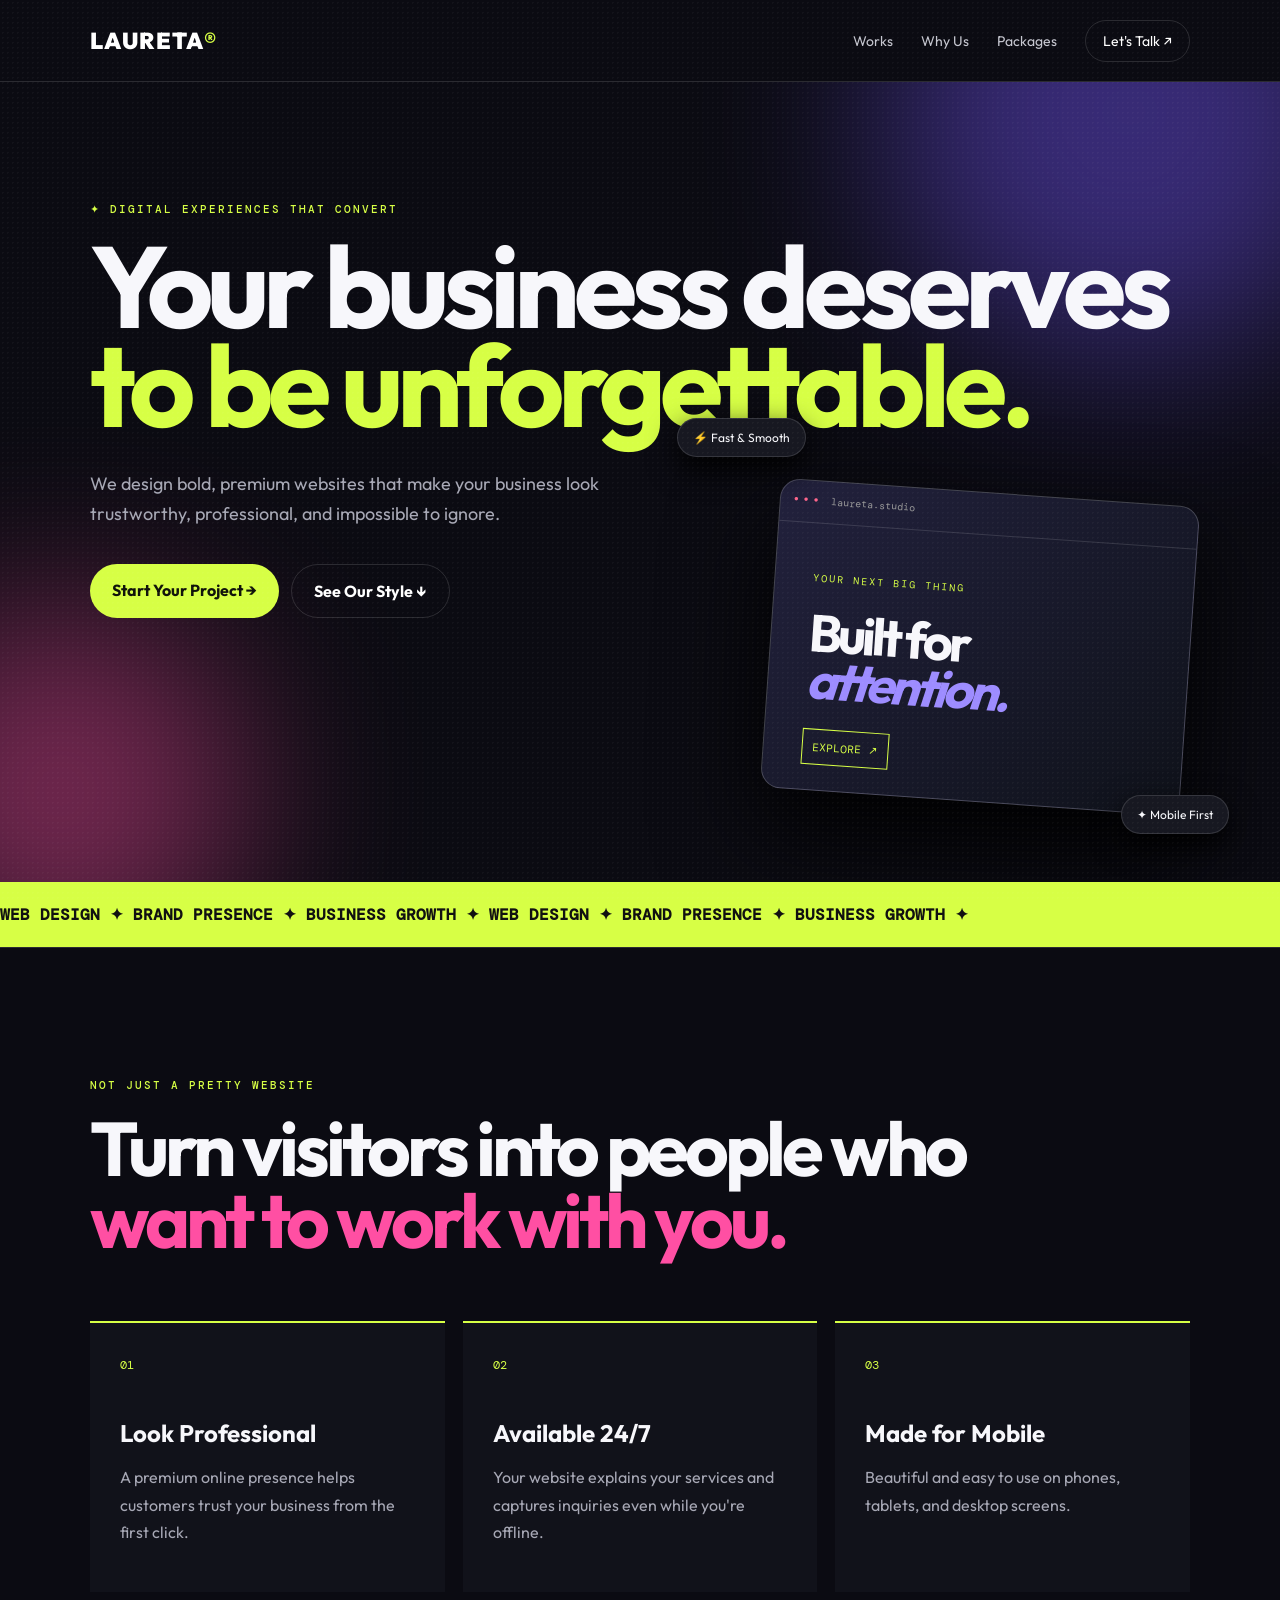
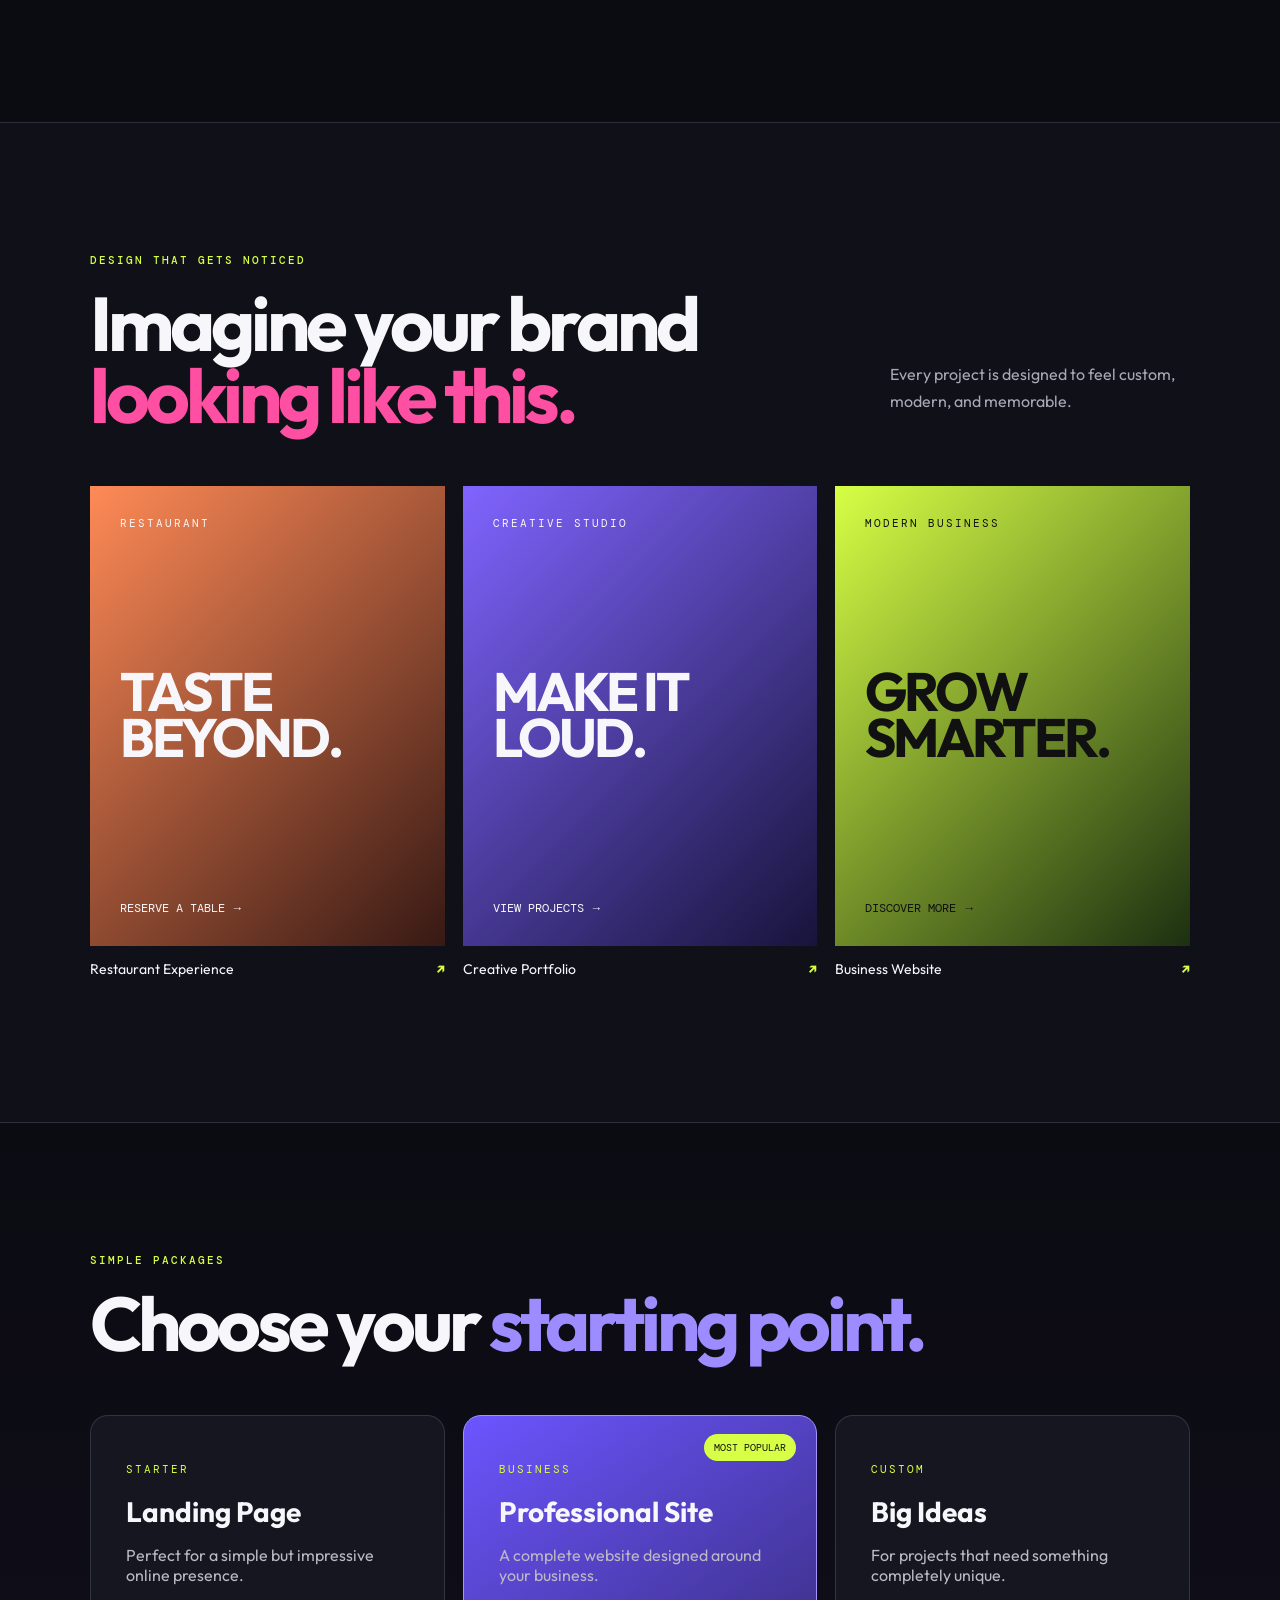
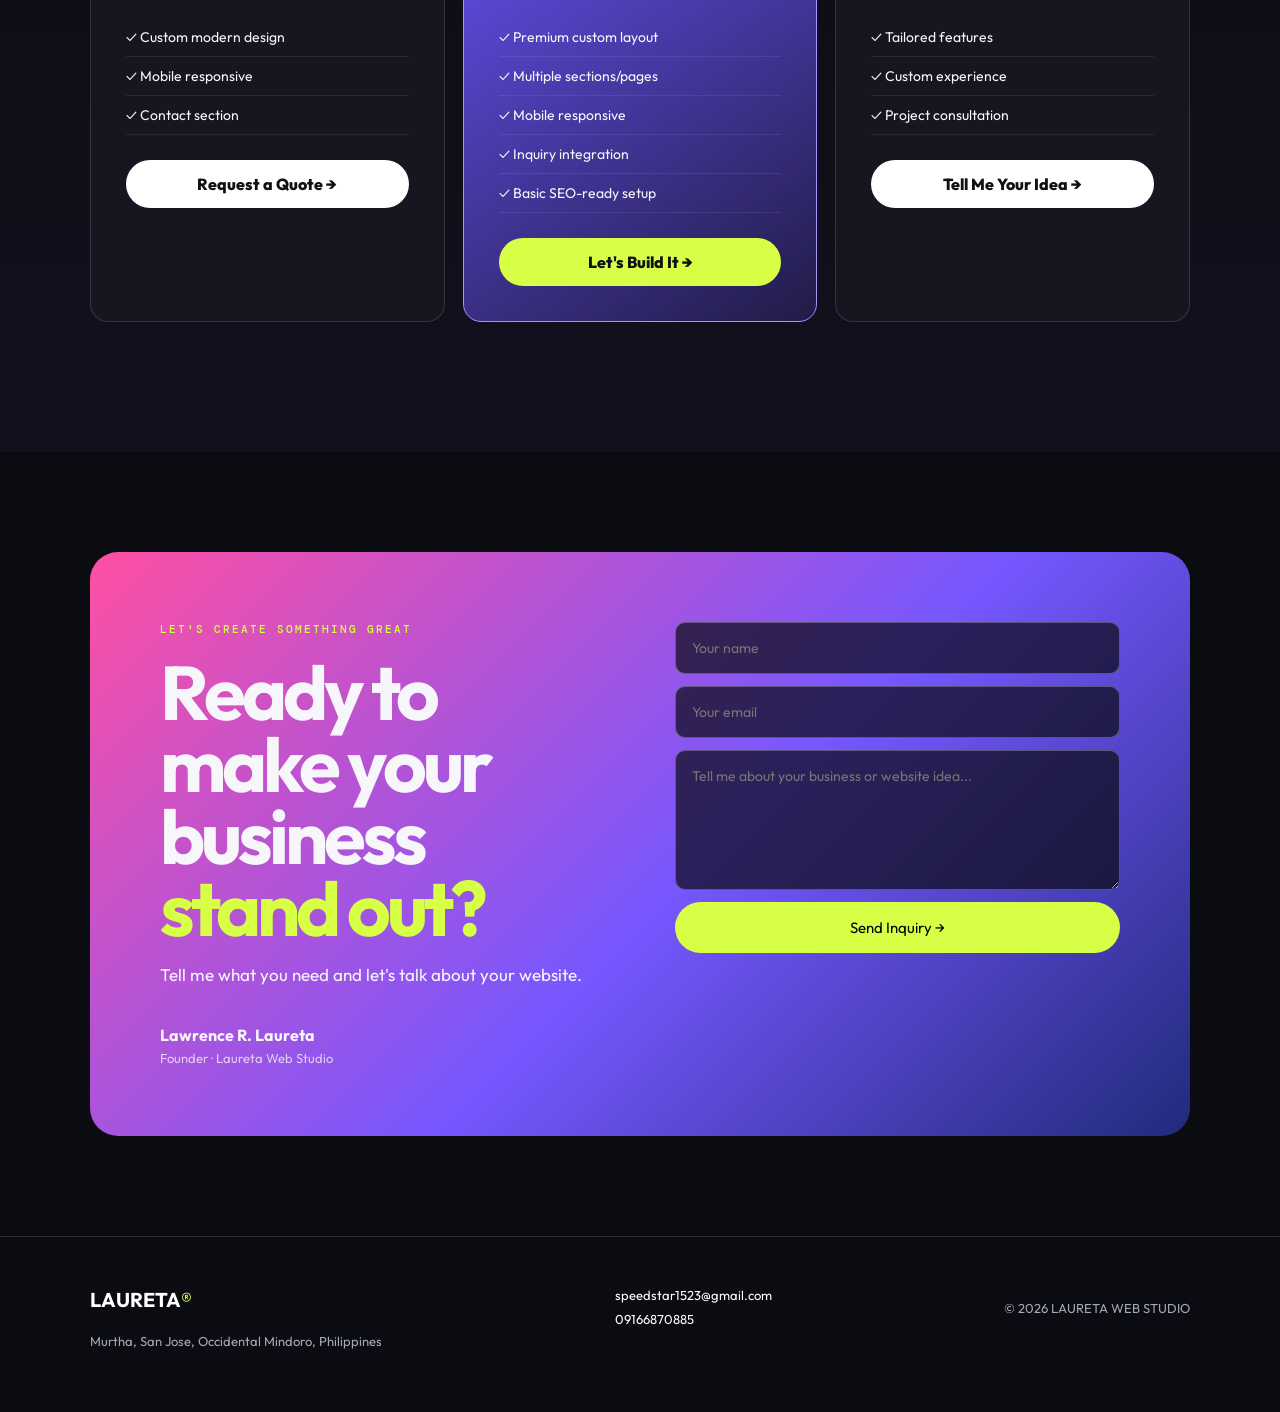
==== index.html @ 34461eb6 "Add files via upload" ====
<!DOCTYPE html>
<html lang="en">
<head>
<meta charset="UTF-8">
<meta name="viewport" content="width=device-width, initial-scale=1.0">
<title>Laureta Web Studio — Websites That Sell</title>
<meta name="description" content="Premium website design for businesses by Lawrence R. Laureta.">
<link rel="stylesheet" href="style.css">
</head>
<body>
<div class="noise"></div>
<header>
  <a class="brand" href="#">LAURETA<span>®</span></a>
  <nav>
    <a href="#work">Works</a><a href="#why">Why Us</a><a href="#pricing">Packages</a>
    <a class="navbtn" href="#contact">Let's Talk ↗</a>
  </nav>
</header>

<main>
<section class="hero">
  <div class="orb orb1"></div><div class="orb orb2"></div>
  <p class="kicker">✦ DIGITAL EXPERIENCES THAT CONVERT</p>
  <h1>Your business deserves<br><em>to be unforgettable.</em></h1>
  <p class="lead">We design bold, premium websites that make your business look trustworthy, professional, and impossible to ignore.</p>
  <div class="actions"><a href="#contact" class="button primary">Start Your Project <b>→</b></a><a href="#work" class="button ghost">See Our Style ↓</a></div>
  <div class="hero-card">
    <div class="card-top"><span>●</span><span>●</span><span>●</span><small>laureta.studio</small></div>
    <div class="card-content"><p>YOUR NEXT BIG THING</p><h2>Built for<br><i>attention.</i></h2><div class="fake-button">EXPLORE ↗</div></div>
  </div>
  <div class="floating f1">⚡ Fast & Smooth</div><div class="floating f2">✦ Mobile First</div>
</section>

<section class="marquee"><div>WEB DESIGN ✦ BRAND PRESENCE ✦ BUSINESS GROWTH ✦ WEB DESIGN ✦ BRAND PRESENCE ✦ BUSINESS GROWTH ✦</div></section>

<section id="why" class="intro">
  <p class="kicker">NOT JUST A PRETTY WEBSITE</p>
  <h2>Turn visitors into people who <span>want to work with you.</span></h2>
  <div class="benefits">
    <article><b>01</b><h3>Look Professional</h3><p>A premium online presence helps customers trust your business from the first click.</p></article>
    <article><b>02</b><h3>Available 24/7</h3><p>Your website explains your services and captures inquiries even while you're offline.</p></article>
    <article><b>03</b><h3>Made for Mobile</h3><p>Beautiful and easy to use on phones, tablets, and desktop screens.</p></article>
  </div>
</section>

<section id="work" class="showcase">
  <div class="section-head"><div><p class="kicker">DESIGN THAT GETS NOTICED</p><h2>Imagine your brand <span>looking like this.</span></h2></div><p>Every project is designed to feel custom, modern, and memorable.</p></div>
  <div class="projects">
    <article class="project p1"><div class="mock"><small>RESTAURANT</small><h3>TASTE<br>BEYOND.</h3><span>RESERVE A TABLE →</span></div><p>Restaurant Experience <b>↗</b></p></article>
    <article class="project p2"><div class="mock"><small>CREATIVE STUDIO</small><h3>MAKE IT<br>LOUD.</h3><span>VIEW PROJECTS →</span></div><p>Creative Portfolio <b>↗</b></p></article>
    <article class="project p3"><div class="mock"><small>MODERN BUSINESS</small><h3>GROW<br>SMARTER.</h3><span>DISCOVER MORE →</span></div><p>Business Website <b>↗</b></p></article>
  </div>
</section>

<section id="pricing" class="pricing">
  <p class="kicker">SIMPLE PACKAGES</p><h2>Choose your <span>starting point.</span></h2>
  <div class="price-grid">
    <article><p class="tag">STARTER</p><h3>Landing Page</h3><p class="desc">Perfect for a simple but impressive online presence.</p><ul><li>✓ Custom modern design</li><li>✓ Mobile responsive</li><li>✓ Contact section</li></ul><a href="#contact">Request a Quote →</a></article>
    <article class="popular"><div class="ribbon">MOST POPULAR</div><p class="tag">BUSINESS</p><h3>Professional Site</h3><p class="desc">A complete website designed around your business.</p><ul><li>✓ Premium custom layout</li><li>✓ Multiple sections/pages</li><li>✓ Mobile responsive</li><li>✓ Inquiry integration</li><li>✓ Basic SEO-ready setup</li></ul><a href="#contact">Let's Build It →</a></article>
    <article><p class="tag">CUSTOM</p><h3>Big Ideas</h3><p class="desc">For projects that need something completely unique.</p><ul><li>✓ Tailored features</li><li>✓ Custom experience</li><li>✓ Project consultation</li></ul><a href="#contact">Tell Me Your Idea →</a></article>
  </div>
</section>

<section id="contact" class="contact">
  <div class="contact-copy"><p class="kicker">LET'S CREATE SOMETHING GREAT</p><h2>Ready to make your business <span>stand out?</span></h2><p>Tell me what you need and let's talk about your website.</p>
  <div class="owner"><strong>Lawrence R. Laureta</strong><span>Founder · Laureta Web Studio</span></div></div>
  <form onsubmit="sendInquiry(event)">
    <input id="name" placeholder="Your name" required>
    <input id="email" type="email" placeholder="Your email" required>
    <textarea id="message" placeholder="Tell me about your business or website idea..." required></textarea>
    <button type="submit">Send Inquiry →</button>
    <small id="note"></small>
  </form>
</section>
</main>

<footer><div><b>LAURETA<span>®</span></b><p>Murtha, San Jose, Occidental Mindoro, Philippines</p></div><div><a href="mailto:speedstar1523@gmail.com">speedstar1523@gmail.com</a><a href="tel:09166870885">09166870885</a></div><p>© 2026 LAURETA WEB STUDIO</p></footer>
<script src="script.js"></script>
</body></html>
---- style.css ----
@import url('https://fonts.googleapis.com/css2?family=DM+Mono:wght@400;500&family=Outfit:wght@400;500;600;700;800;900&display=swap');
:root{--ink:#0b0b12;--white:#f7f7fb;--lime:#d7ff45;--violet:#7657ff;--pink:#ff4fa3;--muted:#a7a8b5;--line:rgba(255,255,255,.13)}
*{box-sizing:border-box;scroll-behavior:smooth}body{margin:0;background:var(--ink);color:var(--white);font-family:Outfit,sans-serif;overflow-x:hidden}.noise{position:fixed;inset:0;opacity:.035;pointer-events:none;background-image:radial-gradient(#fff 1px,transparent 1px);background-size:5px 5px;z-index:20}
header{height:82px;display:flex;align-items:center;justify-content:space-between;padding:0 7%;position:relative;z-index:10;border-bottom:1px solid var(--line)}.brand{color:white;text-decoration:none;font-size:23px;font-weight:900;letter-spacing:1px}.brand span,footer span{color:var(--lime)}nav{display:flex;gap:28px;align-items:center}nav a{color:#c6c7d0;text-decoration:none;font-size:14px}.navbtn{border:1px solid var(--line);padding:11px 17px;border-radius:99px;color:white}
.hero{min-height:800px;padding:120px 7% 90px;position:relative;overflow:hidden}.orb{position:absolute;border-radius:50%;filter:blur(90px);opacity:.42}.orb1{width:500px;height:500px;background:var(--violet);top:-220px;right:-100px}.orb2{width:380px;height:380px;background:var(--pink);bottom:-100px;left:-130px}.kicker{font:500 11px 'DM Mono';letter-spacing:2px;color:var(--lime);margin:0 0 20px}.hero h1{position:relative;z-index:2;font-size:clamp(60px,9vw,130px);line-height:.86;letter-spacing:-6px;margin:0;max-width:1100px}.hero h1 em{font-style:normal;color:var(--lime)}.lead{position:relative;z-index:2;color:var(--muted);max-width:580px;font-size:18px;line-height:1.65;margin:35px 0}.actions{display:flex;gap:12px;position:relative;z-index:2}.button{padding:16px 22px;border-radius:100px;text-decoration:none;font-weight:700}.primary{background:var(--lime);color:#10130a}.ghost{border:1px solid var(--line);color:white}.hero-card{position:absolute;right:7%;bottom:80px;width:min(420px,38vw);height:310px;border:1px solid rgba(255,255,255,.2);border-radius:20px;background:linear-gradient(135deg,#22213d,#0f121a);transform:rotate(4deg);box-shadow:0 40px 100px #000;overflow:hidden}.card-top{height:42px;border-bottom:1px solid var(--line);padding:13px;display:flex;gap:5px}.card-top span{font-size:8px;color:#ff668c}.card-top small{margin-left:8px;color:#999;font:10px 'DM Mono'}.card-content{padding:38px}.card-content p{font:10px 'DM Mono';color:var(--lime);letter-spacing:2px}.card-content h2{font-size:52px;line-height:.9;margin:25px 0}.card-content i{color:#9d8cff}.fake-button{font:11px 'DM Mono';border:1px solid var(--lime);display:inline-block;padding:10px;color:var(--lime)}.floating{position:absolute;z-index:3;background:#171821;border:1px solid var(--line);padding:11px 15px;border-radius:99px;font-size:12px;box-shadow:0 12px 30px #000}.f1{right:37%;top:42%}.f2{right:4%;bottom:6%}
.marquee{overflow:hidden;padding:22px 0;background:var(--lime);color:#111;font:800 16px 'DM Mono';white-space:nowrap}.marquee div{animation:move 18s linear infinite}@keyframes move{to{transform:translateX(-45%)}}
.intro,.showcase,.pricing{padding:130px 7%;border-top:1px solid var(--line)}h2{font-size:clamp(42px,6vw,76px);line-height:.95;letter-spacing:-4px;margin:0;max-width:1000px}h2 span{color:var(--pink)}.benefits{display:grid;grid-template-columns:repeat(3,1fr);gap:18px;margin-top:65px}.benefits article{padding:30px;border-top:2px solid var(--lime);background:#11121a}.benefits b{font:12px 'DM Mono';color:var(--lime)}.benefits h3{font-size:24px;margin:45px 0 10px}.benefits p,.section-head>p{color:var(--muted);line-height:1.7}.showcase{background:#0f1018}.section-head{display:flex;justify-content:space-between;gap:50px;align-items:end}.section-head>p{max-width:300px}.projects{display:grid;grid-template-columns:repeat(3,1fr);gap:18px;margin-top:55px}.project .mock{height:460px;padding:30px;display:flex;flex-direction:column;justify-content:space-between;transition:.3s}.project:hover .mock{transform:translateY(-10px)}.p1 .mock{background:linear-gradient(135deg,#ff8a56,#371914)}.p2 .mock{background:linear-gradient(135deg,#8064ff,#17143b)}.p3 .mock{background:linear-gradient(135deg,#d7ff45,#1c3011);color:#111}.mock small{font:11px 'DM Mono';letter-spacing:2px}.mock h3{font-size:54px;line-height:.85;letter-spacing:-3px;margin:0}.mock span{font:12px 'DM Mono'}.project>p{display:flex;justify-content:space-between;font-size:14px}.project>p b{color:var(--lime)}
.pricing{background:linear-gradient(180deg,#0b0b12,#12101d)}.pricing h2 span{color:#9d8cff}.price-grid{display:grid;grid-template-columns:repeat(3,1fr);gap:18px;margin-top:55px}.price-grid article{position:relative;padding:35px;background:#151620;border:1px solid var(--line);border-radius:18px}.price-grid .popular{background:linear-gradient(145deg,#6c55ff,#211c47);border-color:#a393ff}.ribbon{position:absolute;right:20px;top:18px;background:var(--lime);color:#111;padding:7px 10px;border-radius:99px;font:10px 'DM Mono'}.tag{color:var(--lime);font:11px 'DM Mono';letter-spacing:2px}.price-grid h3{font-size:28px;margin:18px 0 8px}.desc{color:#b9b9c5;min-height:48px}.price-grid ul{list-style:none;padding:0;margin:25px 0}.price-grid li{padding:10px 0;border-bottom:1px solid rgba(255,255,255,.08);font-size:14px}.price-grid a{display:block;text-align:center;padding:14px;border-radius:99px;background:white;color:#111;text-decoration:none;font-weight:800}.popular a{background:var(--lime)}
.contact{margin:100px 7%;padding:70px;display:grid;grid-template-columns:1fr 1fr;gap:70px;border-radius:28px;background:linear-gradient(135deg,#ff4fa3,#7657ff 55%,#202b7b)}.contact h2 span{color:var(--lime)}.contact-copy>p:not(.kicker){font-size:17px;line-height:1.7}.owner{margin-top:35px;display:flex;flex-direction:column;gap:5px}.owner span{font-size:13px;opacity:.75}form{display:flex;flex-direction:column;gap:12px}input,textarea{background:rgba(10,10,20,.7);border:1px solid rgba(255,255,255,.25);color:white;padding:16px;border-radius:10px;font:14px Outfit;outline:none}textarea{min-height:140px}button{background:var(--lime);border:0;padding:16px;border-radius:99px;font-weight:800;font:15px Outfit;cursor:pointer}#note{color:white}
footer{padding:50px 7%;border-top:1px solid var(--line);display:flex;justify-content:space-between;gap:30px;color:var(--muted);font-size:13px}footer b{color:white;font-size:20px}footer div{display:flex;flex-direction:column;gap:8px}footer a{color:white;text-decoration:none}
@media(max-width:850px){nav a:not(.navbtn){display:none}.hero{min-height:700px}.hero-card{position:relative;right:auto;bottom:auto;width:90%;margin:80px auto 0}.f1{display:none}.f2{bottom:3%}.benefits,.projects,.price-grid{grid-template-columns:1fr}.section-head,.contact{grid-template-columns:1fr;display:grid}.contact{margin:60px 5%;padding:35px}.intro,.showcase,.pricing,.hero{padding-left:5%;padding-right:5%}.mock{height:330px!important}.hero h1{letter-spacing:-4px}footer{padding:35px 5%;flex-direction:column}}
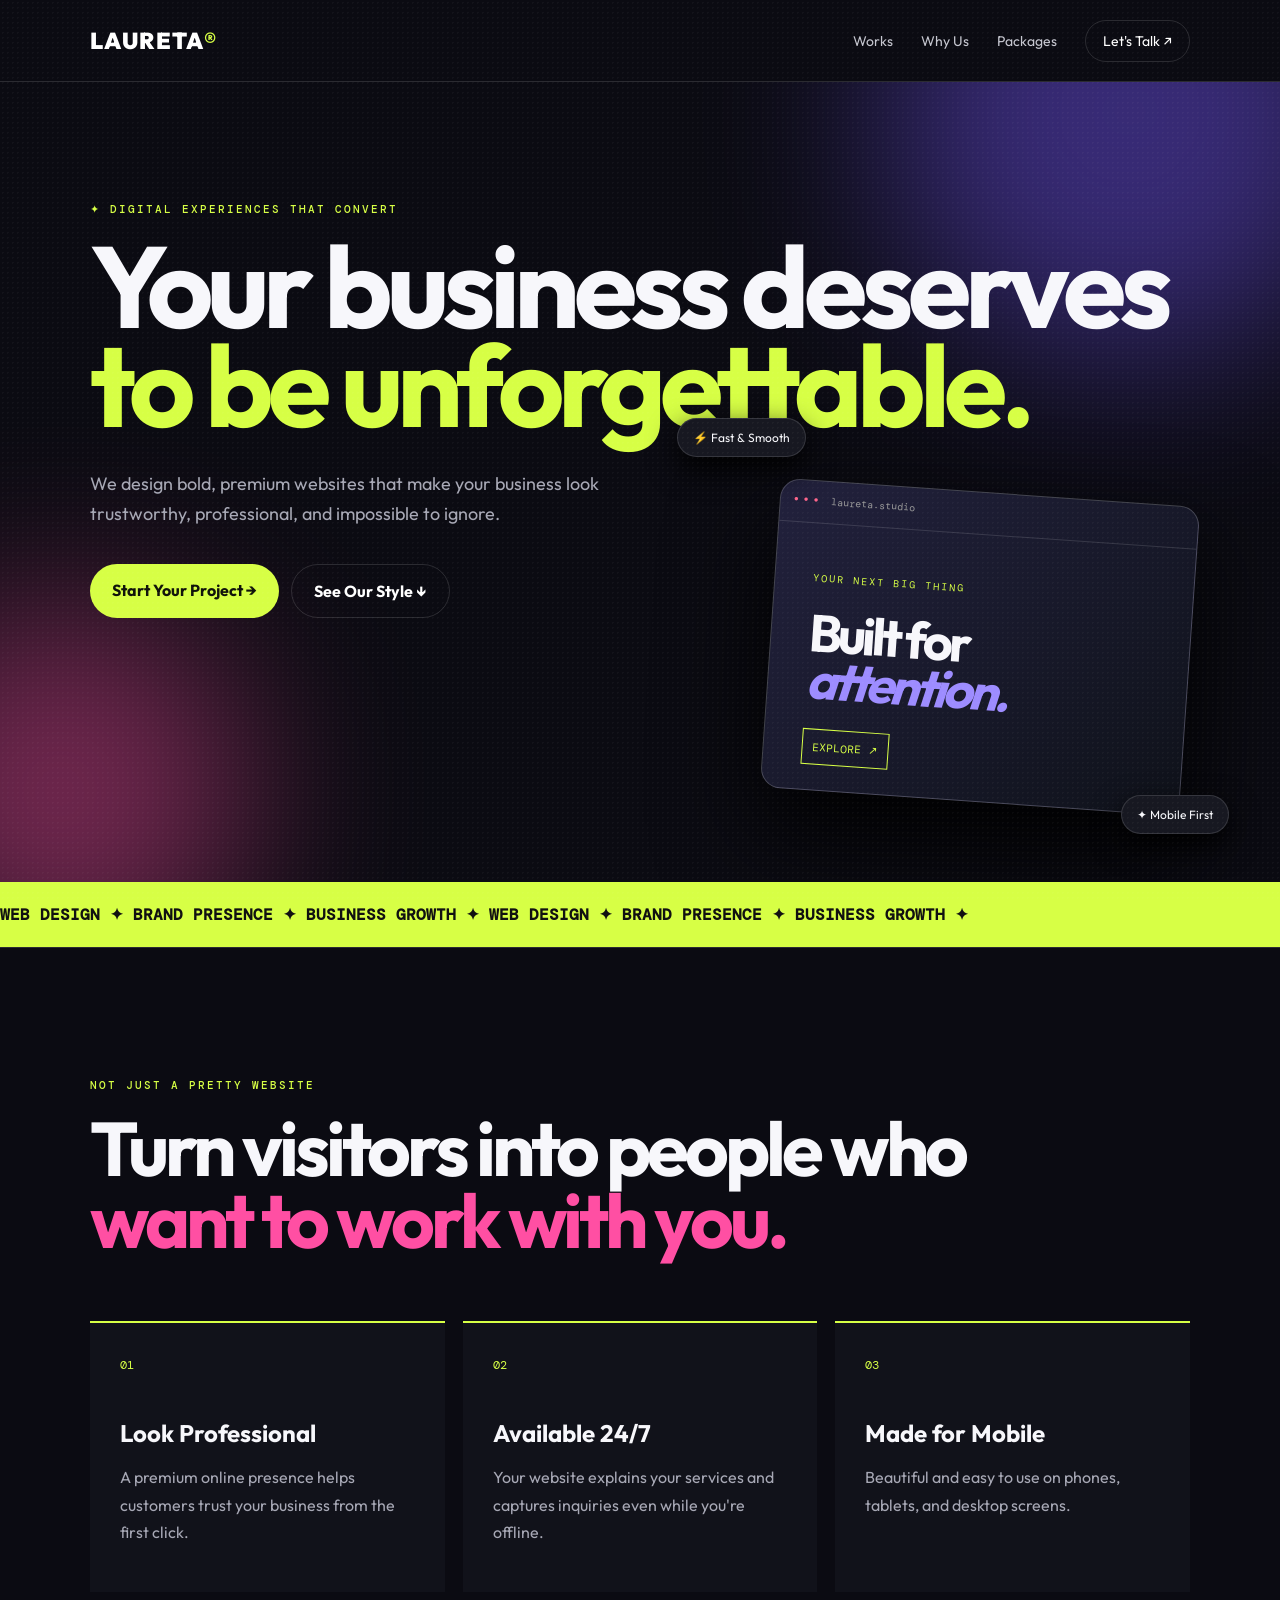
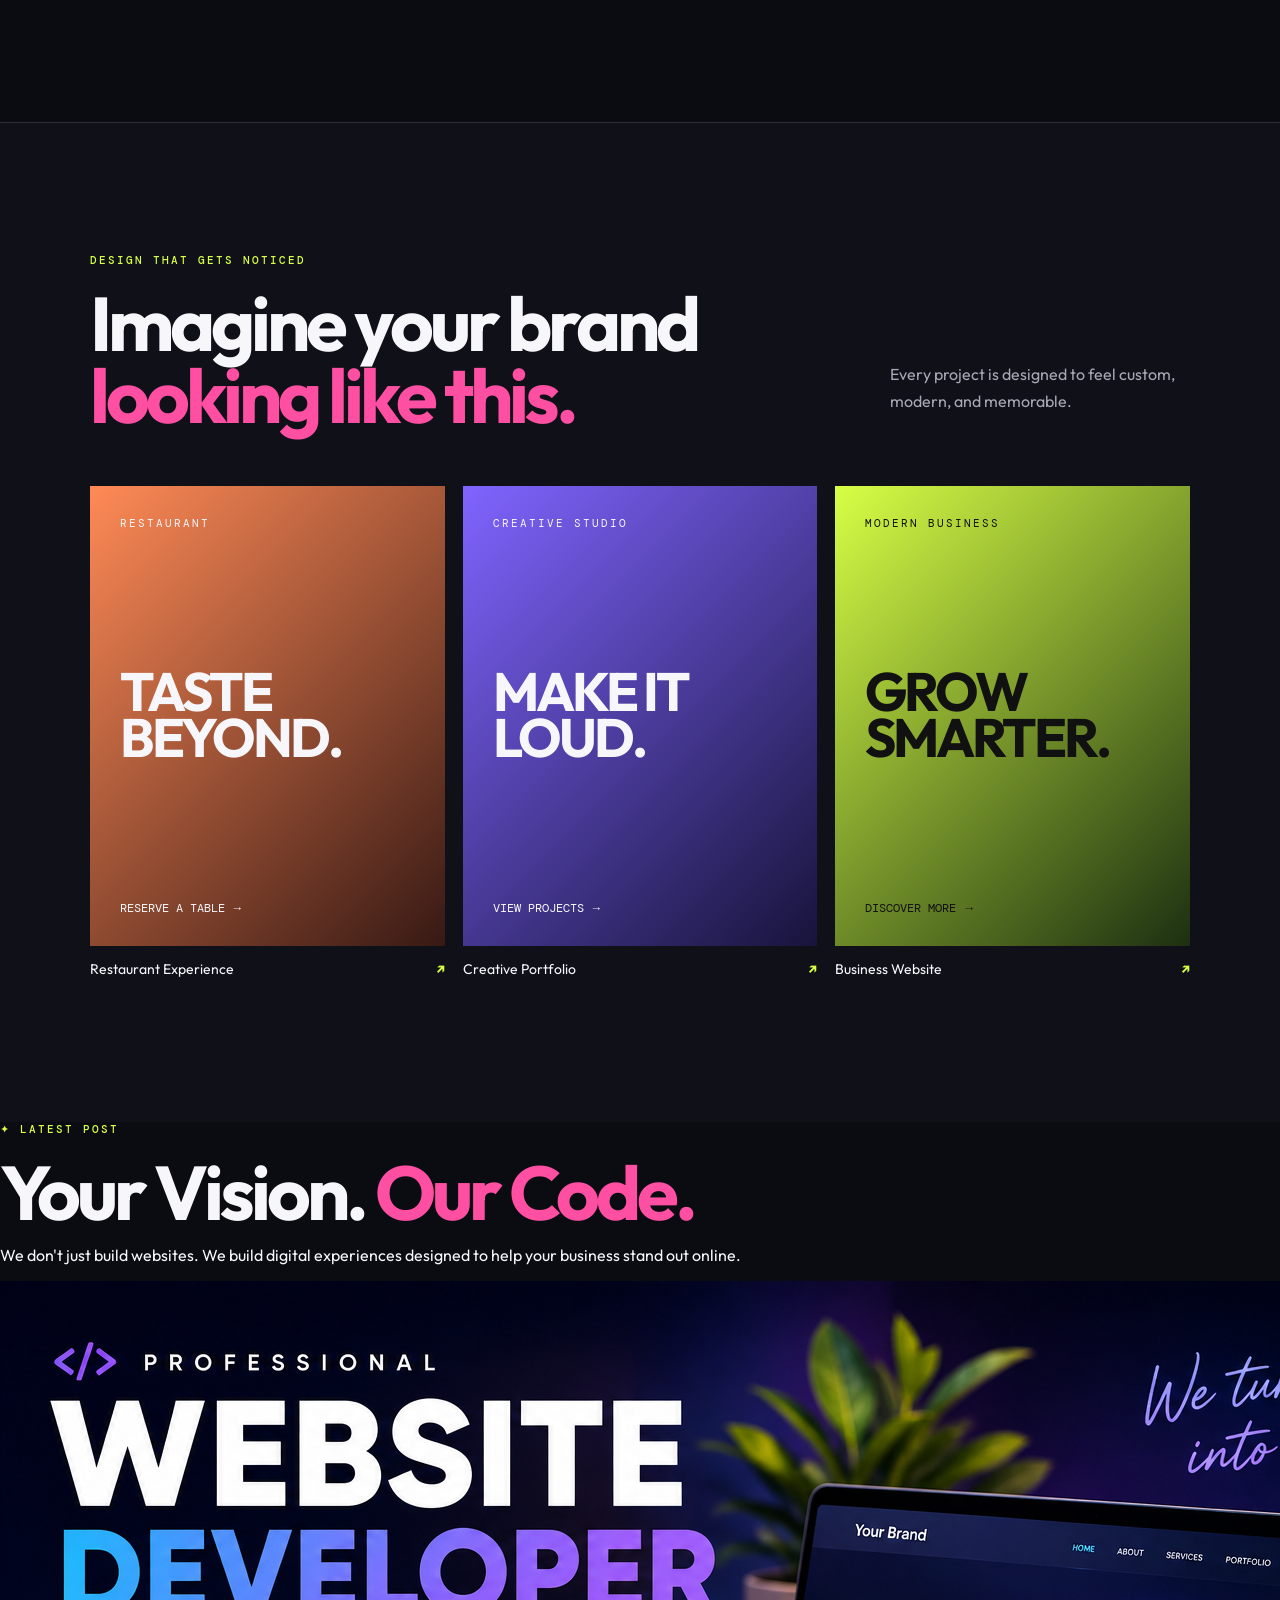
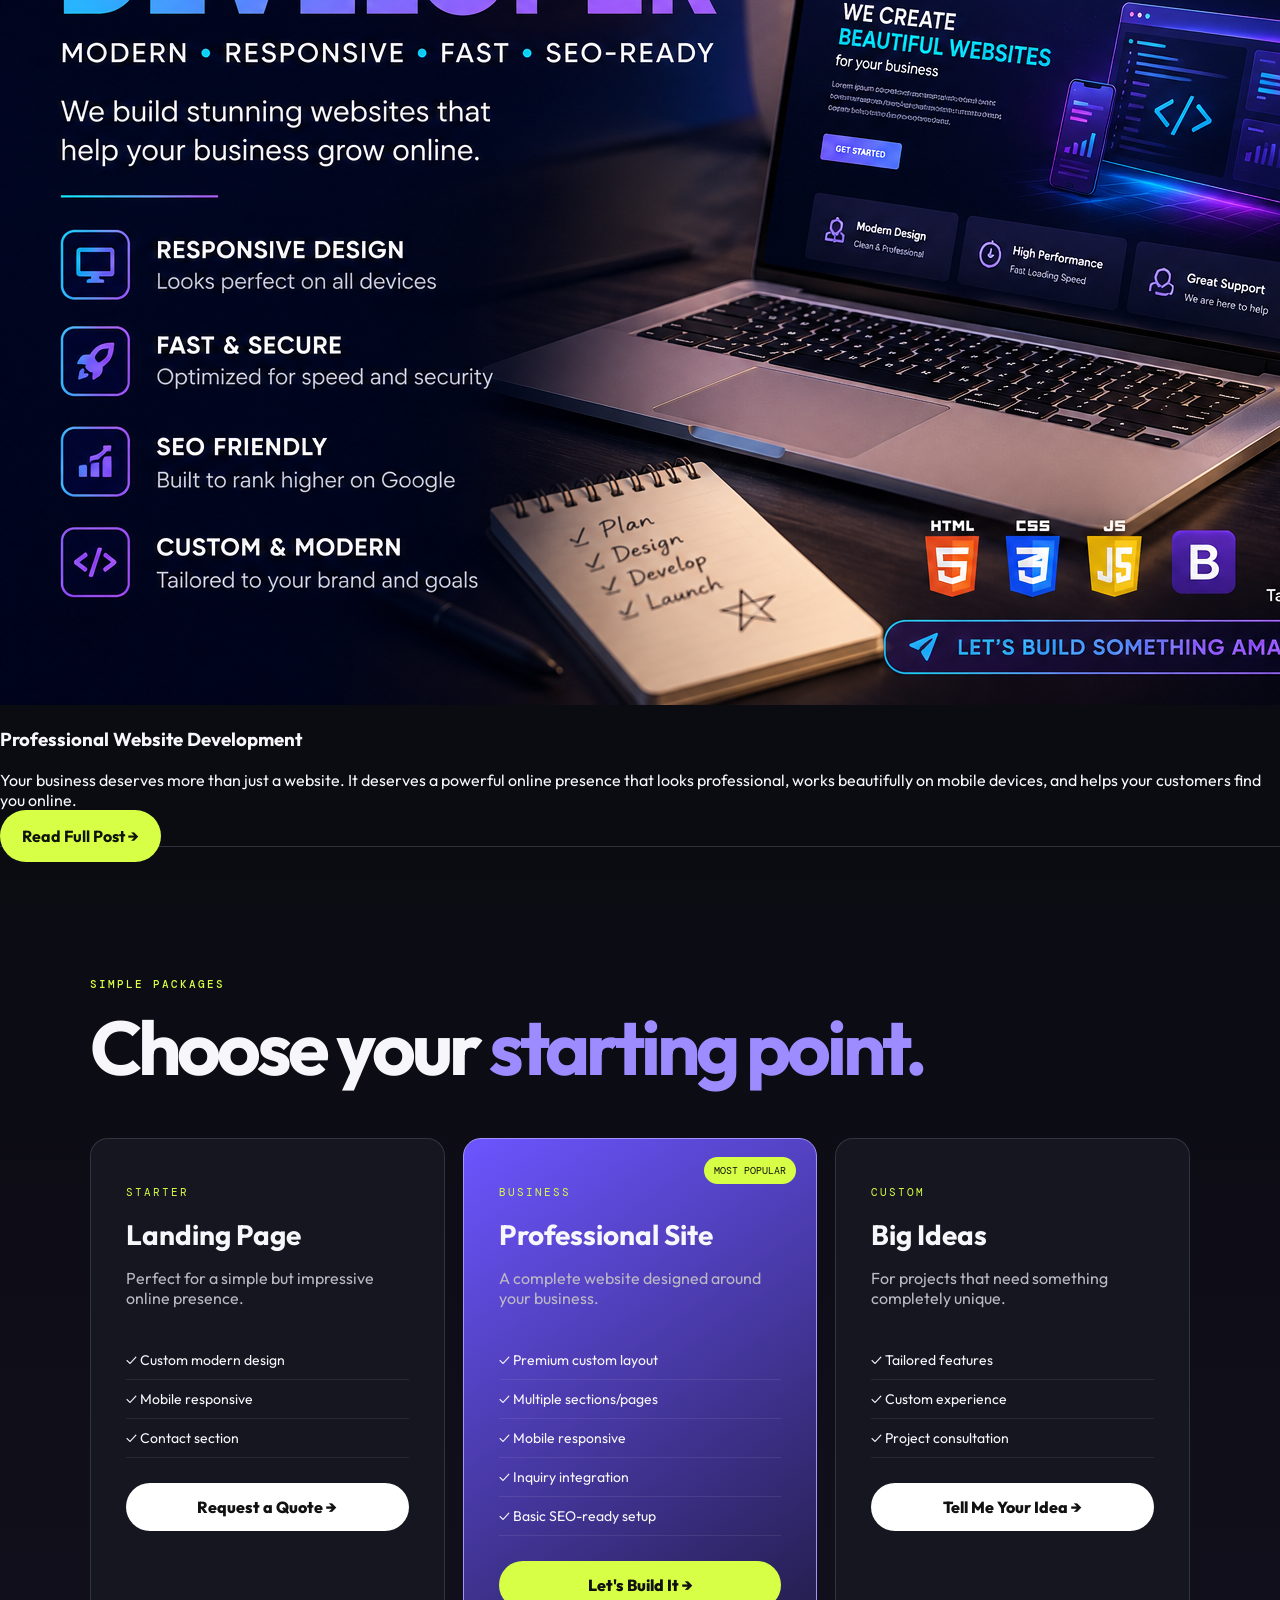
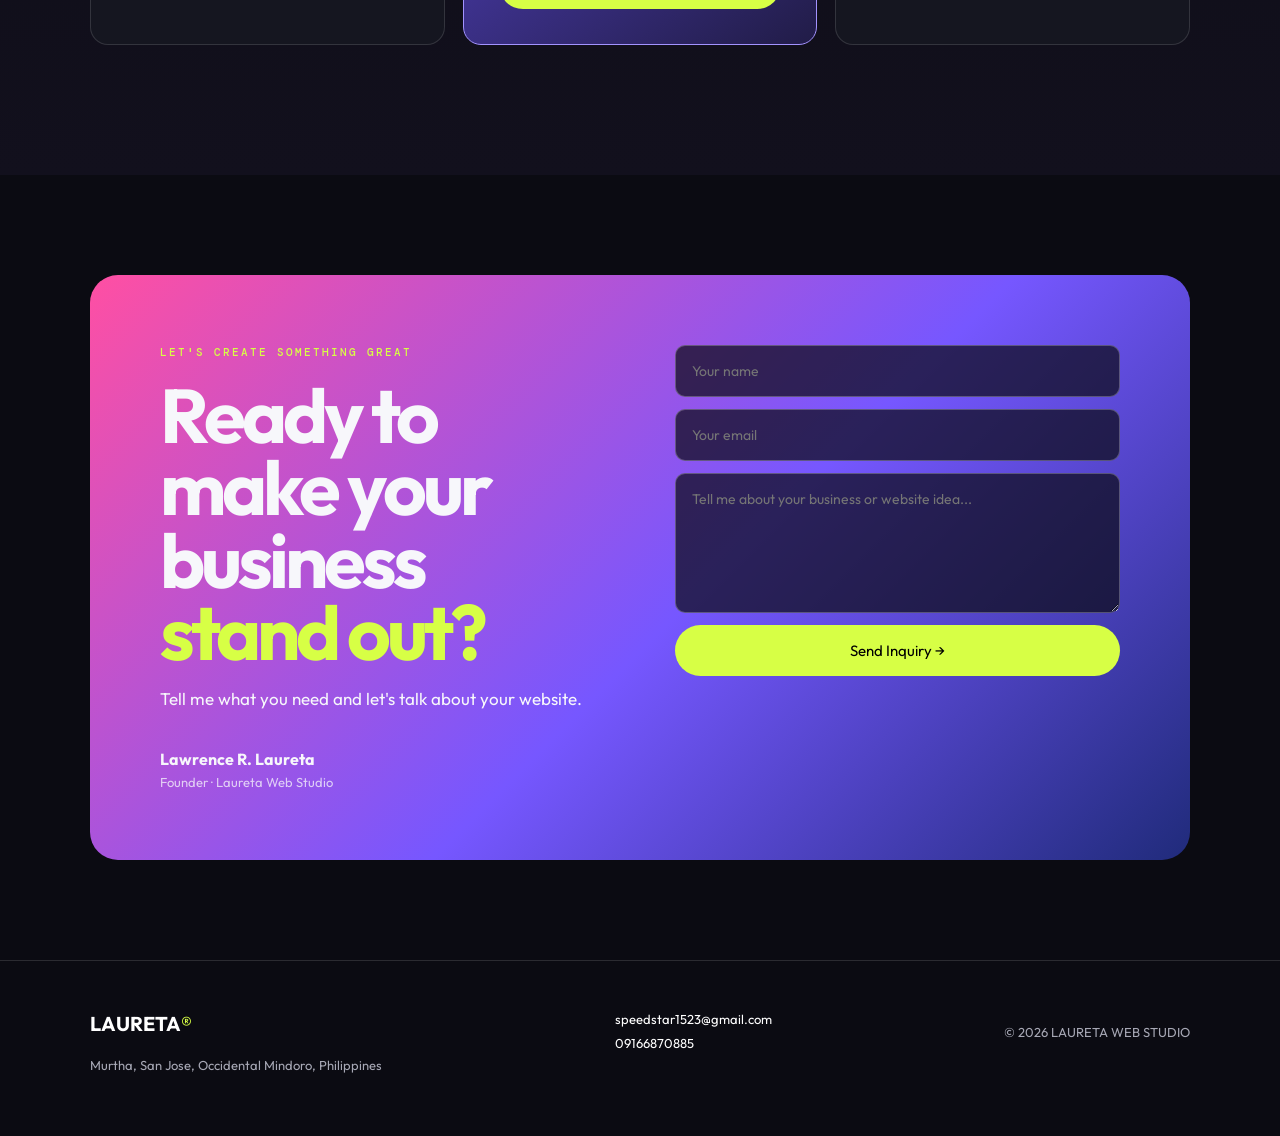
==== commit 04a58b2f: "Refactor index.html for better code organization Refactor HTML structure for improved readability an" ====
--- a/index.html
+++ b/index.html
@@ -3,77 +3,549 @@
 <head>
 <meta charset="UTF-8">
 <meta name="viewport" content="width=device-width, initial-scale=1.0">
+
 <title>Laureta Web Studio — Websites That Sell</title>
+
 <meta name="description" content="Premium website design for businesses by Lawrence R. Laureta.">
+
 <link rel="stylesheet" href="style.css">
 </head>
+
 <body>
+
 <div class="noise"></div>
+
 <header>
   <a class="brand" href="#">LAURETA<span>®</span></a>
+
   <nav>
-    <a href="#work">Works</a><a href="#why">Why Us</a><a href="#pricing">Packages</a>
+    <a href="#work">Works</a>
+    <a href="#why">Why Us</a>
+    <a href="#pricing">Packages</a>
     <a class="navbtn" href="#contact">Let's Talk ↗</a>
   </nav>
 </header>
 
 <main>
+
 <section class="hero">
-  <div class="orb orb1"></div><div class="orb orb2"></div>
+
+  <div class="orb orb1"></div>
+  <div class="orb orb2"></div>
+
   <p class="kicker">✦ DIGITAL EXPERIENCES THAT CONVERT</p>
-  <h1>Your business deserves<br><em>to be unforgettable.</em></h1>
-  <p class="lead">We design bold, premium websites that make your business look trustworthy, professional, and impossible to ignore.</p>
-  <div class="actions"><a href="#contact" class="button primary">Start Your Project <b>→</b></a><a href="#work" class="button ghost">See Our Style ↓</a></div>
+
+  <h1>
+    Your business deserves<br>
+    <em>to be unforgettable.</em>
+  </h1>
+
+  <p class="lead">
+    We design bold, premium websites that make your business look trustworthy,
+    professional, and impossible to ignore.
+  </p>
+
+  <div class="actions">
+    <a href="#contact" class="button primary">
+      Start Your Project <b>→</b>
+    </a>
+
+    <a href="#work" class="button ghost">
+      See Our Style ↓
+    </a>
+  </div>
+
   <div class="hero-card">
-    <div class="card-top"><span>●</span><span>●</span><span>●</span><small>laureta.studio</small></div>
-    <div class="card-content"><p>YOUR NEXT BIG THING</p><h2>Built for<br><i>attention.</i></h2><div class="fake-button">EXPLORE ↗</div></div>
-  </div>
-  <div class="floating f1">⚡ Fast & Smooth</div><div class="floating f2">✦ Mobile First</div>
-</section>
-
-<section class="marquee"><div>WEB DESIGN ✦ BRAND PRESENCE ✦ BUSINESS GROWTH ✦ WEB DESIGN ✦ BRAND PRESENCE ✦ BUSINESS GROWTH ✦</div></section>
+
+    <div class="card-top">
+      <span>●</span>
+      <span>●</span>
+      <span>●</span>
+      <small>laureta.studio</small>
+    </div>
+
+    <div class="card-content">
+      <p>YOUR NEXT BIG THING</p>
+
+      <h2>
+        Built for<br>
+        <i>attention.</i>
+      </h2>
+
+      <div class="fake-button">
+        EXPLORE ↗
+      </div>
+    </div>
+
+  </div>
+
+  <div class="floating f1">
+    ⚡ Fast & Smooth
+  </div>
+
+  <div class="floating f2">
+    ✦ Mobile First
+  </div>
+
+</section>
+
+
+<section class="marquee">
+
+  <div>
+    WEB DESIGN ✦ BRAND PRESENCE ✦ BUSINESS GROWTH ✦
+    WEB DESIGN ✦ BRAND PRESENCE ✦ BUSINESS GROWTH ✦
+  </div>
+
+</section>
+
 
 <section id="why" class="intro">
-  <p class="kicker">NOT JUST A PRETTY WEBSITE</p>
-  <h2>Turn visitors into people who <span>want to work with you.</span></h2>
+
+  <p class="kicker">
+    NOT JUST A PRETTY WEBSITE
+  </p>
+
+  <h2>
+    Turn visitors into people who
+    <span>want to work with you.</span>
+  </h2>
+
   <div class="benefits">
-    <article><b>01</b><h3>Look Professional</h3><p>A premium online presence helps customers trust your business from the first click.</p></article>
-    <article><b>02</b><h3>Available 24/7</h3><p>Your website explains your services and captures inquiries even while you're offline.</p></article>
-    <article><b>03</b><h3>Made for Mobile</h3><p>Beautiful and easy to use on phones, tablets, and desktop screens.</p></article>
-  </div>
-</section>
+
+    <article>
+      <b>01</b>
+      <h3>Look Professional</h3>
+      <p>
+        A premium online presence helps customers trust your business
+        from the first click.
+      </p>
+    </article>
+
+    <article>
+      <b>02</b>
+      <h3>Available 24/7</h3>
+      <p>
+        Your website explains your services and captures inquiries
+        even while you're offline.
+      </p>
+    </article>
+
+    <article>
+      <b>03</b>
+      <h3>Made for Mobile</h3>
+      <p>
+        Beautiful and easy to use on phones, tablets, and desktop screens.
+      </p>
+    </article>
+
+  </div>
+
+</section>
+
 
 <section id="work" class="showcase">
-  <div class="section-head"><div><p class="kicker">DESIGN THAT GETS NOTICED</p><h2>Imagine your brand <span>looking like this.</span></h2></div><p>Every project is designed to feel custom, modern, and memorable.</p></div>
+
+  <div class="section-head">
+
+    <div>
+
+      <p class="kicker">
+        DESIGN THAT GETS NOTICED
+      </p>
+
+      <h2>
+        Imagine your brand
+        <span>looking like this.</span>
+      </h2>
+
+    </div>
+
+    <p>
+      Every project is designed to feel custom, modern, and memorable.
+    </p>
+
+  </div>
+
+
   <div class="projects">
-    <article class="project p1"><div class="mock"><small>RESTAURANT</small><h3>TASTE<br>BEYOND.</h3><span>RESERVE A TABLE →</span></div><p>Restaurant Experience <b>↗</b></p></article>
-    <article class="project p2"><div class="mock"><small>CREATIVE STUDIO</small><h3>MAKE IT<br>LOUD.</h3><span>VIEW PROJECTS →</span></div><p>Creative Portfolio <b>↗</b></p></article>
-    <article class="project p3"><div class="mock"><small>MODERN BUSINESS</small><h3>GROW<br>SMARTER.</h3><span>DISCOVER MORE →</span></div><p>Business Website <b>↗</b></p></article>
-  </div>
-</section>
+
+    <article class="project p1">
+
+      <div class="mock">
+
+        <small>RESTAURANT</small>
+
+        <h3>
+          TASTE<br>
+          BEYOND.
+        </h3>
+
+        <span>
+          RESERVE A TABLE →
+        </span>
+
+      </div>
+
+      <p>
+        Restaurant Experience <b>↗</b>
+      </p>
+
+    </article>
+
+
+    <article class="project p2">
+
+      <div class="mock">
+
+        <small>CREATIVE STUDIO</small>
+
+        <h3>
+          MAKE IT<br>
+          LOUD.
+        </h3>
+
+        <span>
+          VIEW PROJECTS →
+        </span>
+
+      </div>
+
+      <p>
+        Creative Portfolio <b>↗</b>
+      </p>
+
+    </article>
+
+
+    <article class="project p3">
+
+      <div class="mock">
+
+        <small>MODERN BUSINESS</small>
+
+        <h3>
+          GROW<br>
+          SMARTER.
+        </h3>
+
+        <span>
+          DISCOVER MORE →
+        </span>
+
+      </div>
+
+      <p>
+        Business Website <b>↗</b>
+      </p>
+
+    </article>
+
+  </div>
+
+</section>
+
+
+<!-- ========================= -->
+<!-- LATEST POST -->
+<!-- ========================= -->
+
+<section class="latest-post">
+
+  <div class="latest-post-inner">
+
+    <p class="kicker">
+      ✦ LATEST POST
+    </p>
+
+    <h2>
+      Your Vision.
+      <span>Our Code.</span>
+    </h2>
+
+    <p class="latest-post-text">
+      We don't just build websites. We build digital experiences
+      designed to help your business stand out online.
+    </p>
+
+    <img
+      src="file_00000000db548211a028af23b4ad4328.png"
+      alt="Professional Website Developer"
+      class="latest-post-image"
+    >
+
+    <div class="latest-post-content">
+
+      <h3>
+        Professional Website Development
+      </h3>
+
+      <p>
+        Your business deserves more than just a website.
+        It deserves a powerful online presence that looks professional,
+        works beautifully on mobile devices, and helps your customers
+        find you online.
+      </p>
+
+      <a
+        href="posts/website-developer.html"
+        class="button primary"
+      >
+        Read Full Post →
+      </a>
+
+    </div>
+
+  </div>
+
+</section>
+
 
 <section id="pricing" class="pricing">
-  <p class="kicker">SIMPLE PACKAGES</p><h2>Choose your <span>starting point.</span></h2>
+
+  <p class="kicker">
+    SIMPLE PACKAGES
+  </p>
+
+  <h2>
+    Choose your
+    <span>starting point.</span>
+  </h2>
+
+
   <div class="price-grid">
-    <article><p class="tag">STARTER</p><h3>Landing Page</h3><p class="desc">Perfect for a simple but impressive online presence.</p><ul><li>✓ Custom modern design</li><li>✓ Mobile responsive</li><li>✓ Contact section</li></ul><a href="#contact">Request a Quote →</a></article>
-    <article class="popular"><div class="ribbon">MOST POPULAR</div><p class="tag">BUSINESS</p><h3>Professional Site</h3><p class="desc">A complete website designed around your business.</p><ul><li>✓ Premium custom layout</li><li>✓ Multiple sections/pages</li><li>✓ Mobile responsive</li><li>✓ Inquiry integration</li><li>✓ Basic SEO-ready setup</li></ul><a href="#contact">Let's Build It →</a></article>
-    <article><p class="tag">CUSTOM</p><h3>Big Ideas</h3><p class="desc">For projects that need something completely unique.</p><ul><li>✓ Tailored features</li><li>✓ Custom experience</li><li>✓ Project consultation</li></ul><a href="#contact">Tell Me Your Idea →</a></article>
-  </div>
-</section>
+
+
+    <article>
+
+      <p class="tag">
+        STARTER
+      </p>
+
+      <h3>
+        Landing Page
+      </h3>
+
+      <p class="desc">
+        Perfect for a simple but impressive online presence.
+      </p>
+
+      <ul>
+
+        <li>
+          ✓ Custom modern design
+        </li>
+
+        <li>
+          ✓ Mobile responsive
+        </li>
+
+        <li>
+          ✓ Contact section
+        </li>
+
+      </ul>
+
+      <a href="#contact">
+        Request a Quote →
+      </a>
+
+    </article>
+
+
+    <article class="popular">
+
+      <div class="ribbon">
+        MOST POPULAR
+      </div>
+
+      <p class="tag">
+        BUSINESS
+      </p>
+
+      <h3>
+        Professional Site
+      </h3>
+
+      <p class="desc">
+        A complete website designed around your business.
+      </p>
+
+      <ul>
+
+        <li>
+          ✓ Premium custom layout
+        </li>
+
+        <li>
+          ✓ Multiple sections/pages
+        </li>
+
+        <li>
+          ✓ Mobile responsive
+        </li>
+
+        <li>
+          ✓ Inquiry integration
+        </li>
+
+        <li>
+          ✓ Basic SEO-ready setup
+        </li>
+
+      </ul>
+
+      <a href="#contact">
+        Let's Build It →
+      </a>
+
+    </article>
+
+
+    <article>
+
+      <p class="tag">
+        CUSTOM
+      </p>
+
+      <h3>
+        Big Ideas
+      </h3>
+
+      <p class="desc">
+        For projects that need something completely unique.
+      </p>
+
+      <ul>
+
+        <li>
+          ✓ Tailored features
+        </li>
+
+        <li>
+          ✓ Custom experience
+        </li>
+
+        <li>
+          ✓ Project consultation
+        </li>
+
+      </ul>
+
+      <a href="#contact">
+        Tell Me Your Idea →
+      </a>
+
+    </article>
+
+  </div>
+
+</section>
+
 
 <section id="contact" class="contact">
-  <div class="contact-copy"><p class="kicker">LET'S CREATE SOMETHING GREAT</p><h2>Ready to make your business <span>stand out?</span></h2><p>Tell me what you need and let's talk about your website.</p>
-  <div class="owner"><strong>Lawrence R. Laureta</strong><span>Founder · Laureta Web Studio</span></div></div>
+
+  <div class="contact-copy">
+
+    <p class="kicker">
+      LET'S CREATE SOMETHING GREAT
+    </p>
+
+    <h2>
+      Ready to make your business
+      <span>stand out?</span>
+    </h2>
+
+    <p>
+      Tell me what you need and let's talk about your website.
+    </p>
+
+
+    <div class="owner">
+
+      <strong>
+        Lawrence R. Laureta
+      </strong>
+
+      <span>
+        Founder · Laureta Web Studio
+      </span>
+
+    </div>
+
+  </div>
+
+
   <form onsubmit="sendInquiry(event)">
-    <input id="name" placeholder="Your name" required>
-    <input id="email" type="email" placeholder="Your email" required>
-    <textarea id="message" placeholder="Tell me about your business or website idea..." required></textarea>
-    <button type="submit">Send Inquiry →</button>
+
+    <input
+      id="name"
+      placeholder="Your name"
+      required
+    >
+
+    <input
+      id="email"
+      type="email"
+      placeholder="Your email"
+      required
+    >
+
+    <textarea
+      id="message"
+      placeholder="Tell me about your business or website idea..."
+      required
+    ></textarea>
+
+    <button type="submit">
+      Send Inquiry →
+    </button>
+
     <small id="note"></small>
+
   </form>
-</section>
+
+</section>
+
 </main>
 
-<footer><div><b>LAURETA<span>®</span></b><p>Murtha, San Jose, Occidental Mindoro, Philippines</p></div><div><a href="mailto:speedstar1523@gmail.com">speedstar1523@gmail.com</a><a href="tel:09166870885">09166870885</a></div><p>© 2026 LAURETA WEB STUDIO</p></footer>
+
+<footer>
+
+  <div>
+
+    <b>
+      LAURETA<span>®</span>
+    </b>
+
+    <p>
+      Murtha, San Jose, Occidental Mindoro, Philippines
+    </p>
+
+  </div>
+
+
+  <div>
+
+    <a href="mailto:speedstar1523@gmail.com">
+      speedstar1523@gmail.com
+    </a>
+
+    <a href="tel:09166870885">
+      09166870885
+    </a>
+
+  </div>
+
+
+  <p>
+    © 2026 LAURETA WEB STUDIO
+  </p>
+
+</footer>
+
+
 <script src="script.js"></script>
-</body></html>+
+</body>
+</html>
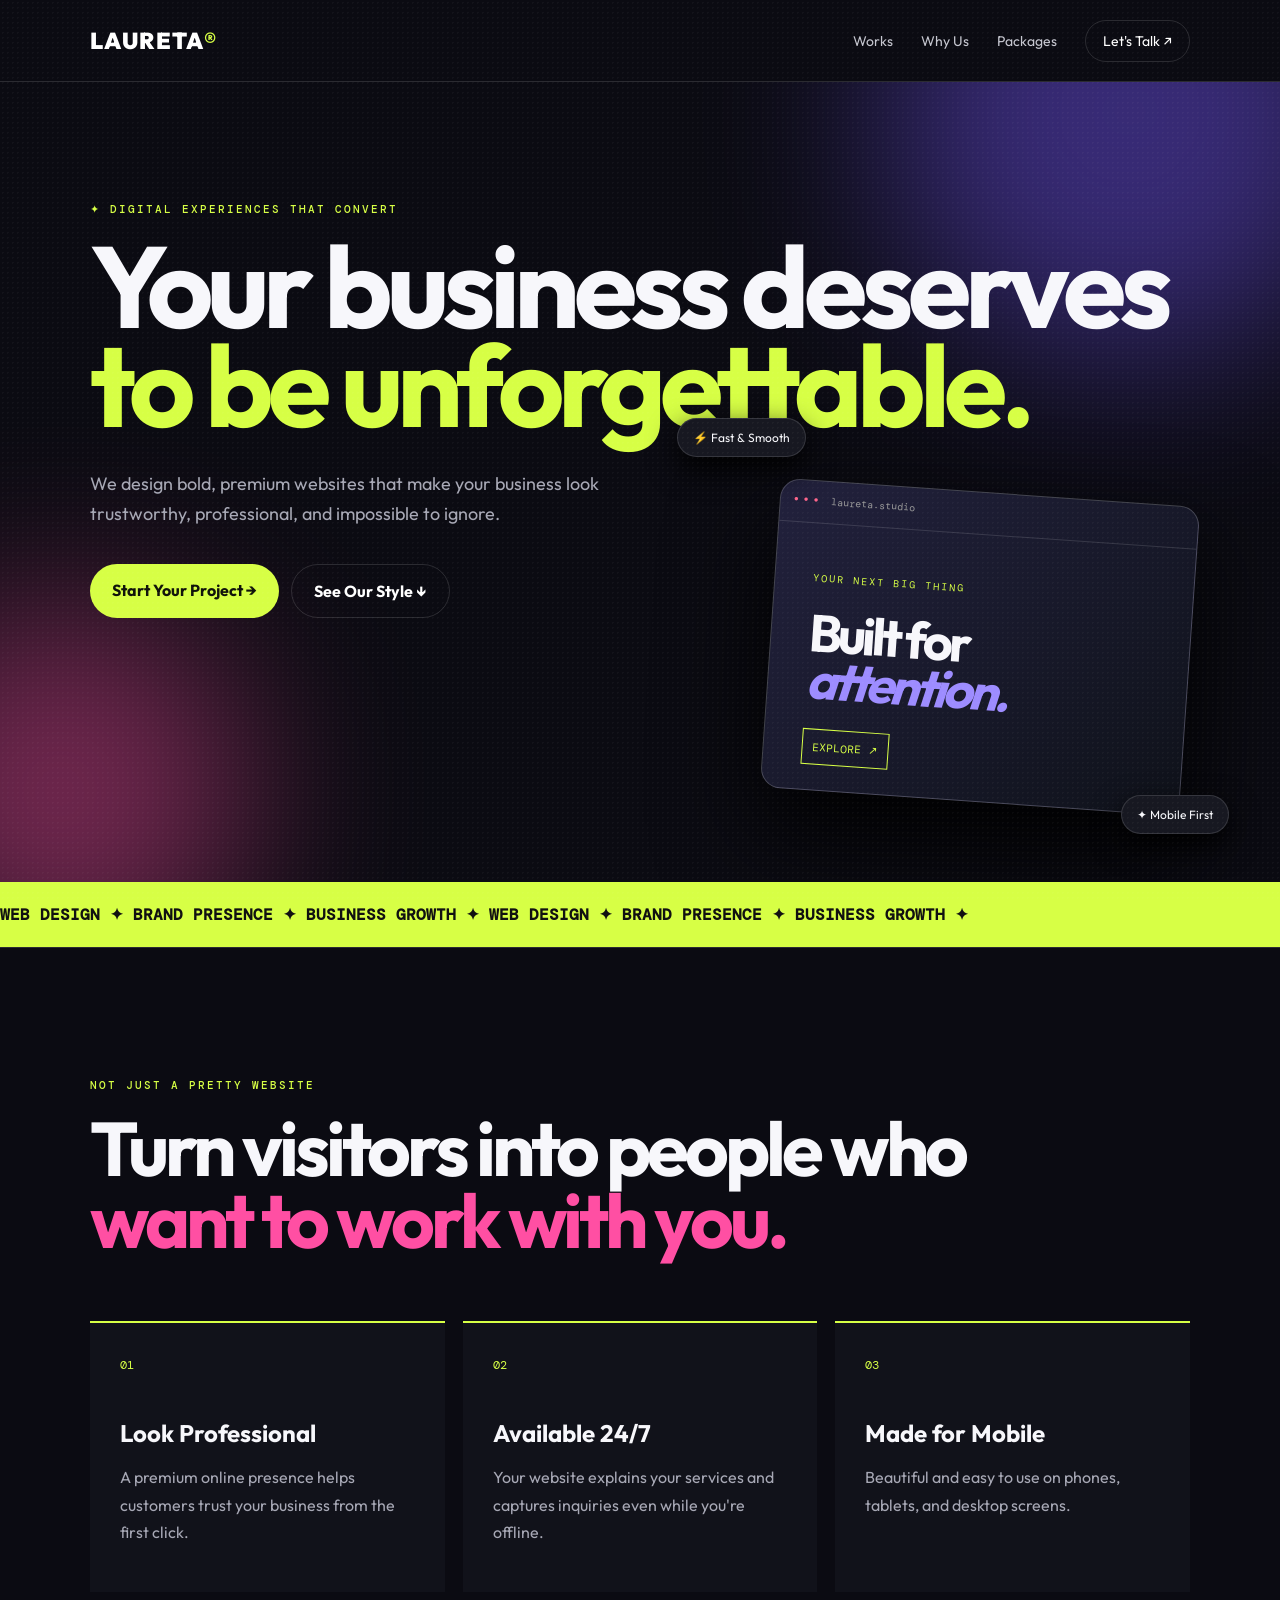
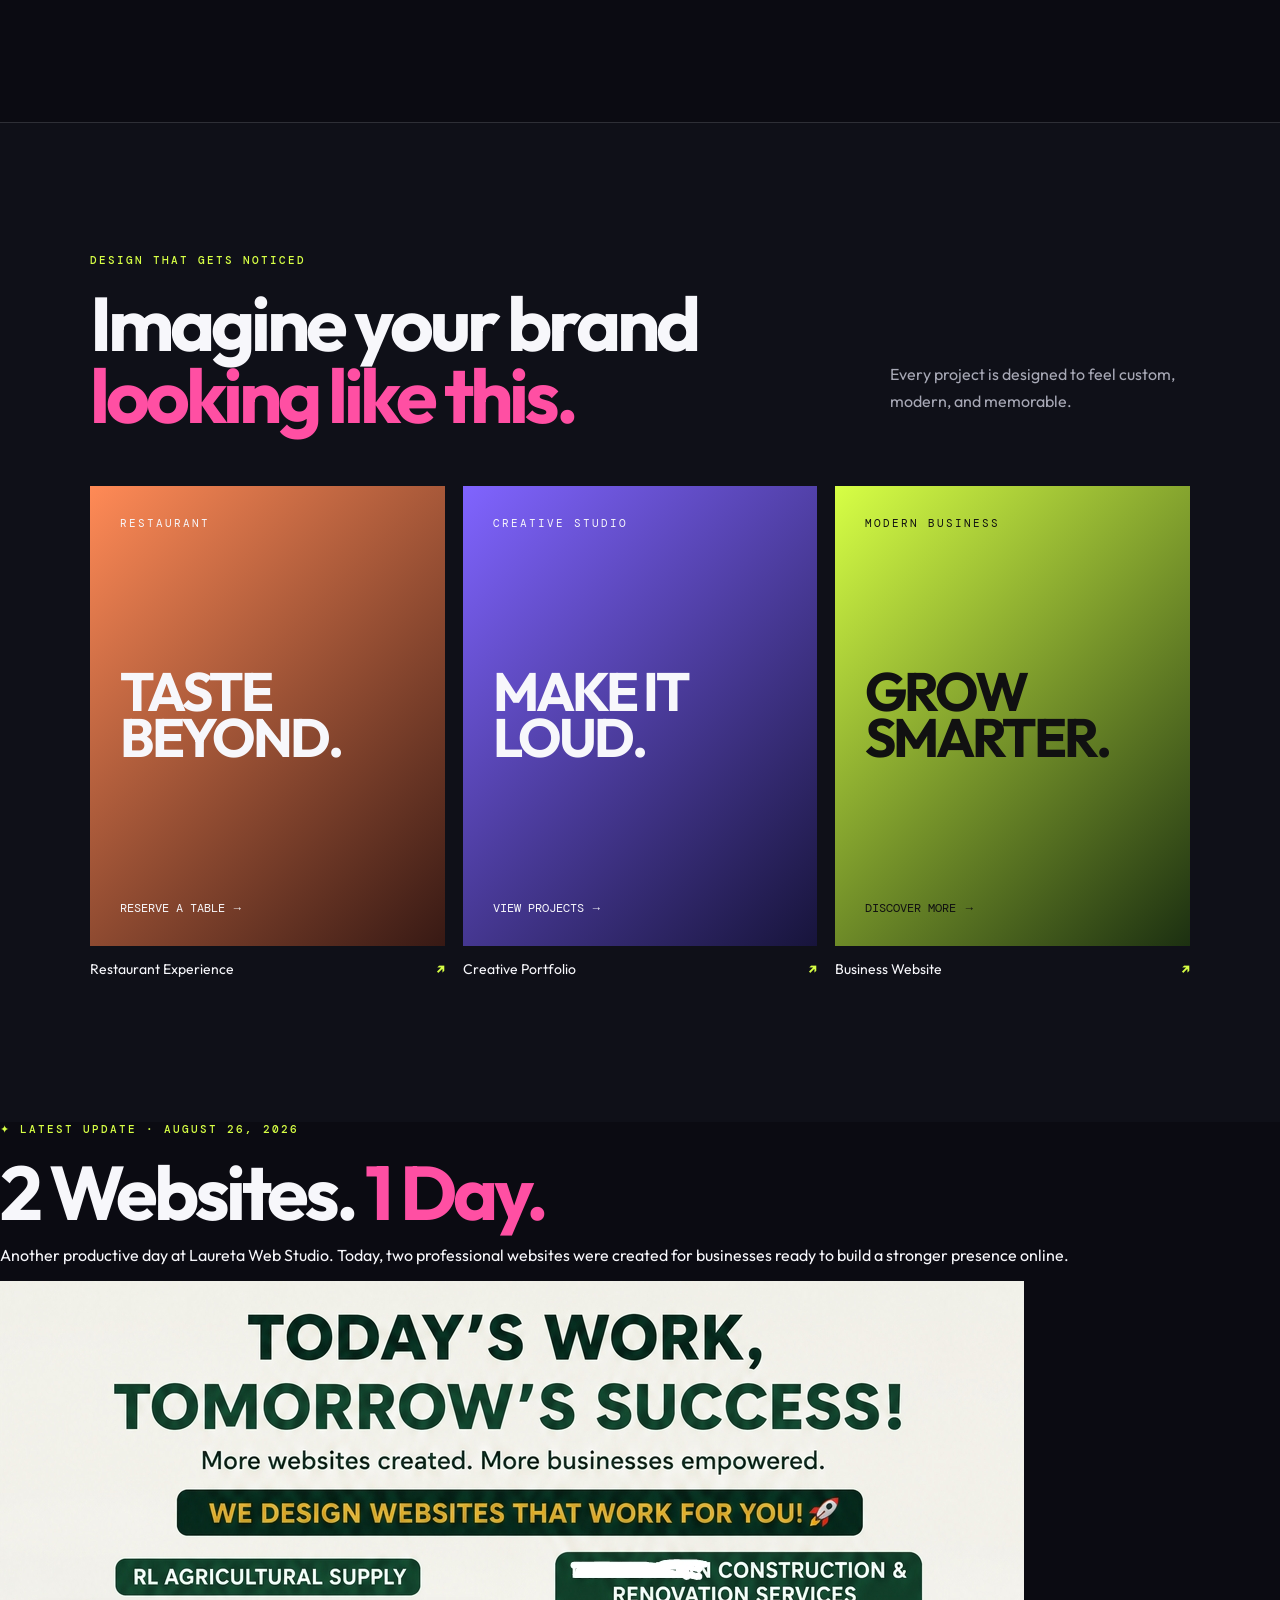
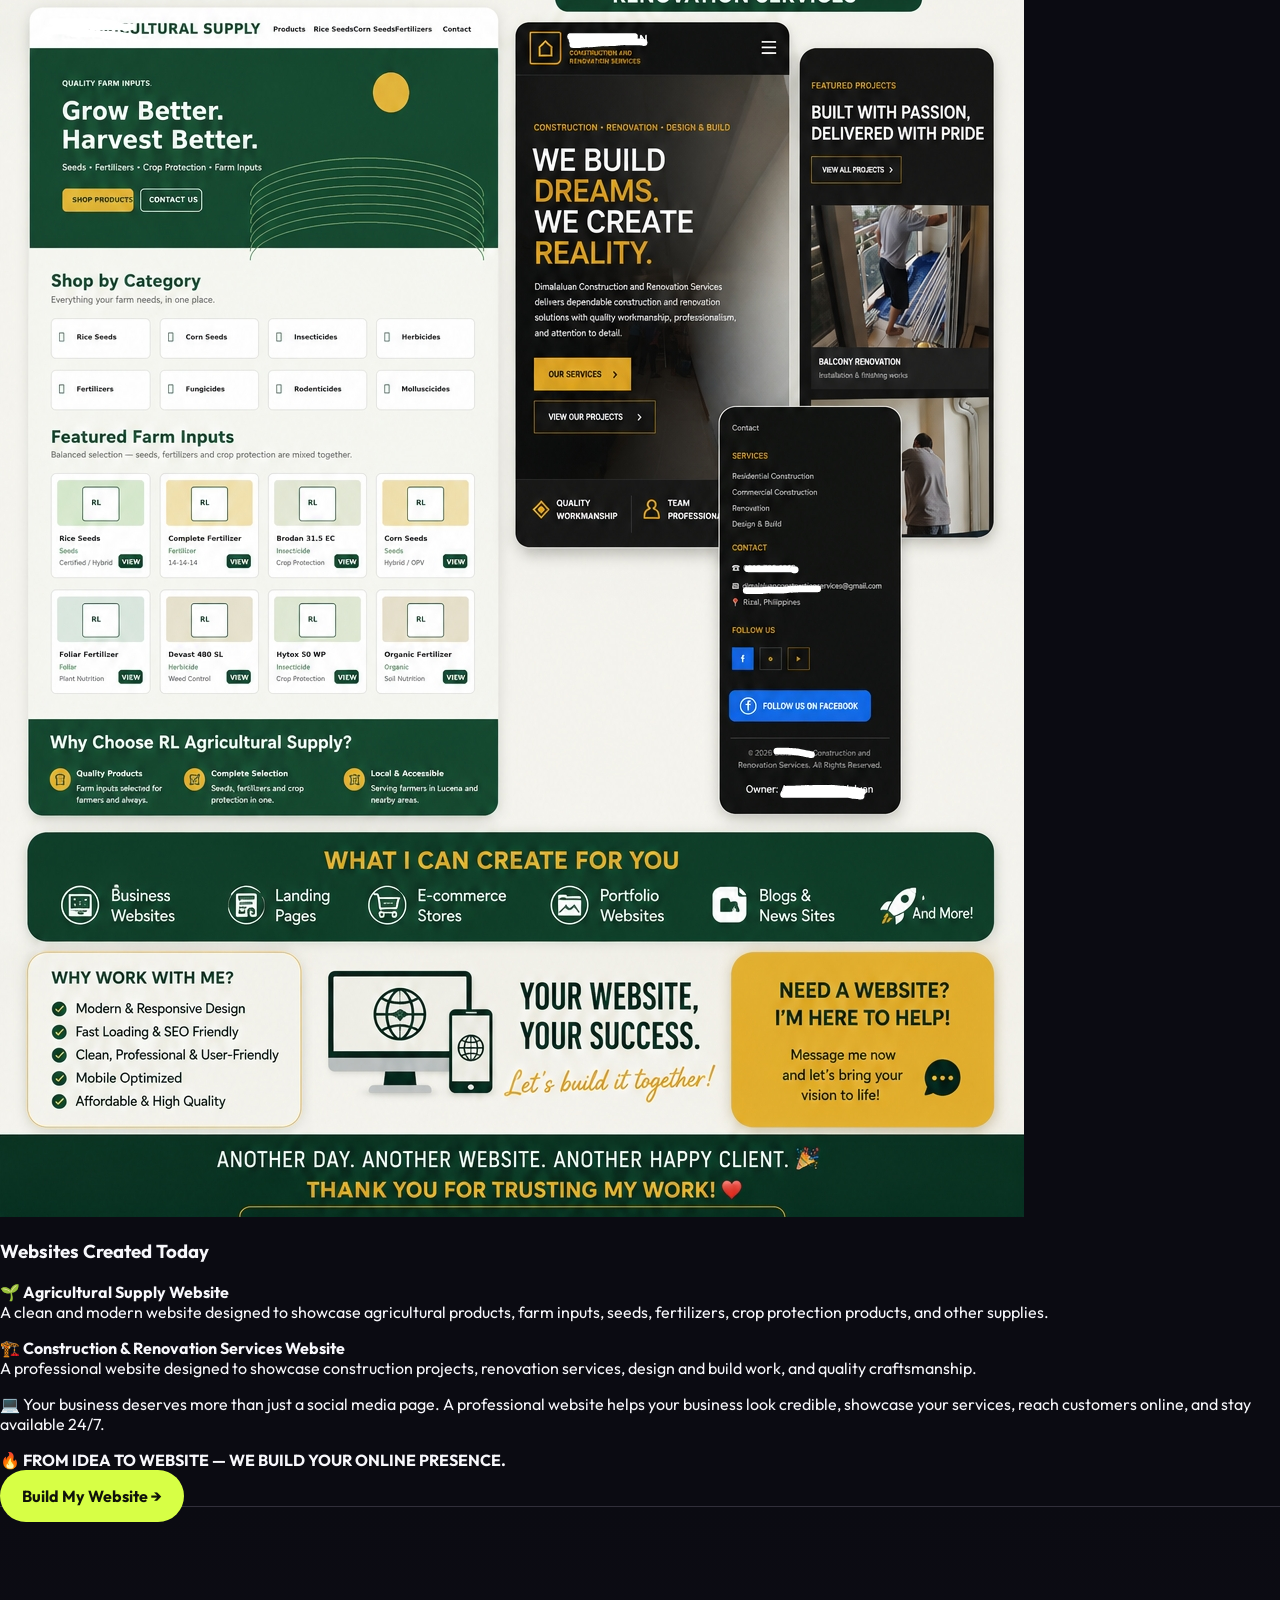
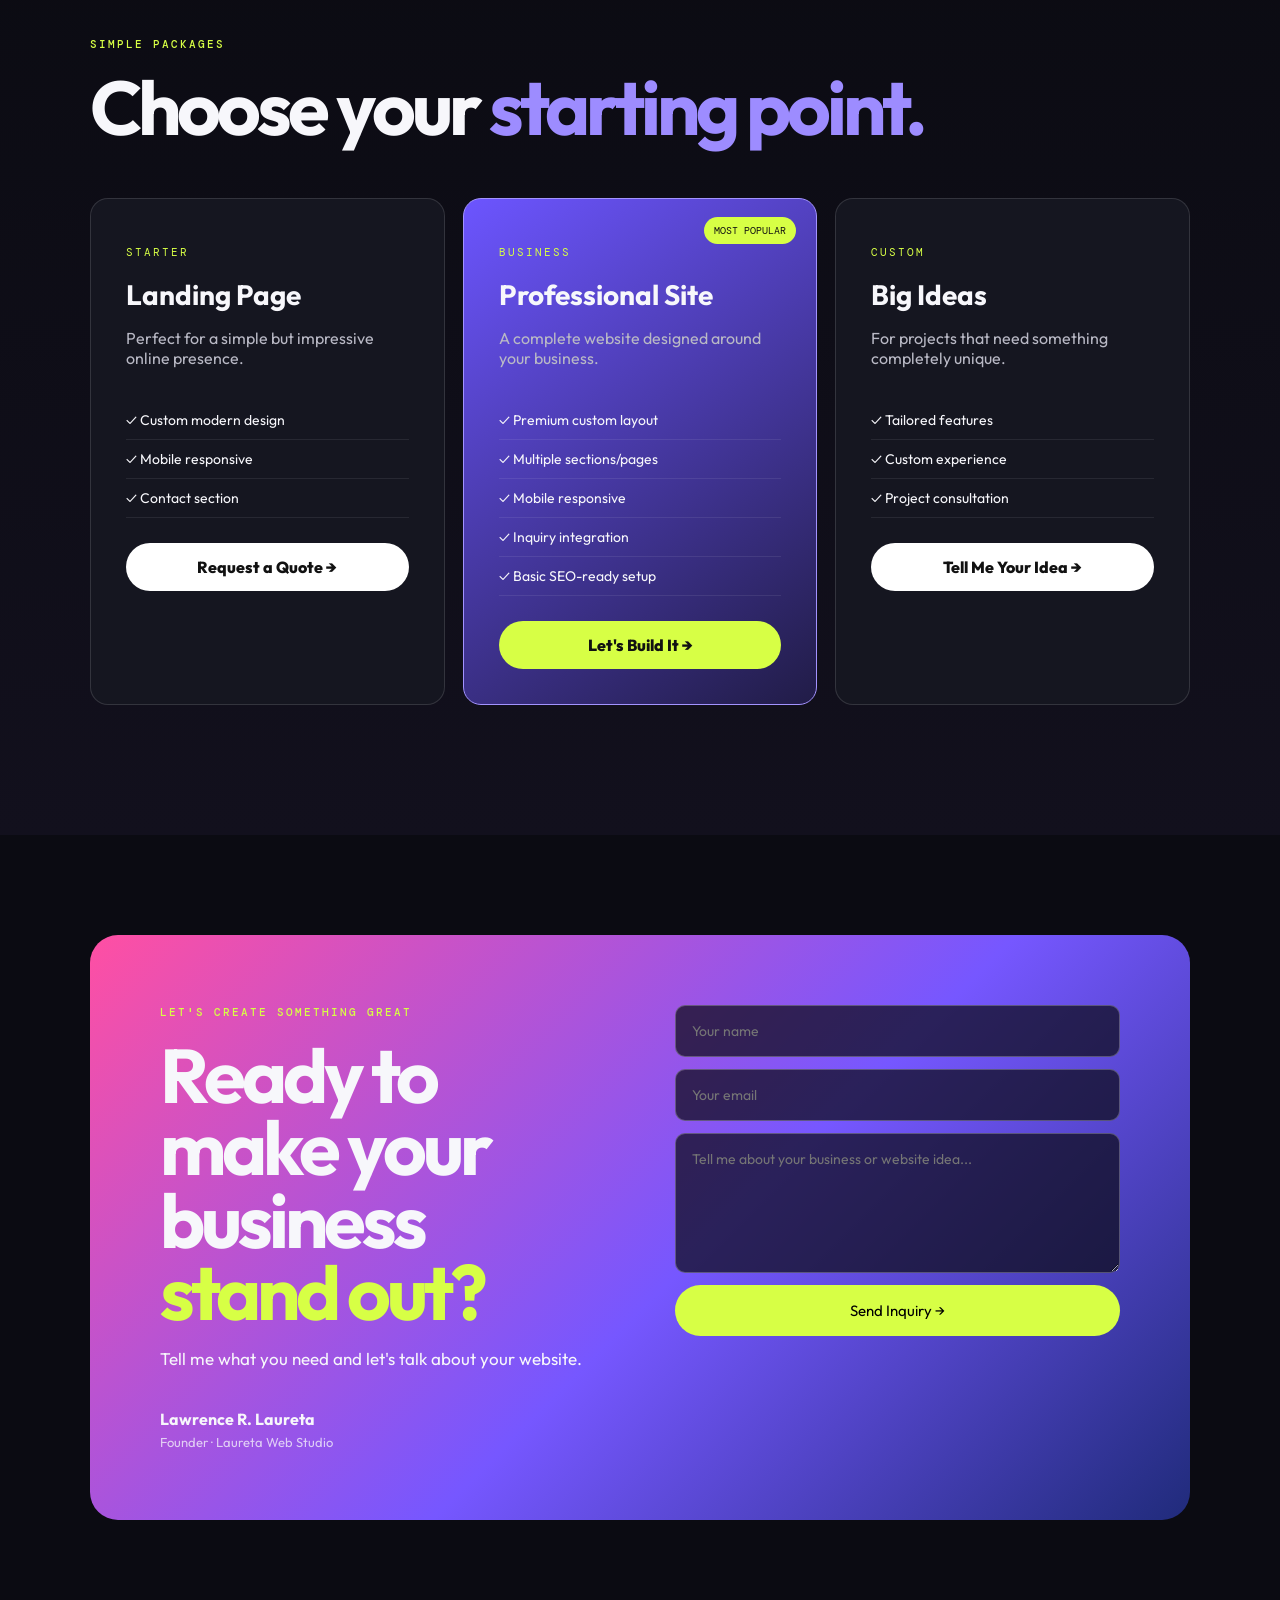
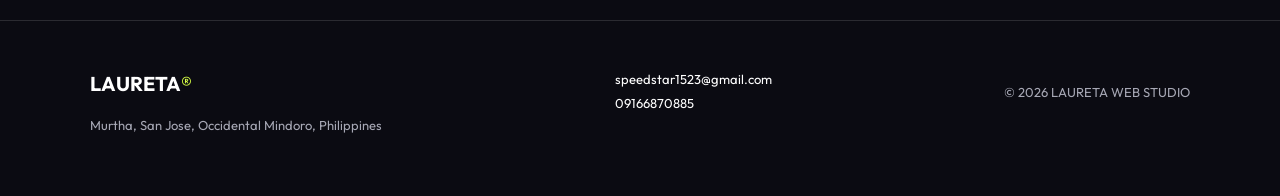
==== commit 95d20152: "Update latest post section in index.html" ====
--- a/index.html
+++ b/index.html
@@ -255,43 +255,62 @@
   <div class="latest-post-inner">
 
     <p class="kicker">
-      ✦ LATEST POST
+      ✦ LATEST UPDATE · AUGUST 26, 2026
     </p>
 
     <h2>
-      Your Vision.
-      <span>Our Code.</span>
+      2 Websites.
+      <span>1 Day.</span>
     </h2>
 
     <p class="latest-post-text">
-      We don't just build websites. We build digital experiences
-      designed to help your business stand out online.
+      Another productive day at Laureta Web Studio.
+      Today, two professional websites were created for businesses
+      ready to build a stronger presence online.
     </p>
 
     <img
-      src="file_00000000db548211a028af23b4ad4328.png"
-      alt="Professional Website Developer"
+      src="Picsart_26-08-26_17-29-17-947.jpg"
+      alt="Two professional websites created on August 26, 2026"
       class="latest-post-image"
     >
 
     <div class="latest-post-content">
 
       <h3>
-        Professional Website Development
+        Websites Created Today
       </h3>
 
       <p>
-        Your business deserves more than just a website.
-        It deserves a powerful online presence that looks professional,
-        works beautifully on mobile devices, and helps your customers
-        find you online.
+        🌱 <strong>Agricultural Supply Website</strong><br>
+        A clean and modern website designed to showcase
+        agricultural products, farm inputs, seeds, fertilizers,
+        crop protection products, and other supplies.
+      </p>
+
+      <p>
+        🏗️ <strong>Construction & Renovation Services Website</strong><br>
+        A professional website designed to showcase construction
+        projects, renovation services, design and build work,
+        and quality craftsmanship.
+      </p>
+
+      <p>
+        💻 Your business deserves more than just a social media page.
+        A professional website helps your business look credible,
+        showcase your services, reach customers online, and stay
+        available 24/7.
+      </p>
+
+      <p>
+        🔥 <strong>FROM IDEA TO WEBSITE — WE BUILD YOUR ONLINE PRESENCE.</strong>
       </p>
 
       <a
-        href="posts/website-developer.html"
+        href="#contact"
         class="button primary"
       >
-        Read Full Post →
+        Build My Website →
       </a>
 
     </div>
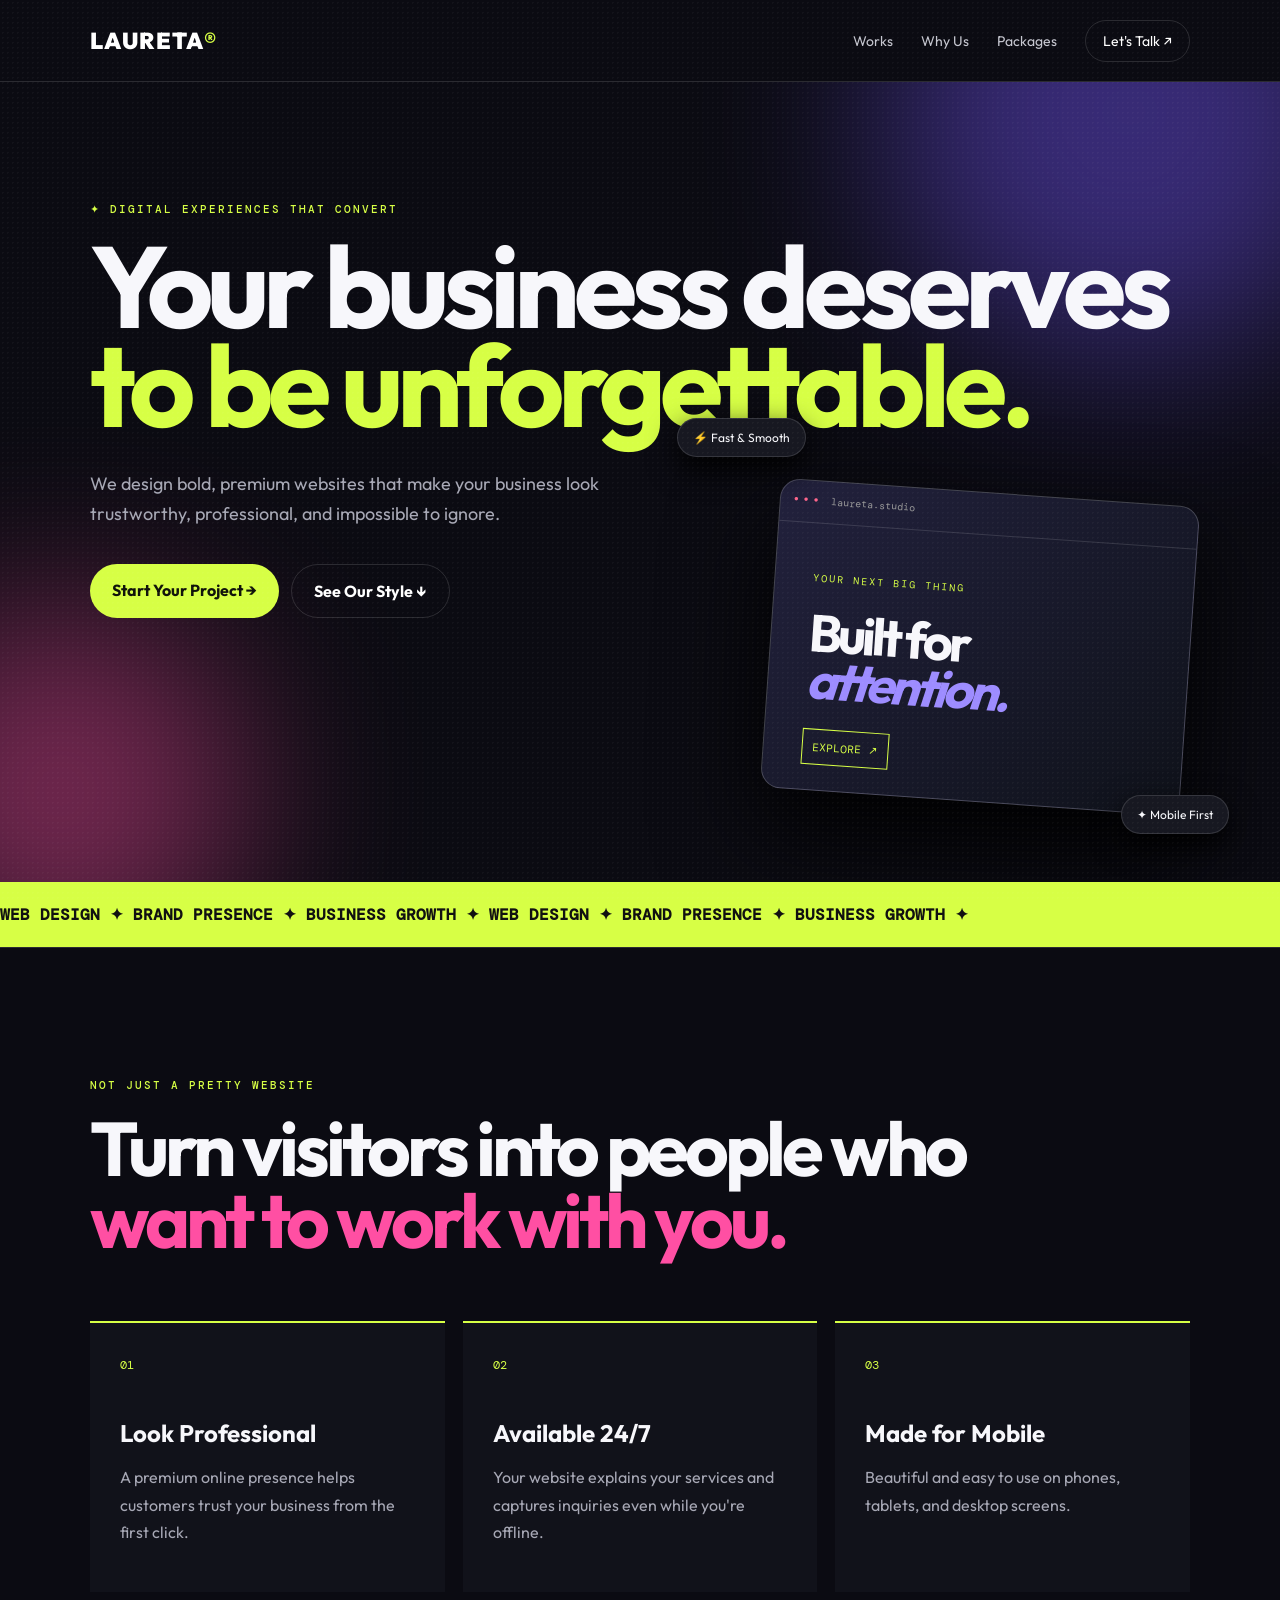
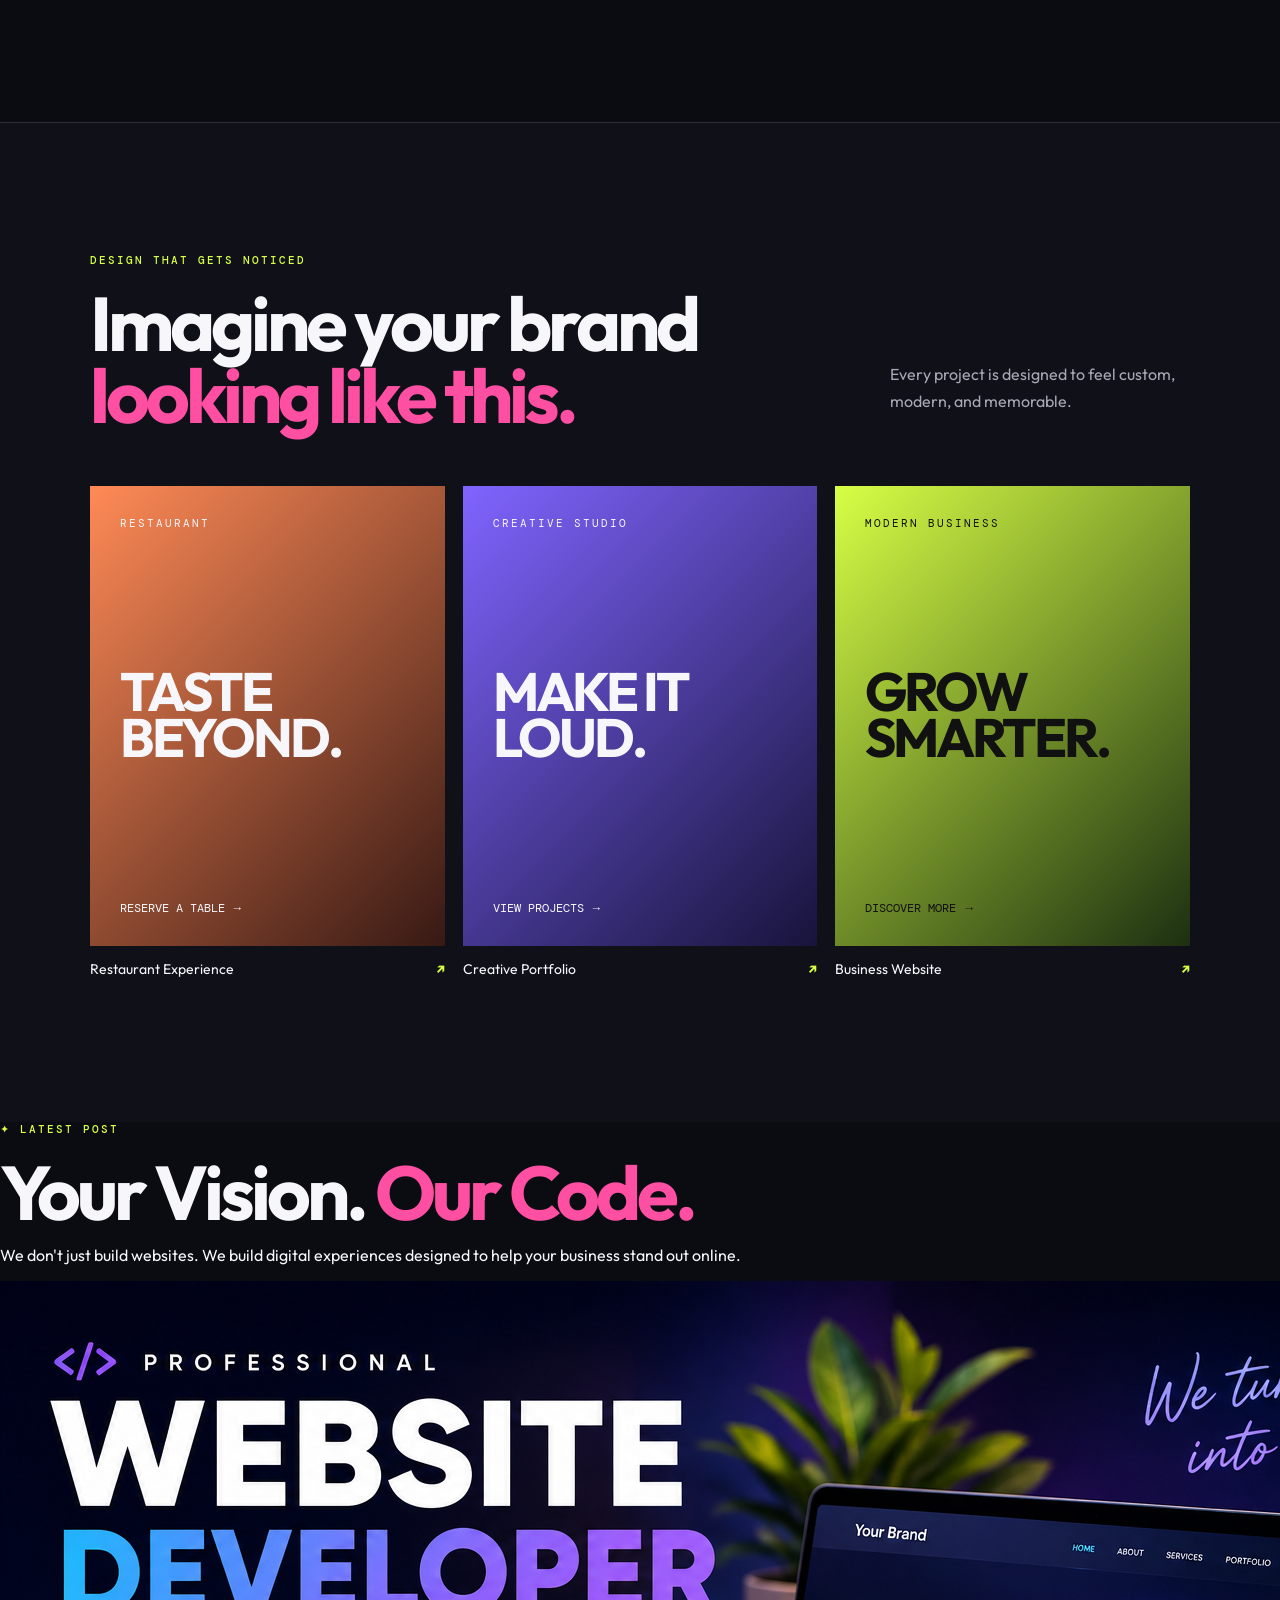
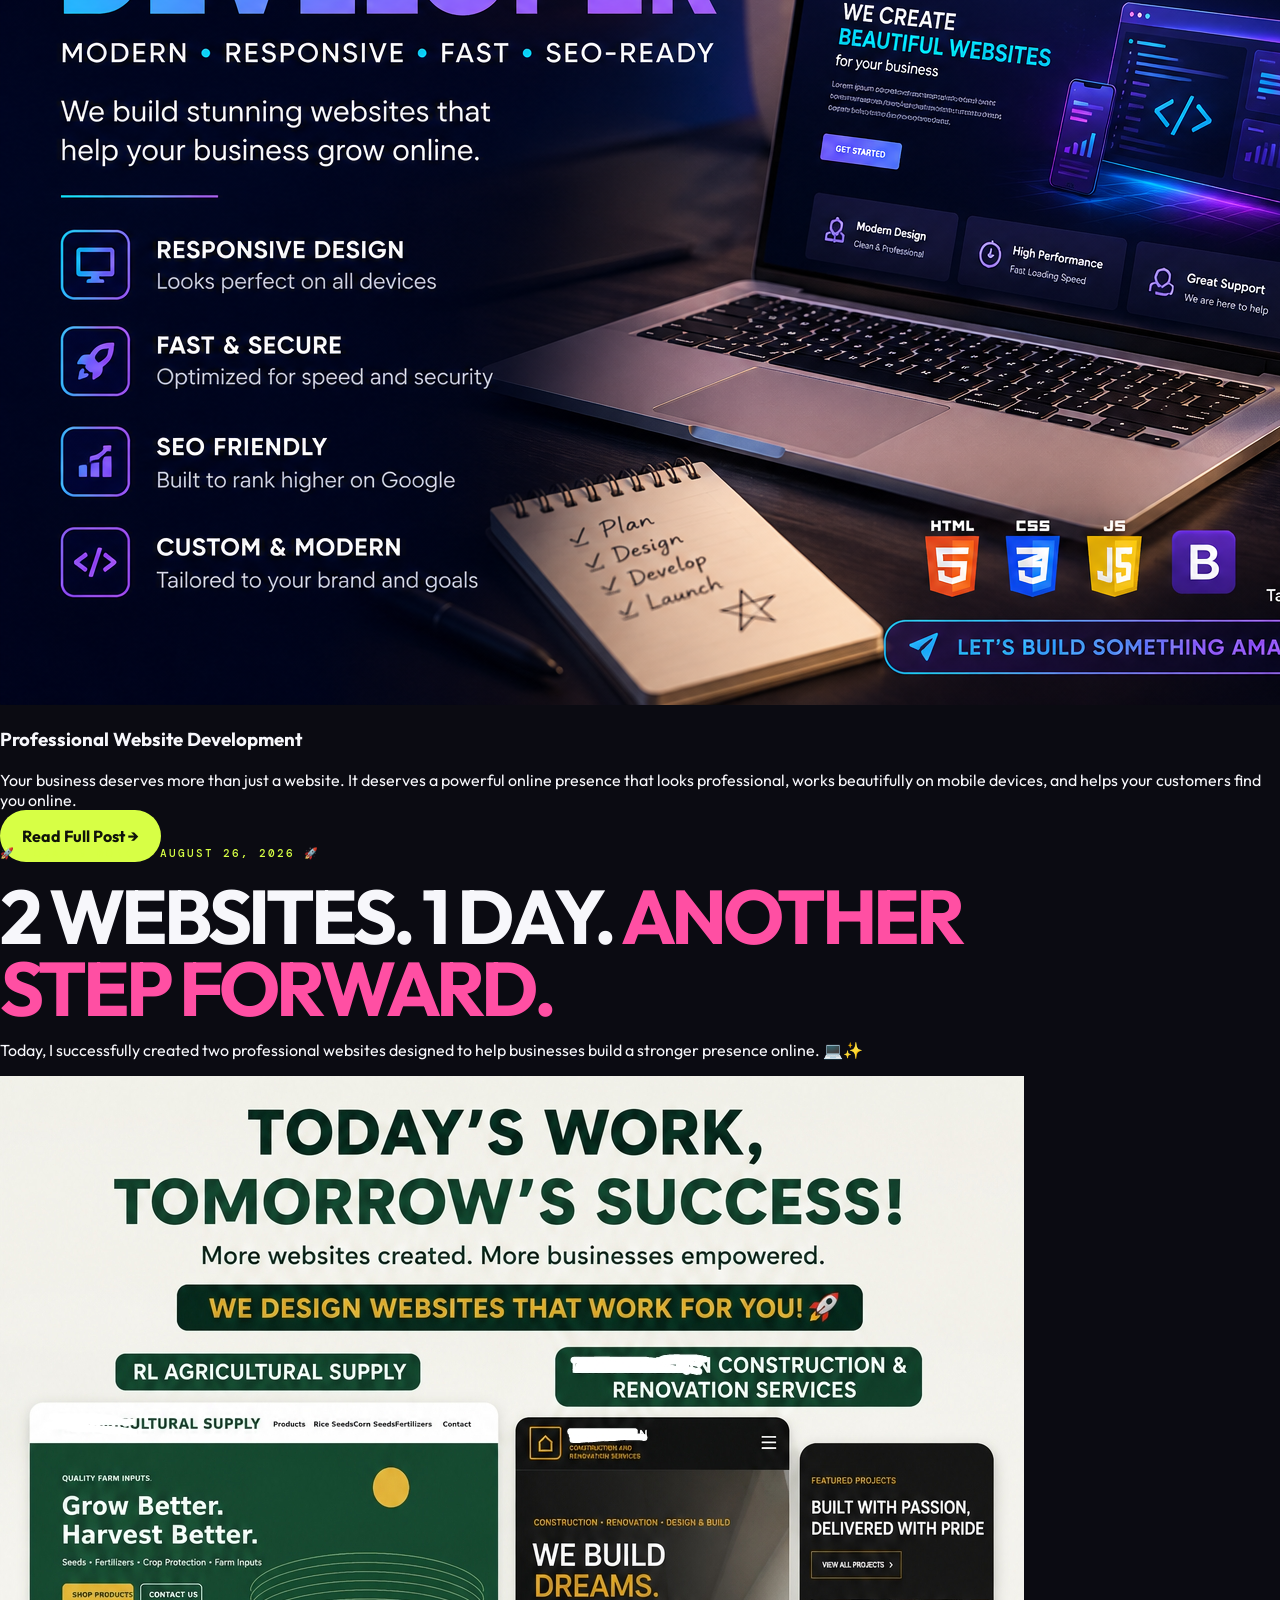
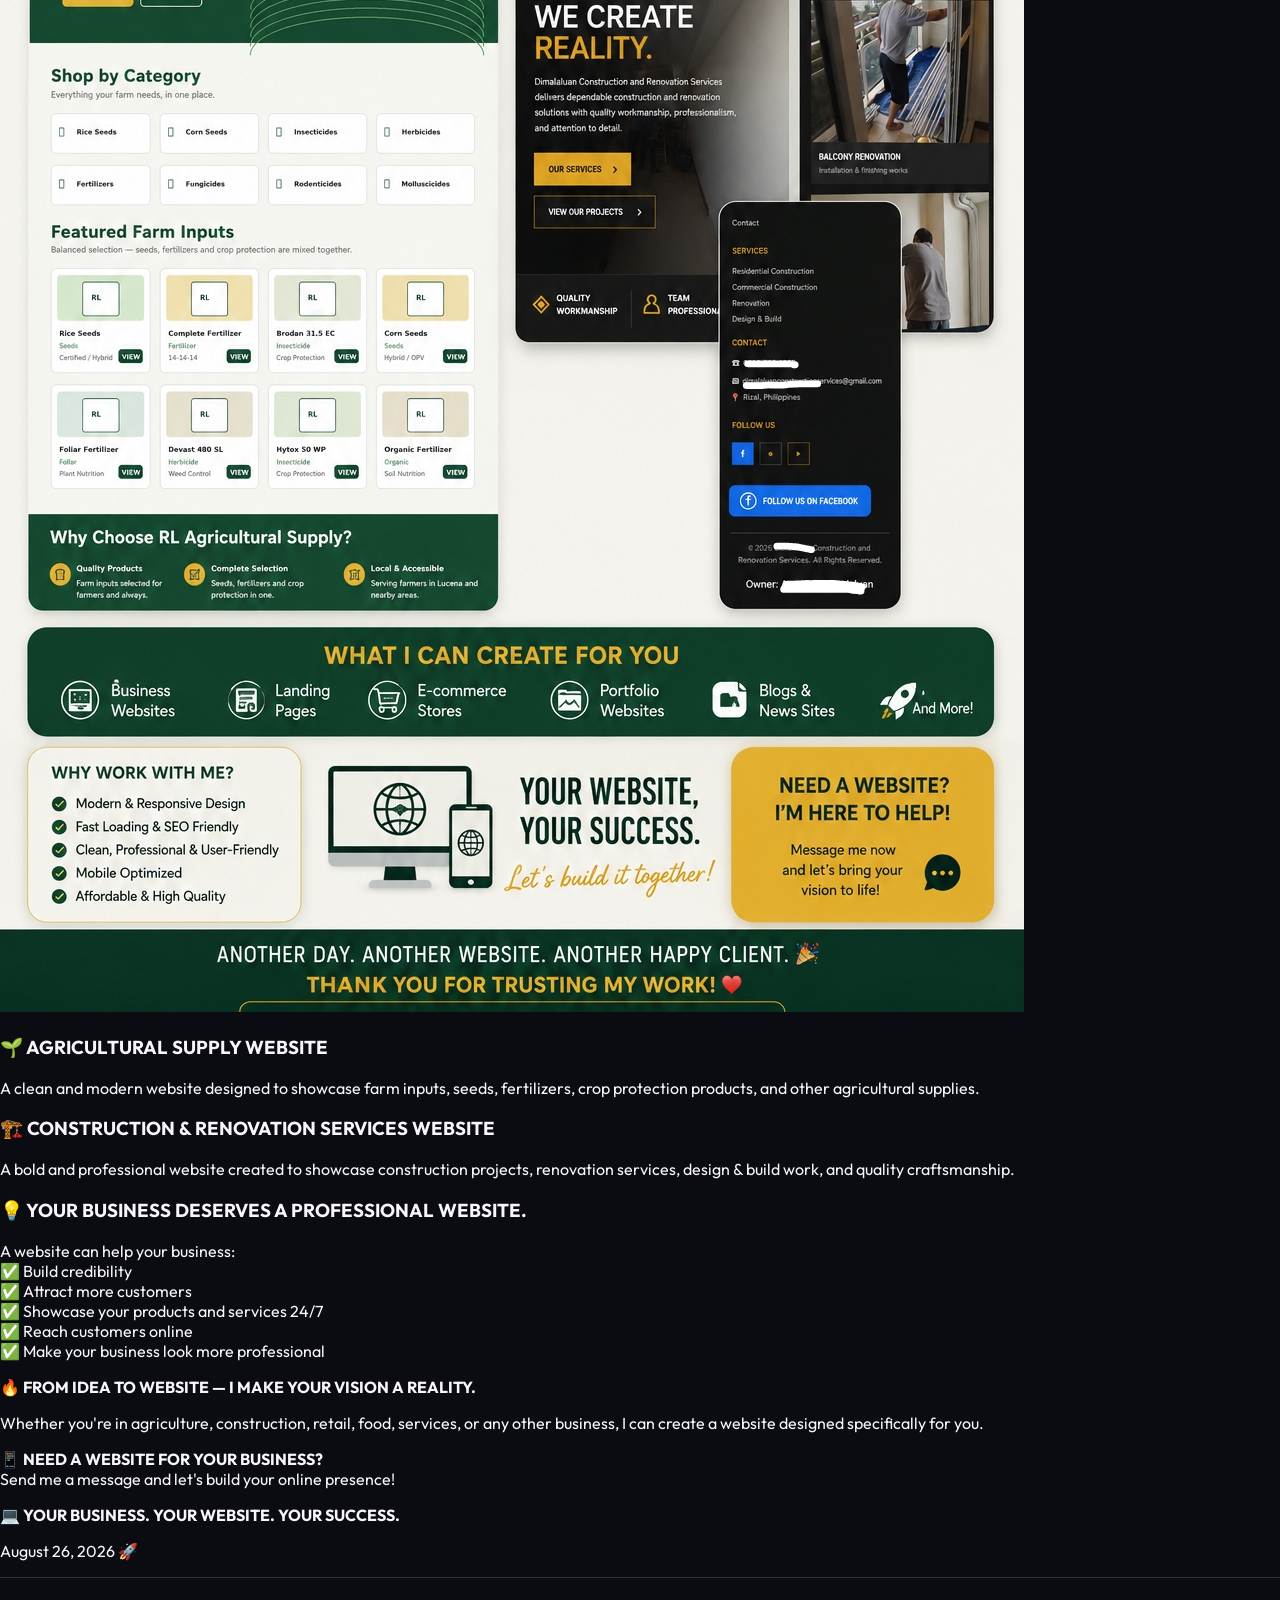
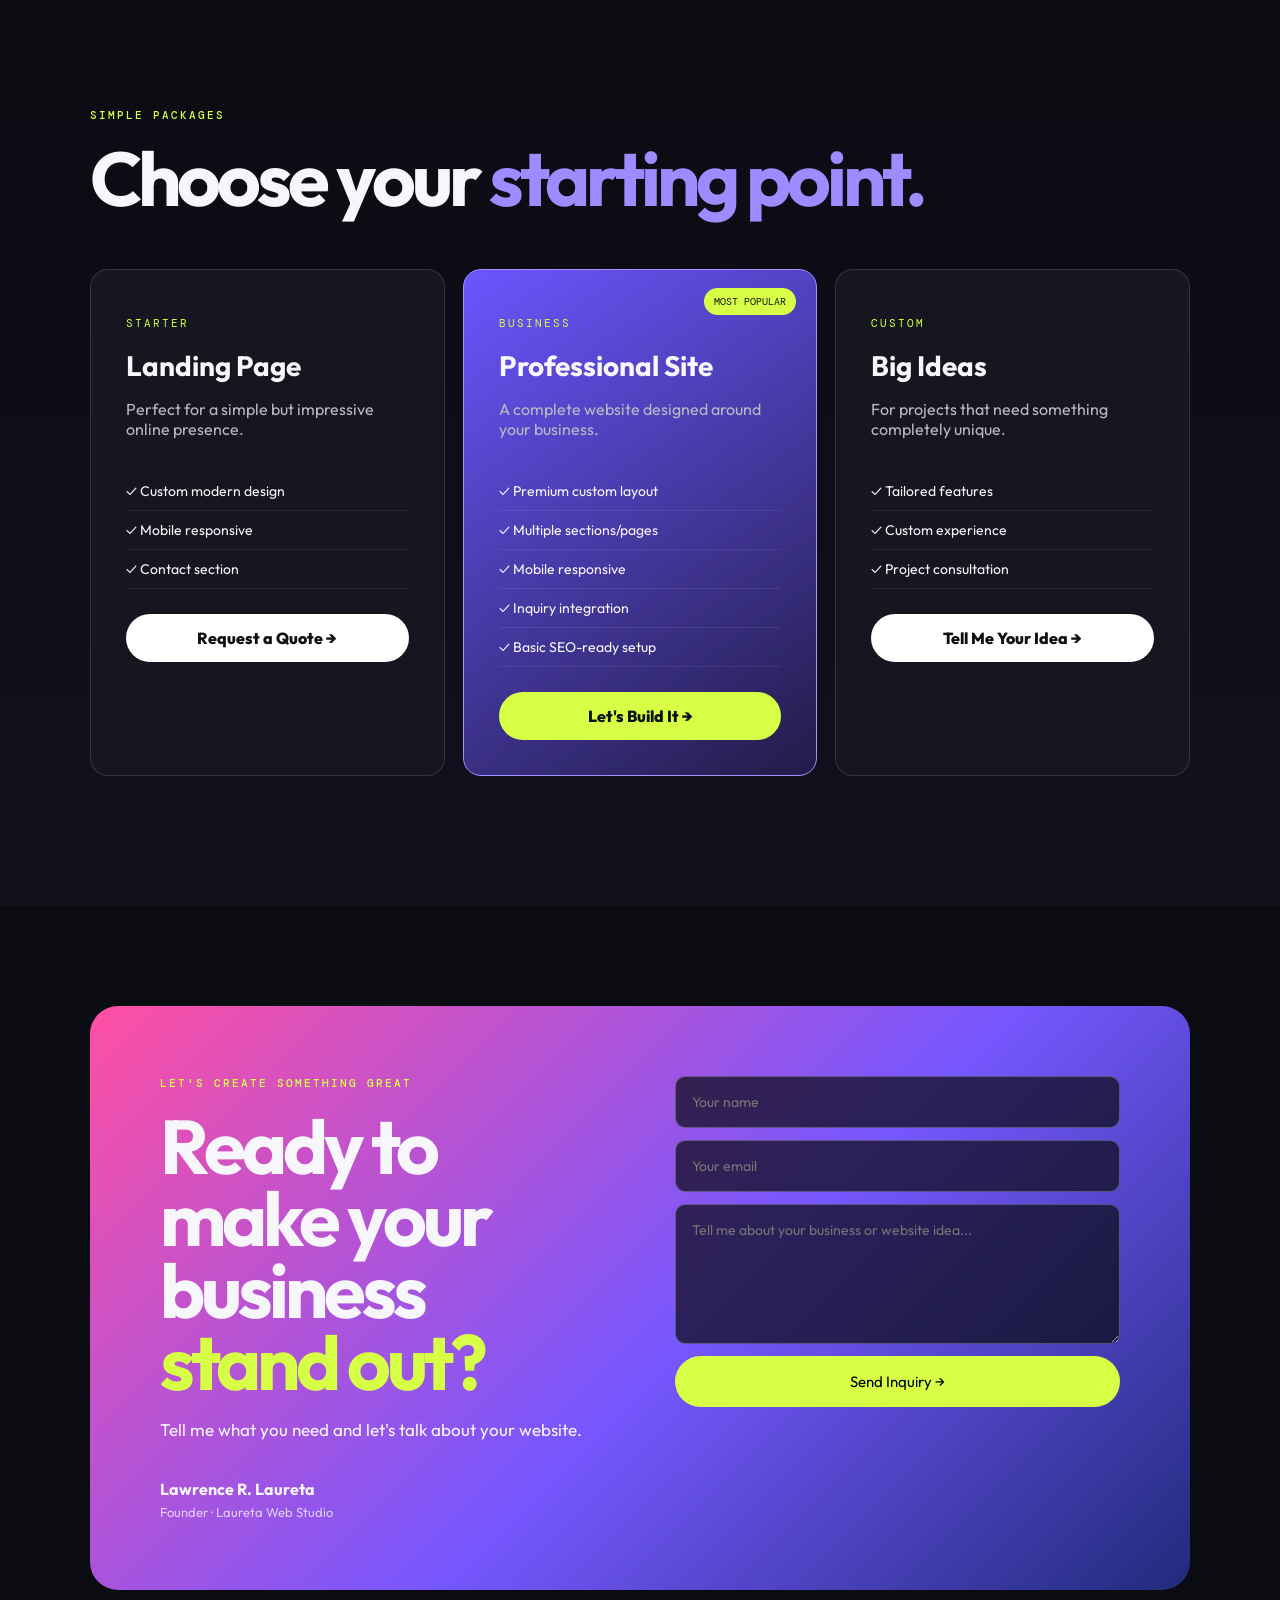
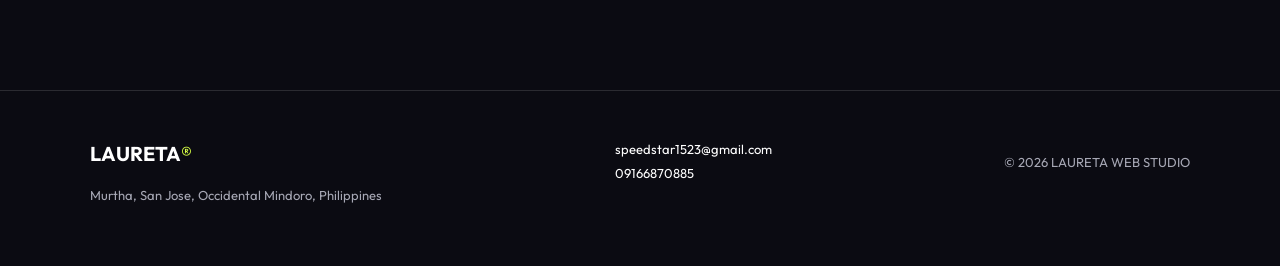
==== commit d4910944: "Revise latest post section with new updates Updated the latest post section to reflect new content a" ====
--- a/index.html
+++ b/index.html
@@ -247,7 +247,7 @@
 
 
 <!-- ========================= -->
-<!-- LATEST POST -->
+<!-- ORIGINAL LATEST POST -->
 <!-- ========================= -->
 
 <section class="latest-post">
@@ -255,18 +255,73 @@
   <div class="latest-post-inner">
 
     <p class="kicker">
-      ✦ LATEST UPDATE · AUGUST 26, 2026
+      ✦ LATEST POST
     </p>
 
     <h2>
-      2 Websites.
-      <span>1 Day.</span>
+      Your Vision.
+      <span>Our Code.</span>
     </h2>
 
     <p class="latest-post-text">
-      Another productive day at Laureta Web Studio.
-      Today, two professional websites were created for businesses
-      ready to build a stronger presence online.
+      We don't just build websites. We build digital experiences
+      designed to help your business stand out online.
+    </p>
+
+    <img
+      src="file_00000000db548211a028af23b4ad4328.png"
+      alt="Professional Website Developer"
+      class="latest-post-image"
+    >
+
+    <div class="latest-post-content">
+
+      <h3>
+        Professional Website Development
+      </h3>
+
+      <p>
+        Your business deserves more than just a website.
+        It deserves a powerful online presence that looks professional,
+        works beautifully on mobile devices, and helps your customers
+        find you online.
+      </p>
+
+      <a
+        href="posts/website-developer.html"
+        class="button primary"
+      >
+        Read Full Post →
+      </a>
+
+    </div>
+
+  </div>
+
+</section>
+
+
+<!-- ========================= -->
+<!-- NEW UPDATE - AUGUST 26, 2026 -->
+<!-- ADDED ONLY -->
+<!-- ========================= -->
+
+<section class="latest-post">
+
+  <div class="latest-post-inner">
+
+    <p class="kicker">
+      🚀 TODAY’S WORK • AUGUST 26, 2026 🚀
+    </p>
+
+    <h2>
+      2 WEBSITES. 1 DAY.
+      <span>ANOTHER STEP FORWARD.</span>
+    </h2>
+
+    <p class="latest-post-text">
+      Today, I successfully created two professional websites designed
+      to help businesses build a stronger presence online. 💻✨
     </p>
 
     <img
@@ -278,40 +333,60 @@
     <div class="latest-post-content">
 
       <h3>
-        Websites Created Today
+        🌱 AGRICULTURAL SUPPLY WEBSITE
       </h3>
 
       <p>
-        🌱 <strong>Agricultural Supply Website</strong><br>
-        A clean and modern website designed to showcase
-        agricultural products, farm inputs, seeds, fertilizers,
-        crop protection products, and other supplies.
-      </p>
-
-      <p>
-        🏗️ <strong>Construction & Renovation Services Website</strong><br>
-        A professional website designed to showcase construction
-        projects, renovation services, design and build work,
-        and quality craftsmanship.
-      </p>
-
-      <p>
-        💻 Your business deserves more than just a social media page.
-        A professional website helps your business look credible,
-        showcase your services, reach customers online, and stay
-        available 24/7.
-      </p>
-
-      <p>
-        🔥 <strong>FROM IDEA TO WEBSITE — WE BUILD YOUR ONLINE PRESENCE.</strong>
-      </p>
-
-      <a
-        href="#contact"
-        class="button primary"
-      >
-        Build My Website →
-      </a>
+        A clean and modern website designed to showcase farm inputs,
+        seeds, fertilizers, crop protection products, and other
+        agricultural supplies.
+      </p>
+
+      <h3>
+        🏗️ CONSTRUCTION & RENOVATION SERVICES WEBSITE
+      </h3>
+
+      <p>
+        A bold and professional website created to showcase construction
+        projects, renovation services, design & build work, and quality
+        craftsmanship.
+      </p>
+
+      <h3>
+        💡 YOUR BUSINESS DESERVES A PROFESSIONAL WEBSITE.
+      </h3>
+
+      <p>
+        A website can help your business:
+        <br>✅ Build credibility
+        <br>✅ Attract more customers
+        <br>✅ Showcase your products and services 24/7
+        <br>✅ Reach customers online
+        <br>✅ Make your business look more professional
+      </p>
+
+      <p>
+        🔥 <strong>FROM IDEA TO WEBSITE — I MAKE YOUR VISION A REALITY.</strong>
+      </p>
+
+      <p>
+        Whether you're in agriculture, construction, retail, food,
+        services, or any other business, I can create a website
+        designed specifically for you.
+      </p>
+
+      <p>
+        📱 <strong>NEED A WEBSITE FOR YOUR BUSINESS?</strong><br>
+        Send me a message and let's build your online presence!
+      </p>
+
+      <p>
+        💻 <strong>YOUR BUSINESS. YOUR WEBSITE. YOUR SUCCESS.</strong>
+      </p>
+
+      <p>
+        August 26, 2026 🚀
+      </p>
 
     </div>
 
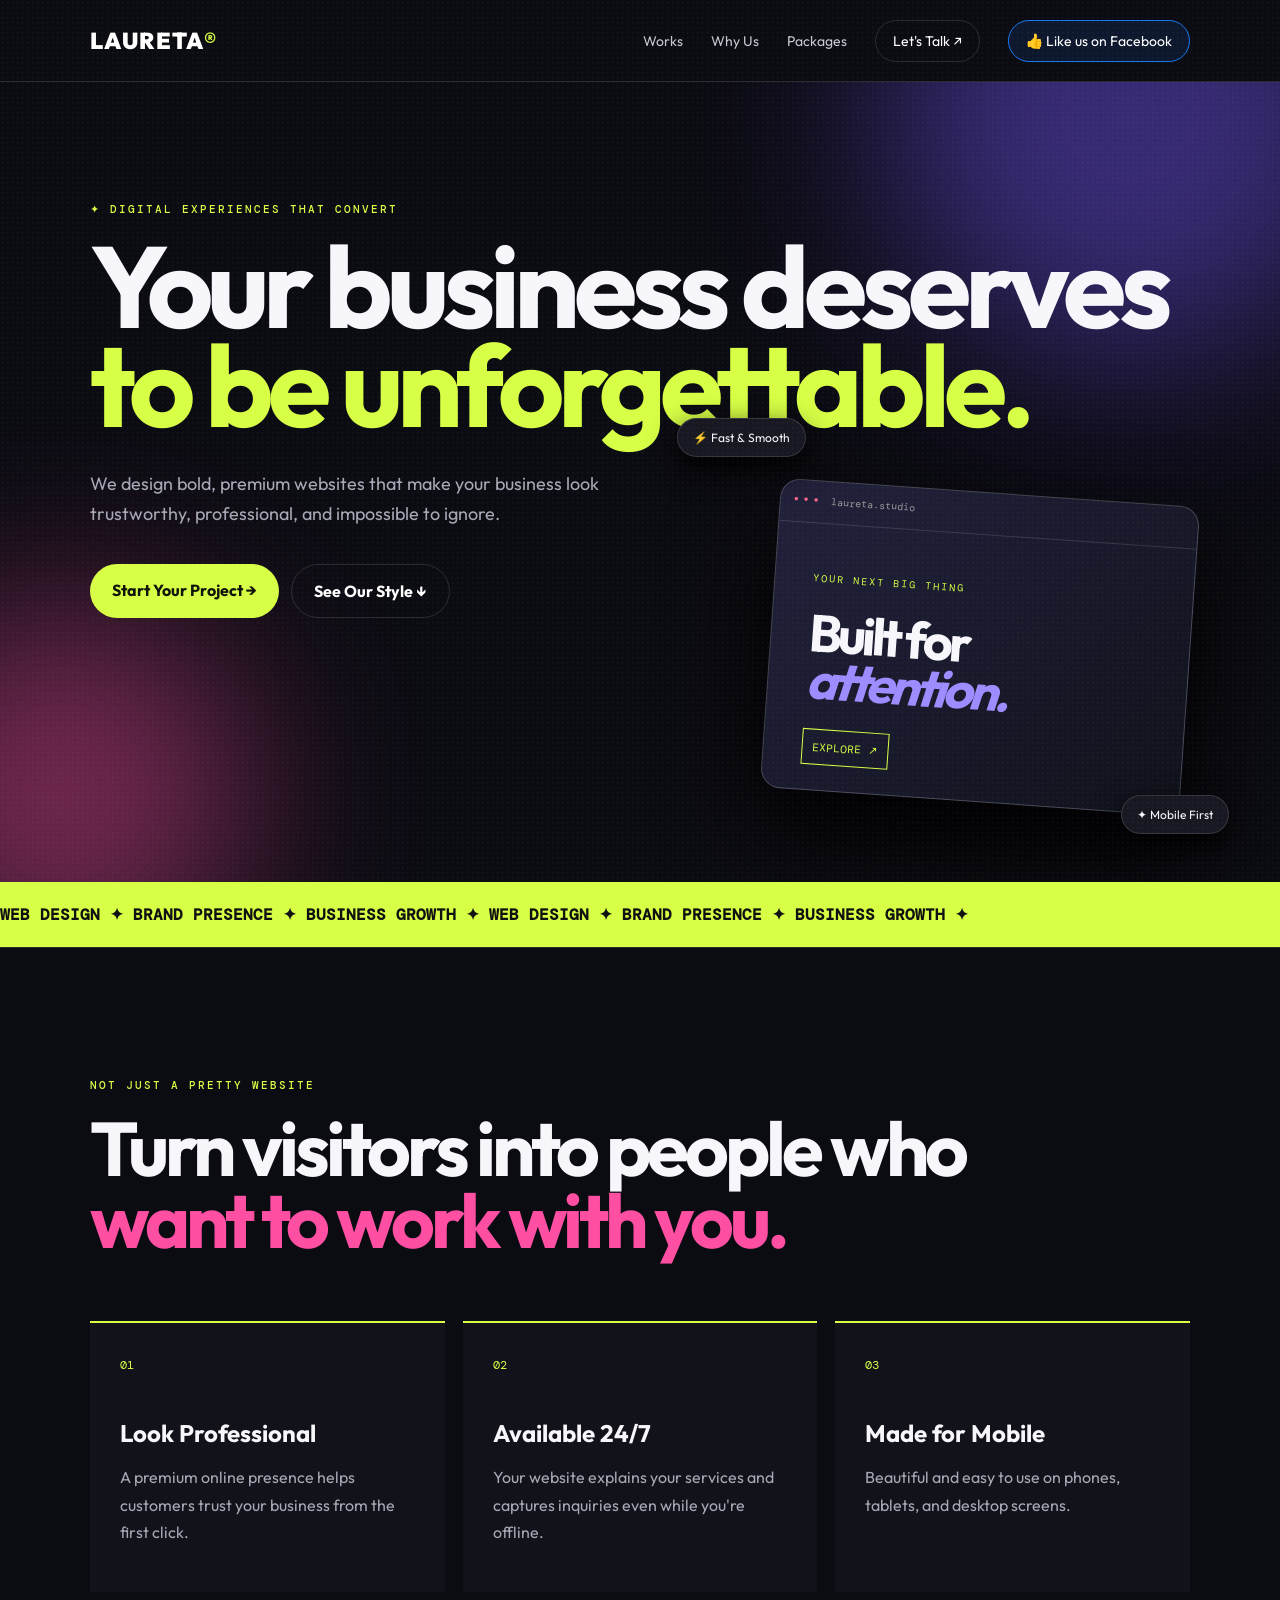
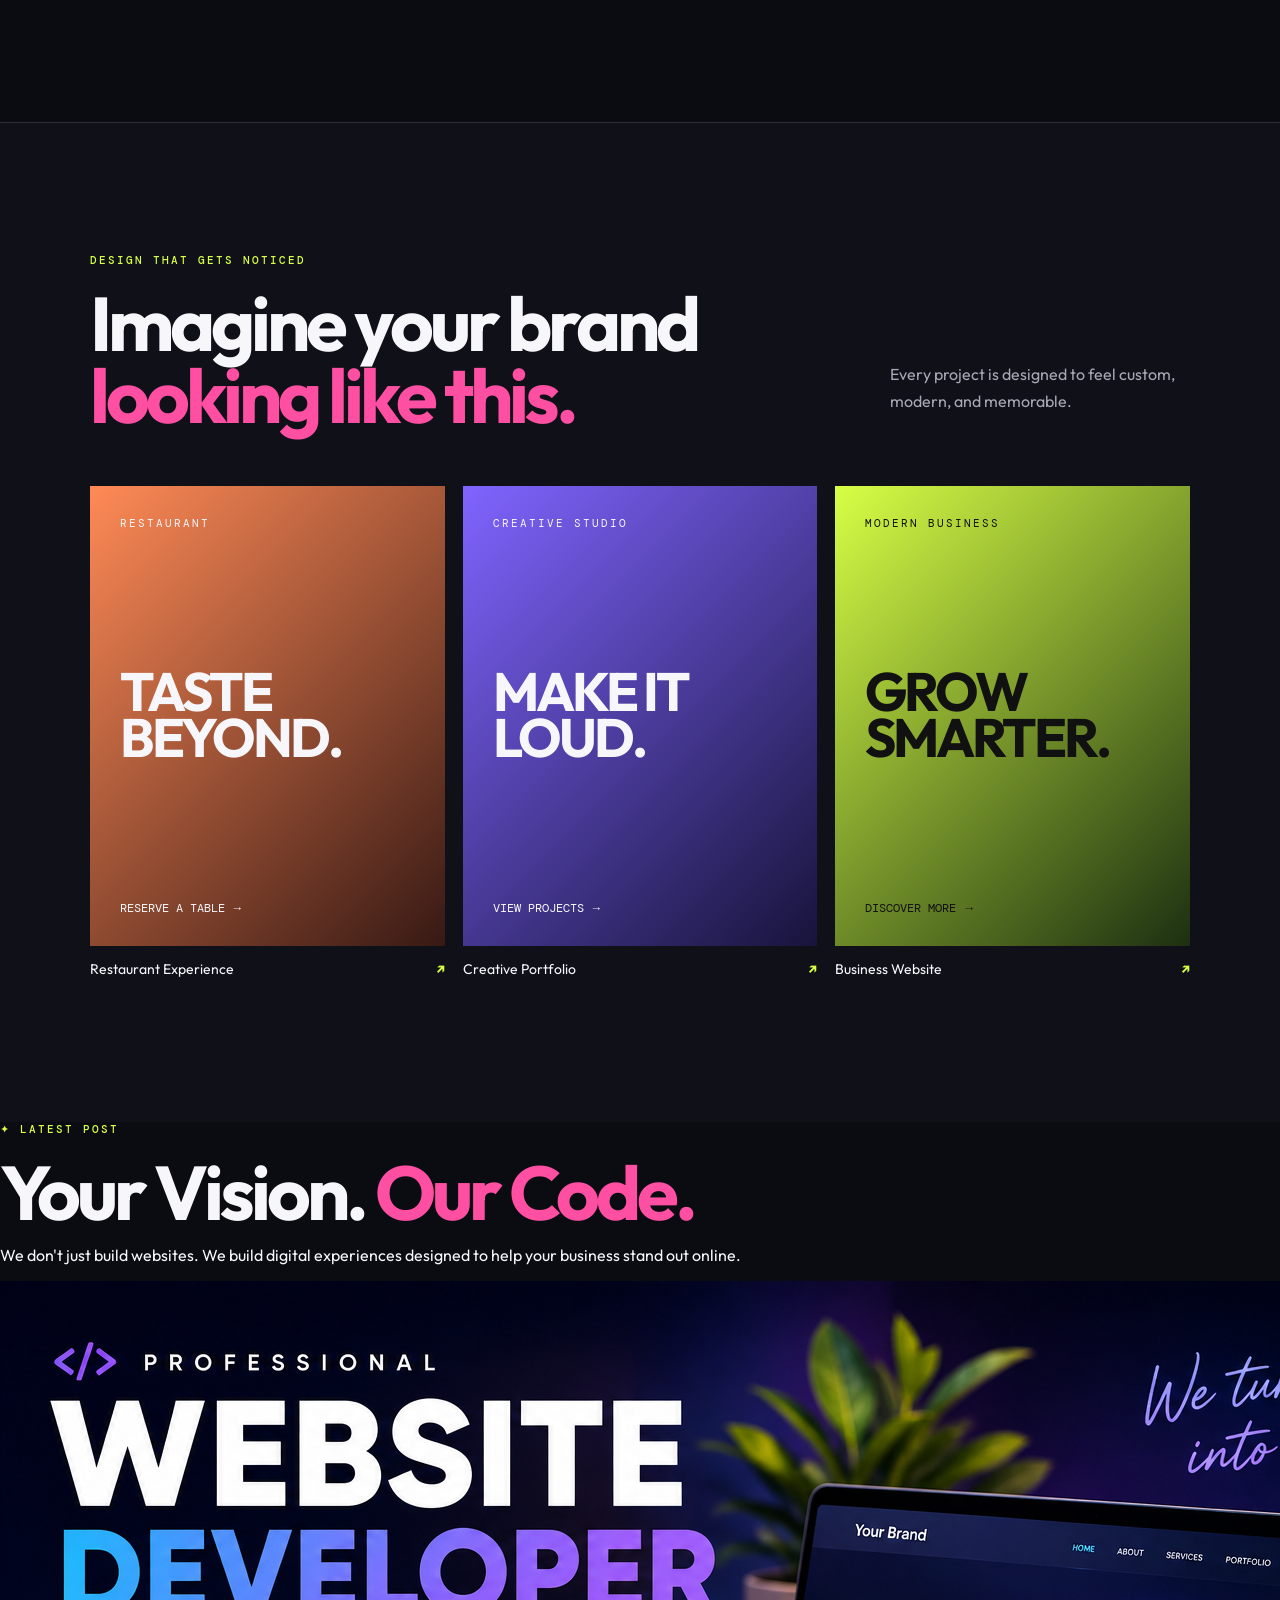
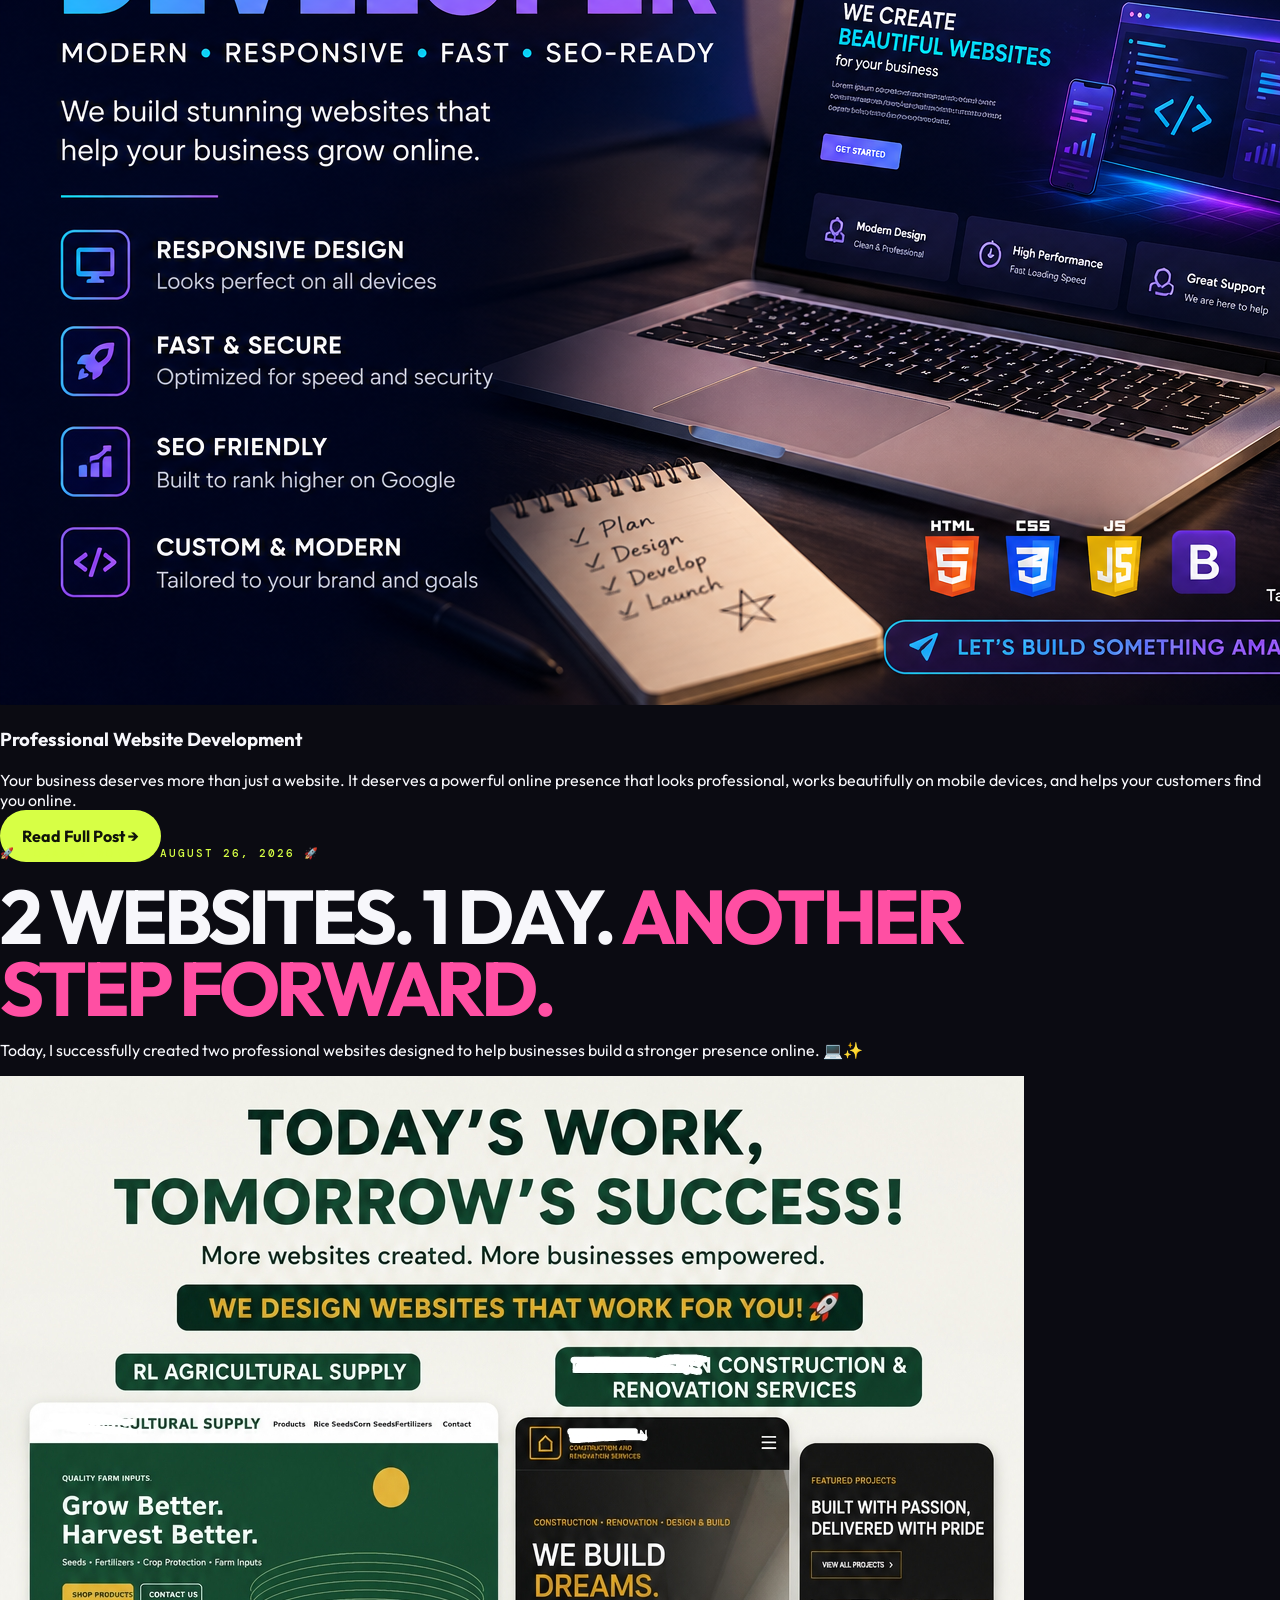
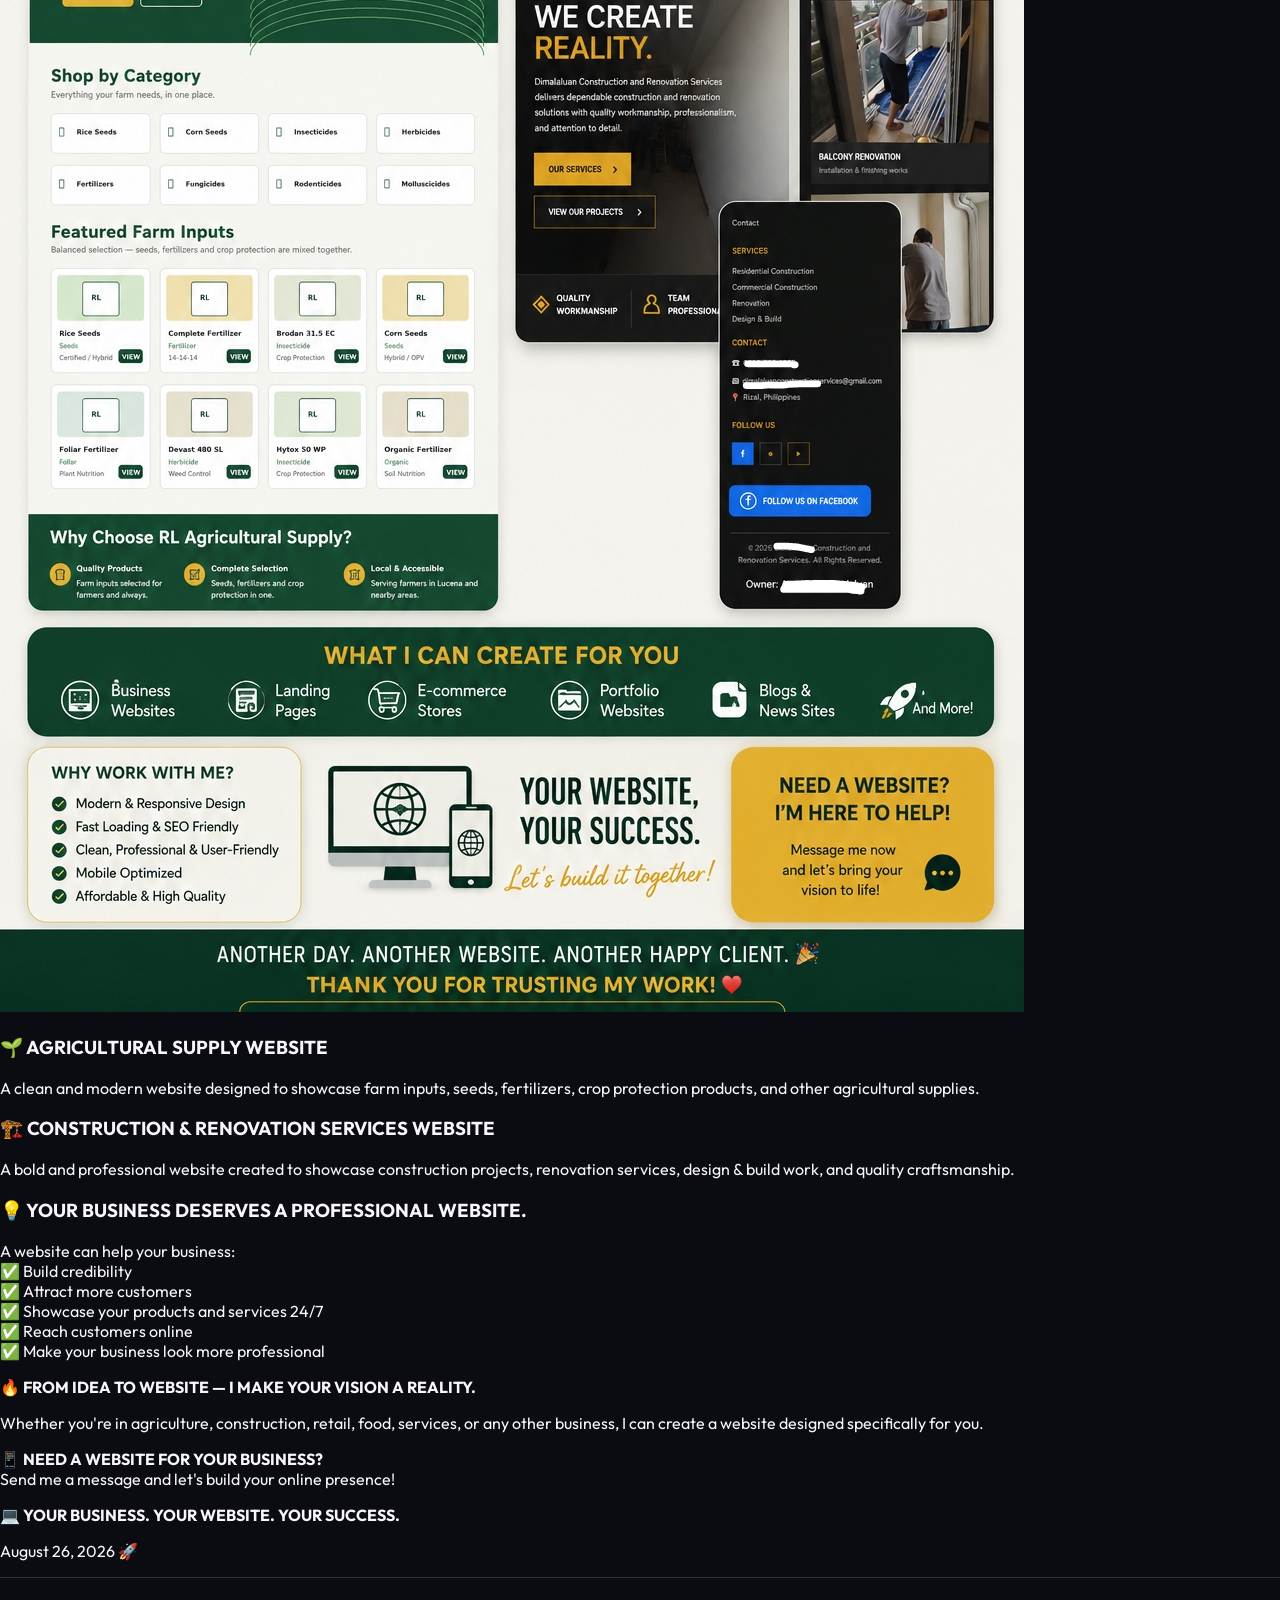
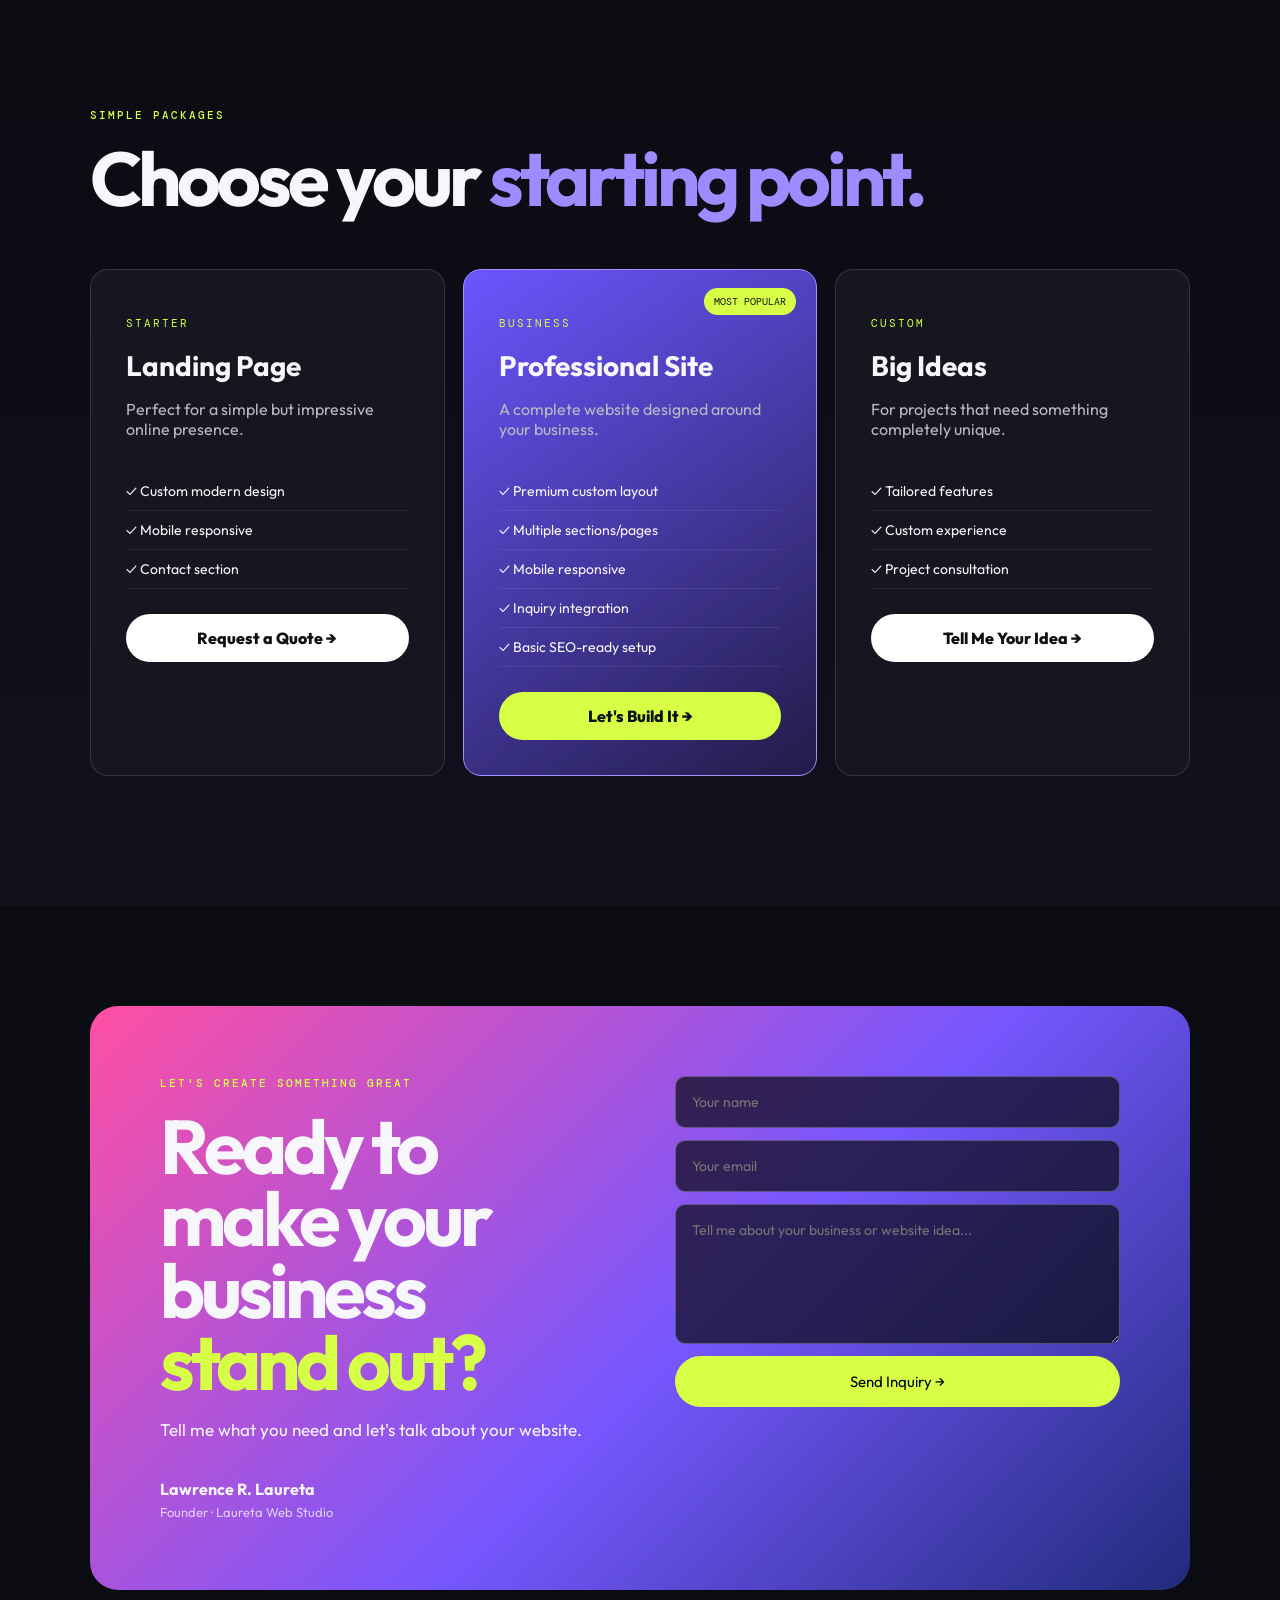
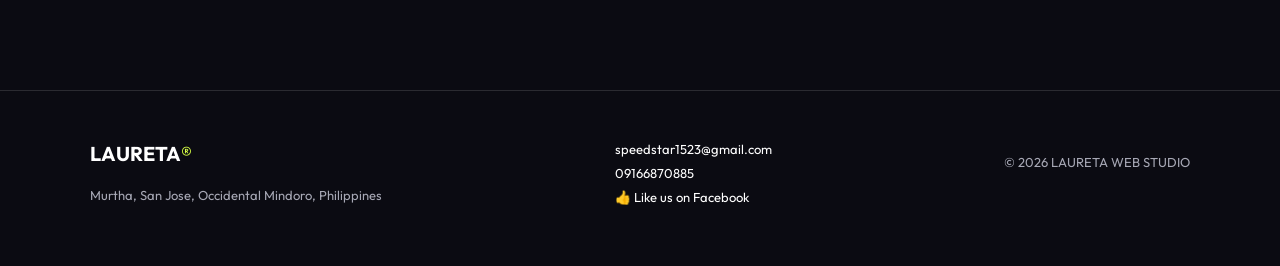
==== commit 1dad5b0b: "Add files via upload Update sitemap, robots.txt and Facebook button" ====
--- a/index.html
+++ b/index.html
@@ -23,6 +23,7 @@
     <a href="#why">Why Us</a>
     <a href="#pricing">Packages</a>
     <a class="navbtn" href="#contact">Let's Talk ↗</a>
+    <a class="fbbtn" href="https://www.facebook.com/share/19apy4GWrS/" target="_blank" rel="noopener noreferrer">👍 Like us on Facebook</a>
   </nav>
 </header>
 
@@ -629,6 +630,10 @@
       09166870885
     </a>
 
+    <a href="https://www.facebook.com/share/19apy4GWrS/" target="_blank" rel="noopener noreferrer">
+      👍 Like us on Facebook
+    </a>
+
   </div>
 
 
--- a/style.css
+++ b/style.css
@@ -1,7 +1,7 @@
 @import url('https://fonts.googleapis.com/css2?family=DM+Mono:wght@400;500&family=Outfit:wght@400;500;600;700;800;900&display=swap');
 :root{--ink:#0b0b12;--white:#f7f7fb;--lime:#d7ff45;--violet:#7657ff;--pink:#ff4fa3;--muted:#a7a8b5;--line:rgba(255,255,255,.13)}
 *{box-sizing:border-box;scroll-behavior:smooth}body{margin:0;background:var(--ink);color:var(--white);font-family:Outfit,sans-serif;overflow-x:hidden}.noise{position:fixed;inset:0;opacity:.035;pointer-events:none;background-image:radial-gradient(#fff 1px,transparent 1px);background-size:5px 5px;z-index:20}
-header{height:82px;display:flex;align-items:center;justify-content:space-between;padding:0 7%;position:relative;z-index:10;border-bottom:1px solid var(--line)}.brand{color:white;text-decoration:none;font-size:23px;font-weight:900;letter-spacing:1px}.brand span,footer span{color:var(--lime)}nav{display:flex;gap:28px;align-items:center}nav a{color:#c6c7d0;text-decoration:none;font-size:14px}.navbtn{border:1px solid var(--line);padding:11px 17px;border-radius:99px;color:white}
+header{height:82px;display:flex;align-items:center;justify-content:space-between;padding:0 7%;position:relative;z-index:10;border-bottom:1px solid var(--line)}.brand{color:white;text-decoration:none;font-size:23px;font-weight:900;letter-spacing:1px}.brand span,footer span{color:var(--lime)}nav{display:flex;gap:28px;align-items:center}nav a{color:#c6c7d0;text-decoration:none;font-size:14px}.navbtn{border:1px solid var(--line);padding:11px 17px;border-radius:99px;color:white}.fbbtn{border:1px solid #1877f2;padding:11px 17px;border-radius:99px;color:white;text-decoration:none;font-size:14px;background:rgba(24,119,242,.12)}.fbbtn:hover{background:#1877f2;color:white}
 .hero{min-height:800px;padding:120px 7% 90px;position:relative;overflow:hidden}.orb{position:absolute;border-radius:50%;filter:blur(90px);opacity:.42}.orb1{width:500px;height:500px;background:var(--violet);top:-220px;right:-100px}.orb2{width:380px;height:380px;background:var(--pink);bottom:-100px;left:-130px}.kicker{font:500 11px 'DM Mono';letter-spacing:2px;color:var(--lime);margin:0 0 20px}.hero h1{position:relative;z-index:2;font-size:clamp(60px,9vw,130px);line-height:.86;letter-spacing:-6px;margin:0;max-width:1100px}.hero h1 em{font-style:normal;color:var(--lime)}.lead{position:relative;z-index:2;color:var(--muted);max-width:580px;font-size:18px;line-height:1.65;margin:35px 0}.actions{display:flex;gap:12px;position:relative;z-index:2}.button{padding:16px 22px;border-radius:100px;text-decoration:none;font-weight:700}.primary{background:var(--lime);color:#10130a}.ghost{border:1px solid var(--line);color:white}.hero-card{position:absolute;right:7%;bottom:80px;width:min(420px,38vw);height:310px;border:1px solid rgba(255,255,255,.2);border-radius:20px;background:linear-gradient(135deg,#22213d,#0f121a);transform:rotate(4deg);box-shadow:0 40px 100px #000;overflow:hidden}.card-top{height:42px;border-bottom:1px solid var(--line);padding:13px;display:flex;gap:5px}.card-top span{font-size:8px;color:#ff668c}.card-top small{margin-left:8px;color:#999;font:10px 'DM Mono'}.card-content{padding:38px}.card-content p{font:10px 'DM Mono';color:var(--lime);letter-spacing:2px}.card-content h2{font-size:52px;line-height:.9;margin:25px 0}.card-content i{color:#9d8cff}.fake-button{font:11px 'DM Mono';border:1px solid var(--lime);display:inline-block;padding:10px;color:var(--lime)}.floating{position:absolute;z-index:3;background:#171821;border:1px solid var(--line);padding:11px 15px;border-radius:99px;font-size:12px;box-shadow:0 12px 30px #000}.f1{right:37%;top:42%}.f2{right:4%;bottom:6%}
 .marquee{overflow:hidden;padding:22px 0;background:var(--lime);color:#111;font:800 16px 'DM Mono';white-space:nowrap}.marquee div{animation:move 18s linear infinite}@keyframes move{to{transform:translateX(-45%)}}
 .intro,.showcase,.pricing{padding:130px 7%;border-top:1px solid var(--line)}h2{font-size:clamp(42px,6vw,76px);line-height:.95;letter-spacing:-4px;margin:0;max-width:1000px}h2 span{color:var(--pink)}.benefits{display:grid;grid-template-columns:repeat(3,1fr);gap:18px;margin-top:65px}.benefits article{padding:30px;border-top:2px solid var(--lime);background:#11121a}.benefits b{font:12px 'DM Mono';color:var(--lime)}.benefits h3{font-size:24px;margin:45px 0 10px}.benefits p,.section-head>p{color:var(--muted);line-height:1.7}.showcase{background:#0f1018}.section-head{display:flex;justify-content:space-between;gap:50px;align-items:end}.section-head>p{max-width:300px}.projects{display:grid;grid-template-columns:repeat(3,1fr);gap:18px;margin-top:55px}.project .mock{height:460px;padding:30px;display:flex;flex-direction:column;justify-content:space-between;transition:.3s}.project:hover .mock{transform:translateY(-10px)}.p1 .mock{background:linear-gradient(135deg,#ff8a56,#371914)}.p2 .mock{background:linear-gradient(135deg,#8064ff,#17143b)}.p3 .mock{background:linear-gradient(135deg,#d7ff45,#1c3011);color:#111}.mock small{font:11px 'DM Mono';letter-spacing:2px}.mock h3{font-size:54px;line-height:.85;letter-spacing:-3px;margin:0}.mock span{font:12px 'DM Mono'}.project>p{display:flex;justify-content:space-between;font-size:14px}.project>p b{color:var(--lime)}
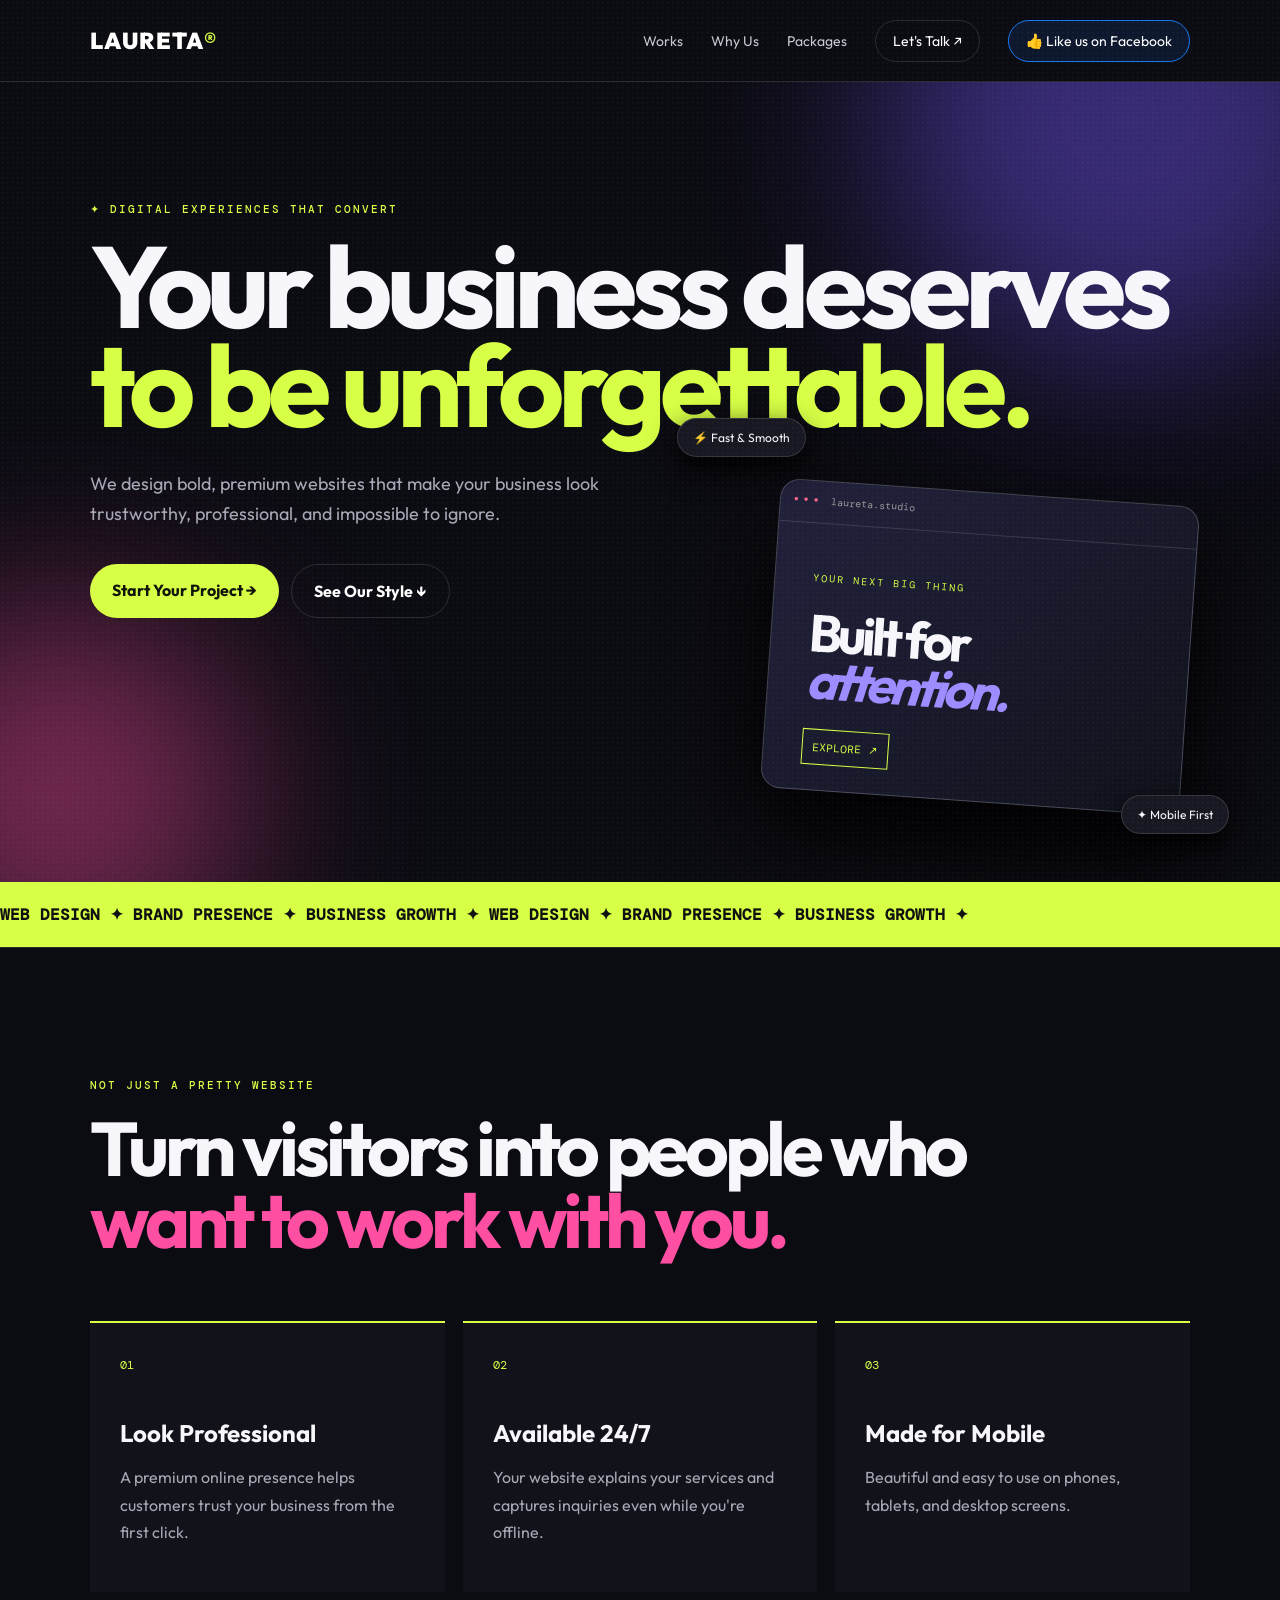
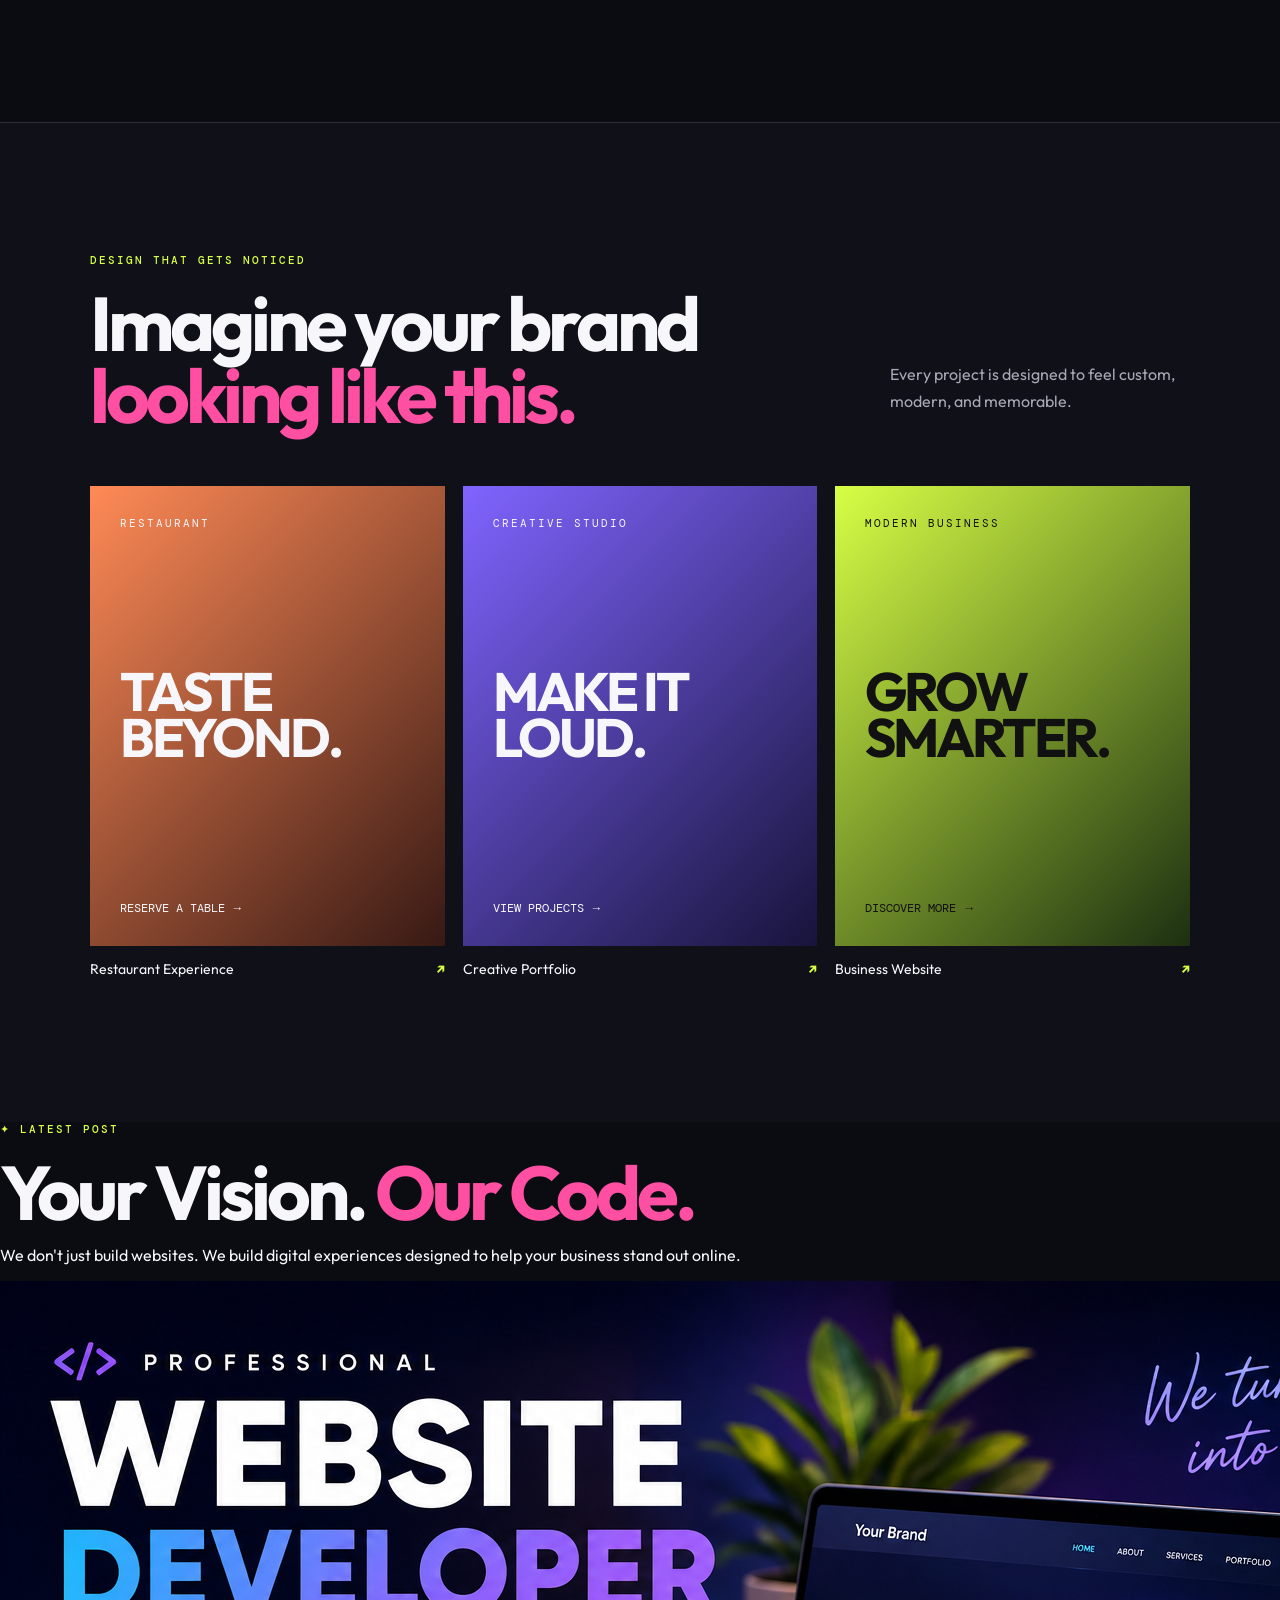
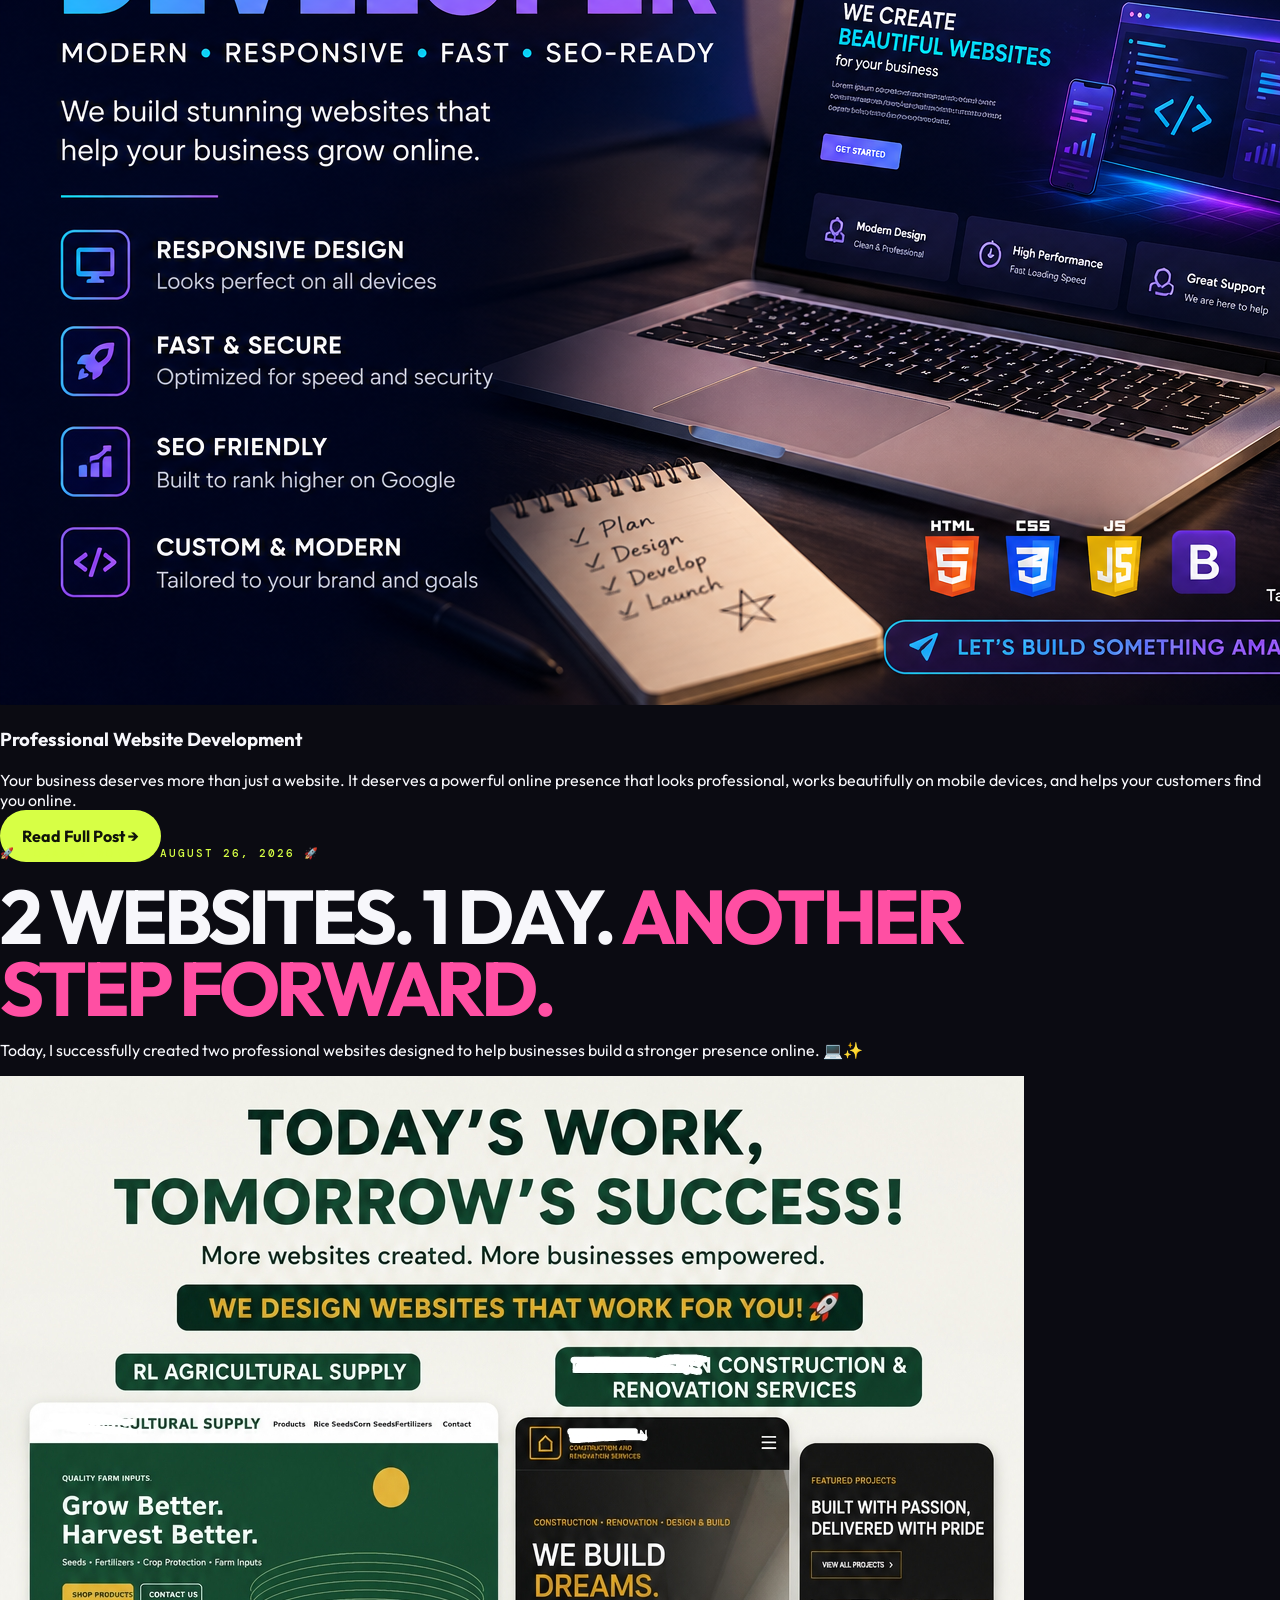
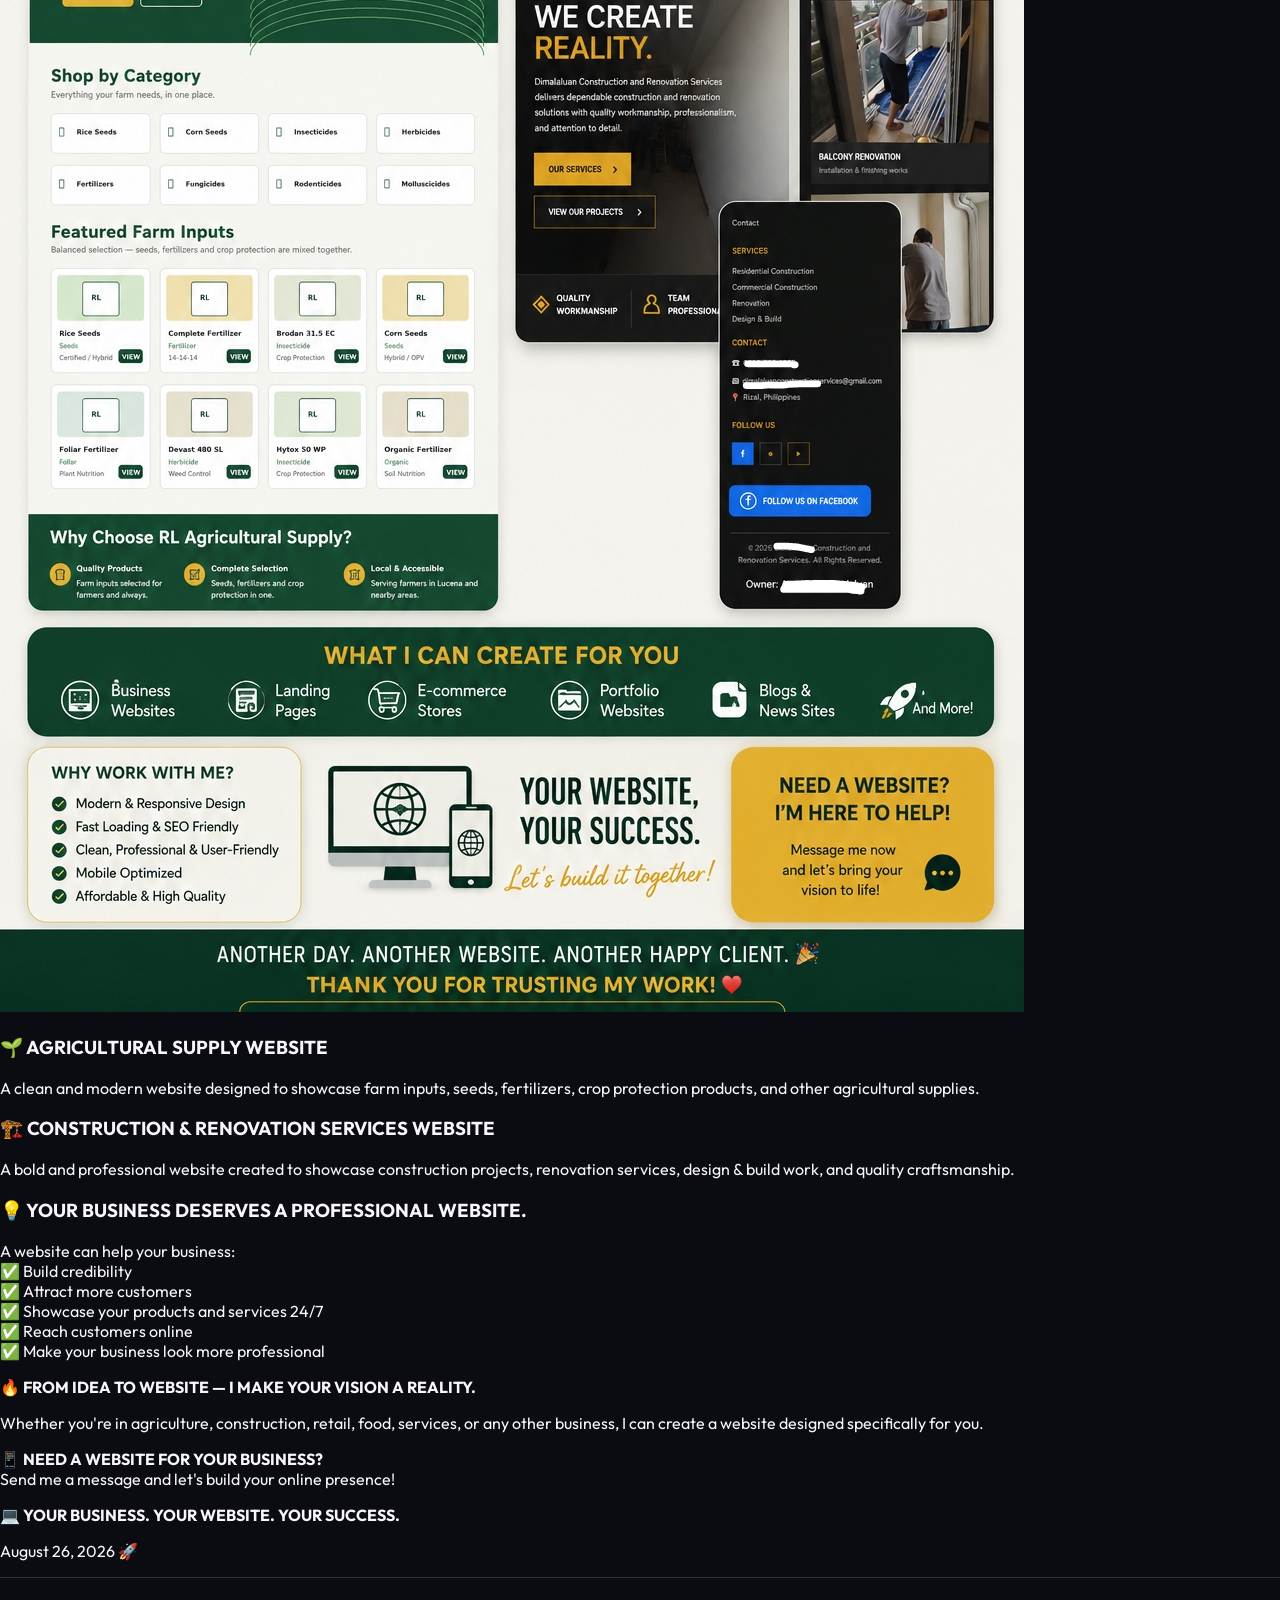
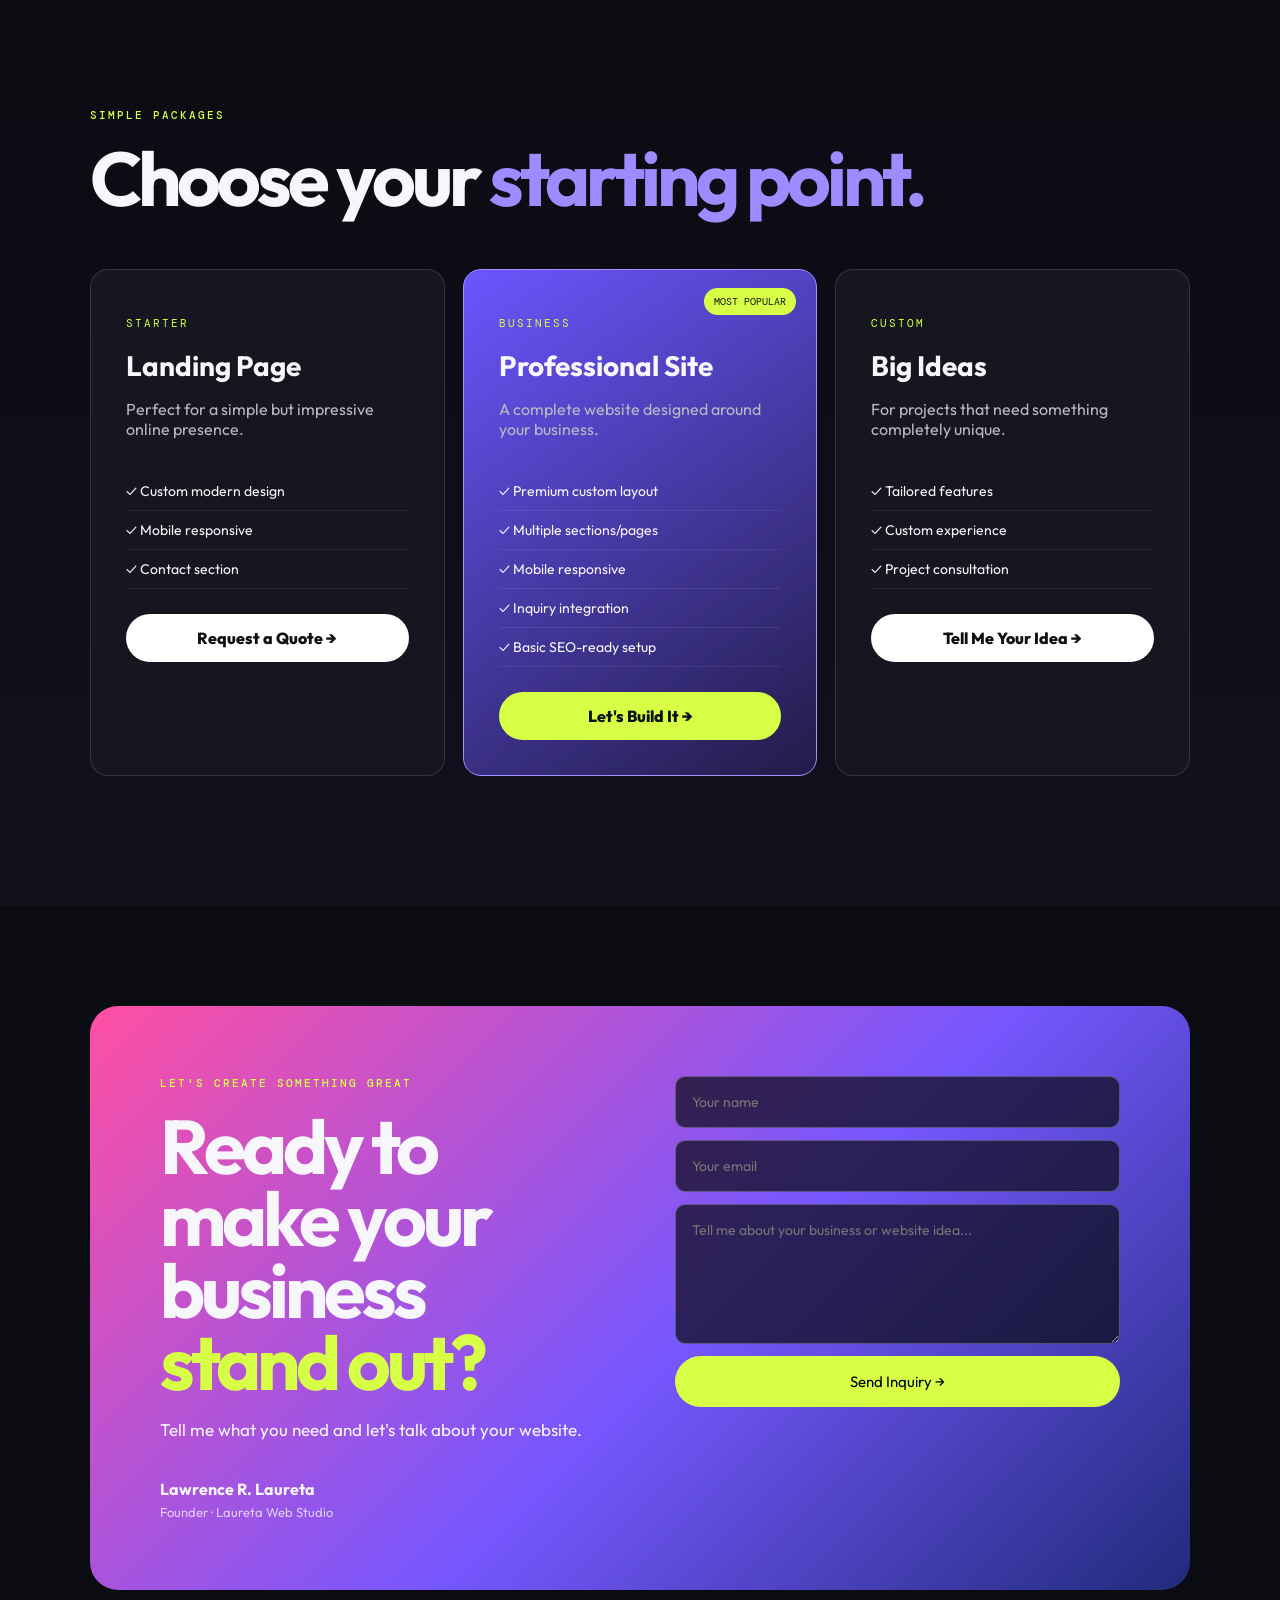
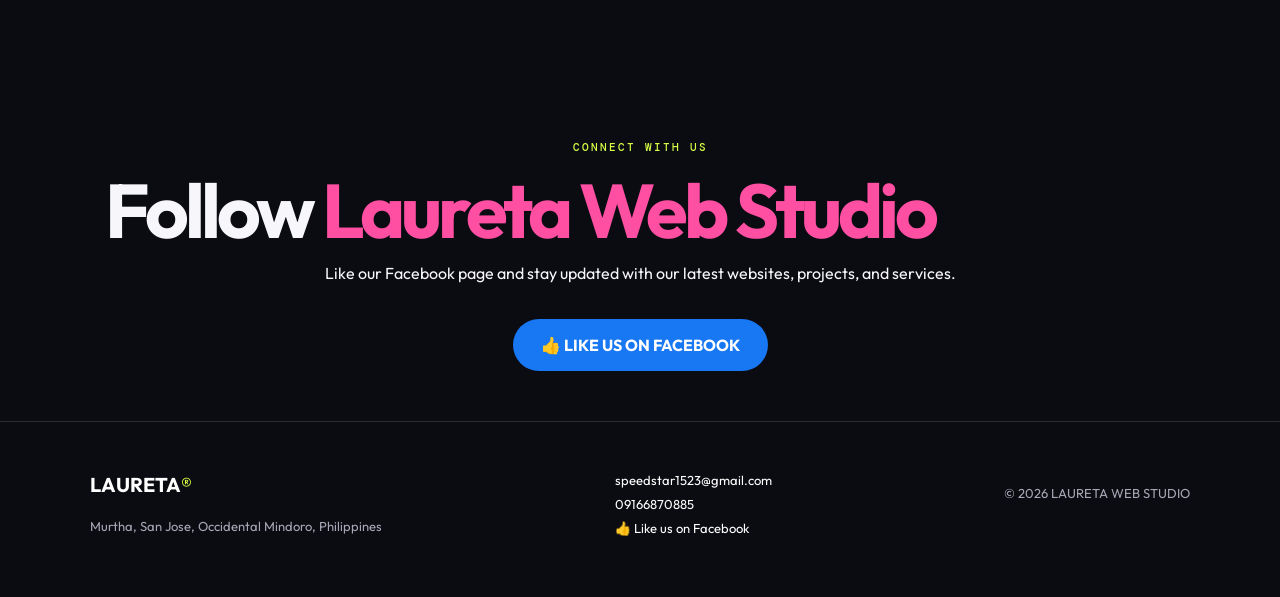
==== commit ee9822d0: "Update index.html" ====
--- a/index.html
+++ b/index.html
@@ -23,7 +23,16 @@
     <a href="#why">Why Us</a>
     <a href="#pricing">Packages</a>
     <a class="navbtn" href="#contact">Let's Talk ↗</a>
-    <a class="fbbtn" href="https://www.facebook.com/share/19apy4GWrS/" target="_blank" rel="noopener noreferrer">👍 Like us on Facebook</a>
+
+    <!-- FACEBOOK BUTTON -->
+    <a
+      class="fbbtn"
+      href="https://www.facebook.com/share/19apy4GWrS/"
+      target="_blank"
+      rel="noopener noreferrer"
+    >
+      👍 Like us on Facebook
+    </a>
   </nav>
 </header>
 
@@ -90,16 +99,12 @@
 
 </section>
 
-
 <section class="marquee">
-
   <div>
     WEB DESIGN ✦ BRAND PRESENCE ✦ BUSINESS GROWTH ✦
     WEB DESIGN ✦ BRAND PRESENCE ✦ BUSINESS GROWTH ✦
   </div>
-
-</section>
-
+</section>
 
 <section id="why" class="intro">
 
@@ -144,7 +149,6 @@
 
 </section>
 
-
 <section id="work" class="showcase">
 
   <div class="section-head">
@@ -168,7 +172,6 @@
 
   </div>
 
-
   <div class="projects">
 
     <article class="project p1">
@@ -194,7 +197,6 @@
 
     </article>
 
-
     <article class="project p2">
 
       <div class="mock">
@@ -218,7 +220,6 @@
 
     </article>
 
-
     <article class="project p3">
 
       <div class="mock">
@@ -245,11 +246,6 @@
   </div>
 
 </section>
-
-
-<!-- ========================= -->
-<!-- ORIGINAL LATEST POST -->
-<!-- ========================= -->
 
 <section class="latest-post">
 
@@ -301,12 +297,6 @@
 
 </section>
 
-
-<!-- ========================= -->
-<!-- NEW UPDATE - AUGUST 26, 2026 -->
-<!-- ADDED ONLY -->
-<!-- ========================= -->
-
 <section class="latest-post">
 
   <div class="latest-post-inner">
@@ -395,7 +385,6 @@
 
 </section>
 
-
 <section id="pricing" class="pricing">
 
   <p class="kicker">
@@ -407,9 +396,7 @@
     <span>starting point.</span>
   </h2>
 
-
   <div class="price-grid">
-
 
     <article>
 
@@ -427,17 +414,9 @@
 
       <ul>
 
-        <li>
-          ✓ Custom modern design
-        </li>
-
-        <li>
-          ✓ Mobile responsive
-        </li>
-
-        <li>
-          ✓ Contact section
-        </li>
+        <li>✓ Custom modern design</li>
+        <li>✓ Mobile responsive</li>
+        <li>✓ Contact section</li>
 
       </ul>
 
@@ -447,7 +426,6 @@
 
     </article>
 
-
     <article class="popular">
 
       <div class="ribbon">
@@ -468,25 +446,11 @@
 
       <ul>
 
-        <li>
-          ✓ Premium custom layout
-        </li>
-
-        <li>
-          ✓ Multiple sections/pages
-        </li>
-
-        <li>
-          ✓ Mobile responsive
-        </li>
-
-        <li>
-          ✓ Inquiry integration
-        </li>
-
-        <li>
-          ✓ Basic SEO-ready setup
-        </li>
+        <li>✓ Premium custom layout</li>
+        <li>✓ Multiple sections/pages</li>
+        <li>✓ Mobile responsive</li>
+        <li>✓ Inquiry integration</li>
+        <li>✓ Basic SEO-ready setup</li>
 
       </ul>
 
@@ -496,7 +460,6 @@
 
     </article>
 
-
     <article>
 
       <p class="tag">
@@ -513,17 +476,9 @@
 
       <ul>
 
-        <li>
-          ✓ Tailored features
-        </li>
-
-        <li>
-          ✓ Custom experience
-        </li>
-
-        <li>
-          ✓ Project consultation
-        </li>
+        <li>✓ Tailored features</li>
+        <li>✓ Custom experience</li>
+        <li>✓ Project consultation</li>
 
       </ul>
 
@@ -536,7 +491,6 @@
   </div>
 
 </section>
-
 
 <section id="contact" class="contact">
 
@@ -555,7 +509,6 @@
       Tell me what you need and let's talk about your website.
     </p>
 
-
     <div class="owner">
 
       <strong>
@@ -569,7 +522,6 @@
     </div>
 
   </div>
-
 
   <form onsubmit="sendInquiry(event)">
 
@@ -602,8 +554,45 @@
 
 </section>
 
+<!-- FACEBOOK SECTION -->
+<section
+  style="
+    text-align:center;
+    padding:50px 20px;
+    margin:0;
+  "
+>
+  <p class="kicker">CONNECT WITH US</p>
+
+  <h2>
+    Follow <span>Laureta Web Studio</span>
+  </h2>
+
+  <p>
+    Like our Facebook page and stay updated with our latest websites,
+    projects, and services.
+  </p>
+
+  <a
+    href="https://www.facebook.com/share/19apy4GWrS/"
+    target="_blank"
+    rel="noopener noreferrer"
+    style="
+      display:inline-block;
+      margin-top:20px;
+      padding:16px 28px;
+      border-radius:999px;
+      text-decoration:none;
+      font-weight:700;
+      background:#1877f2;
+      color:white;
+    "
+  >
+    👍 LIKE US ON FACEBOOK
+  </a>
+</section>
+
 </main>
-
 
 <footer>
 
@@ -619,7 +608,6 @@
 
   </div>
 
-
   <div>
 
     <a href="mailto:speedstar1523@gmail.com">
@@ -630,12 +618,15 @@
       09166870885
     </a>
 
-    <a href="https://www.facebook.com/share/19apy4GWrS/" target="_blank" rel="noopener noreferrer">
+    <a
+      href="https://www.facebook.com/share/19apy4GWrS/"
+      target="_blank"
+      rel="noopener noreferrer"
+    >
       👍 Like us on Facebook
     </a>
 
   </div>
-
 
   <p>
     © 2026 LAURETA WEB STUDIO
@@ -643,7 +634,6 @@
 
 </footer>
 
-
 <script src="script.js"></script>
 
 </body>
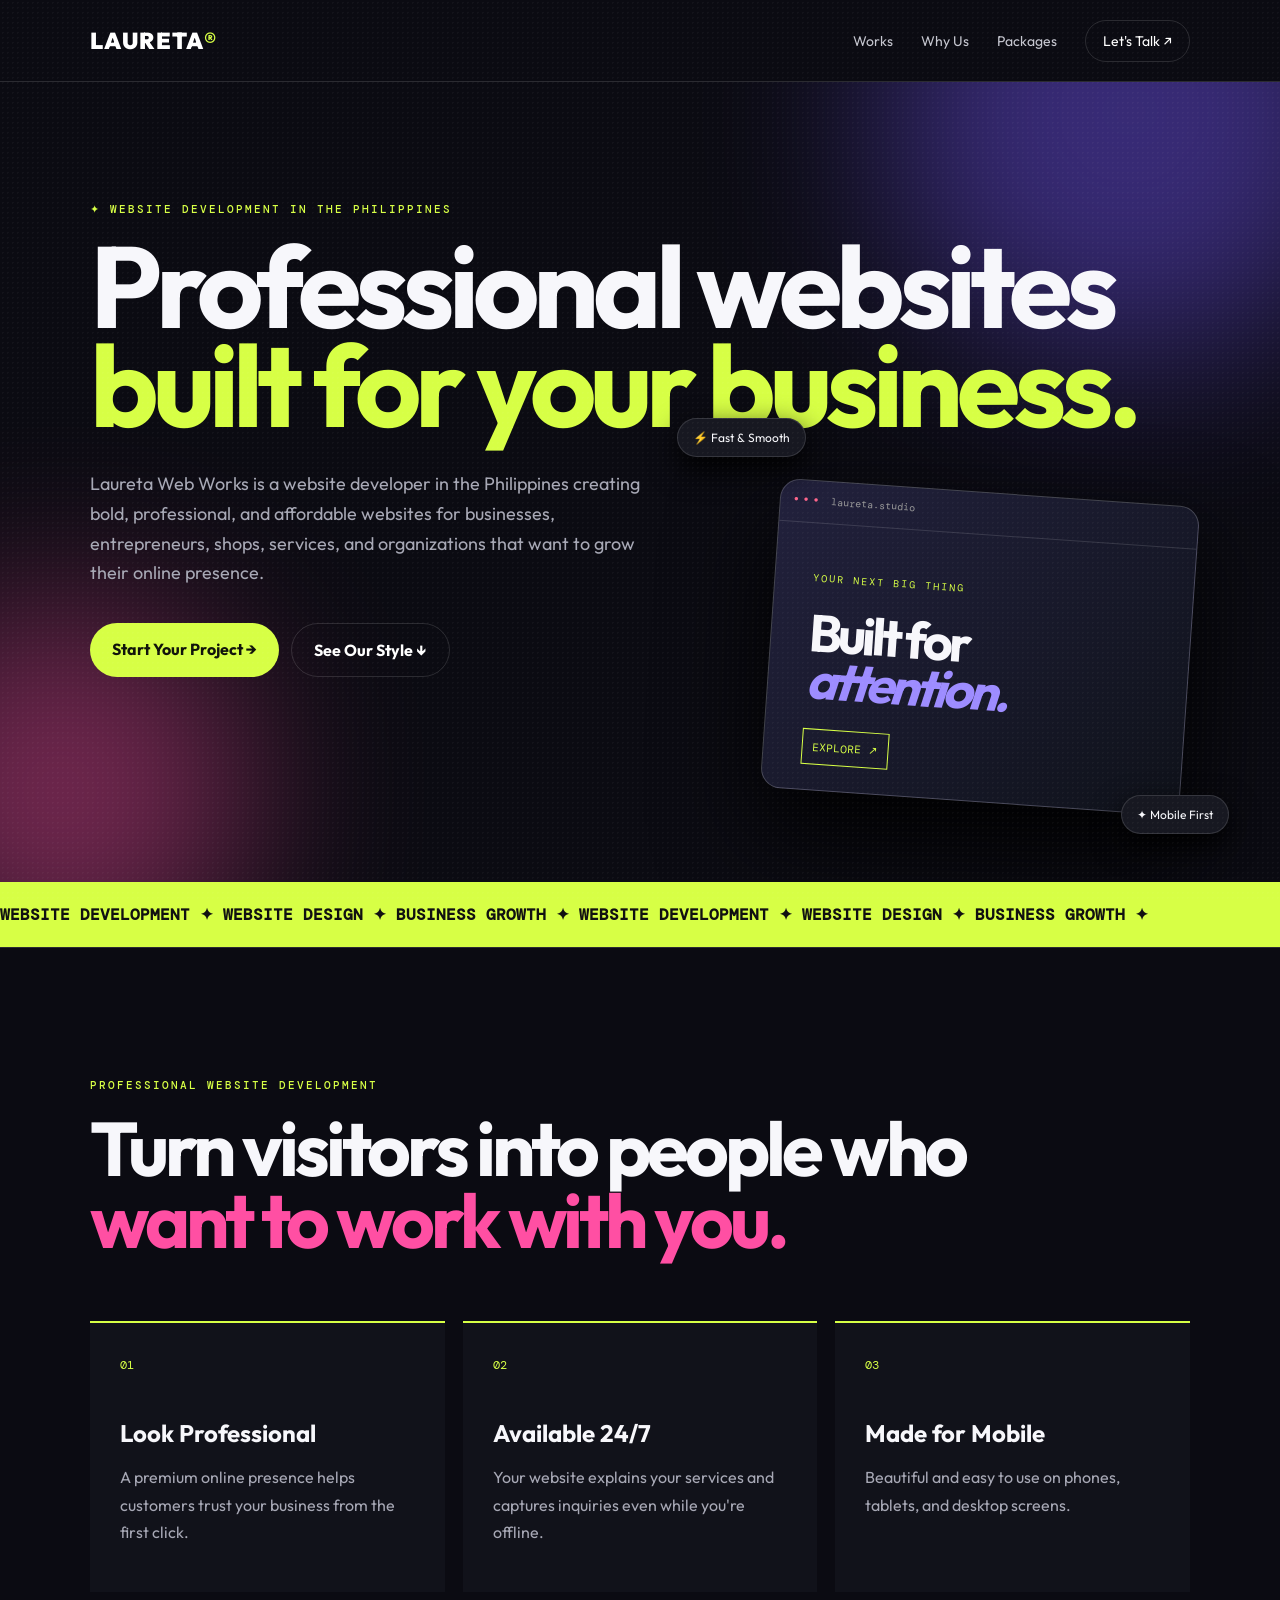
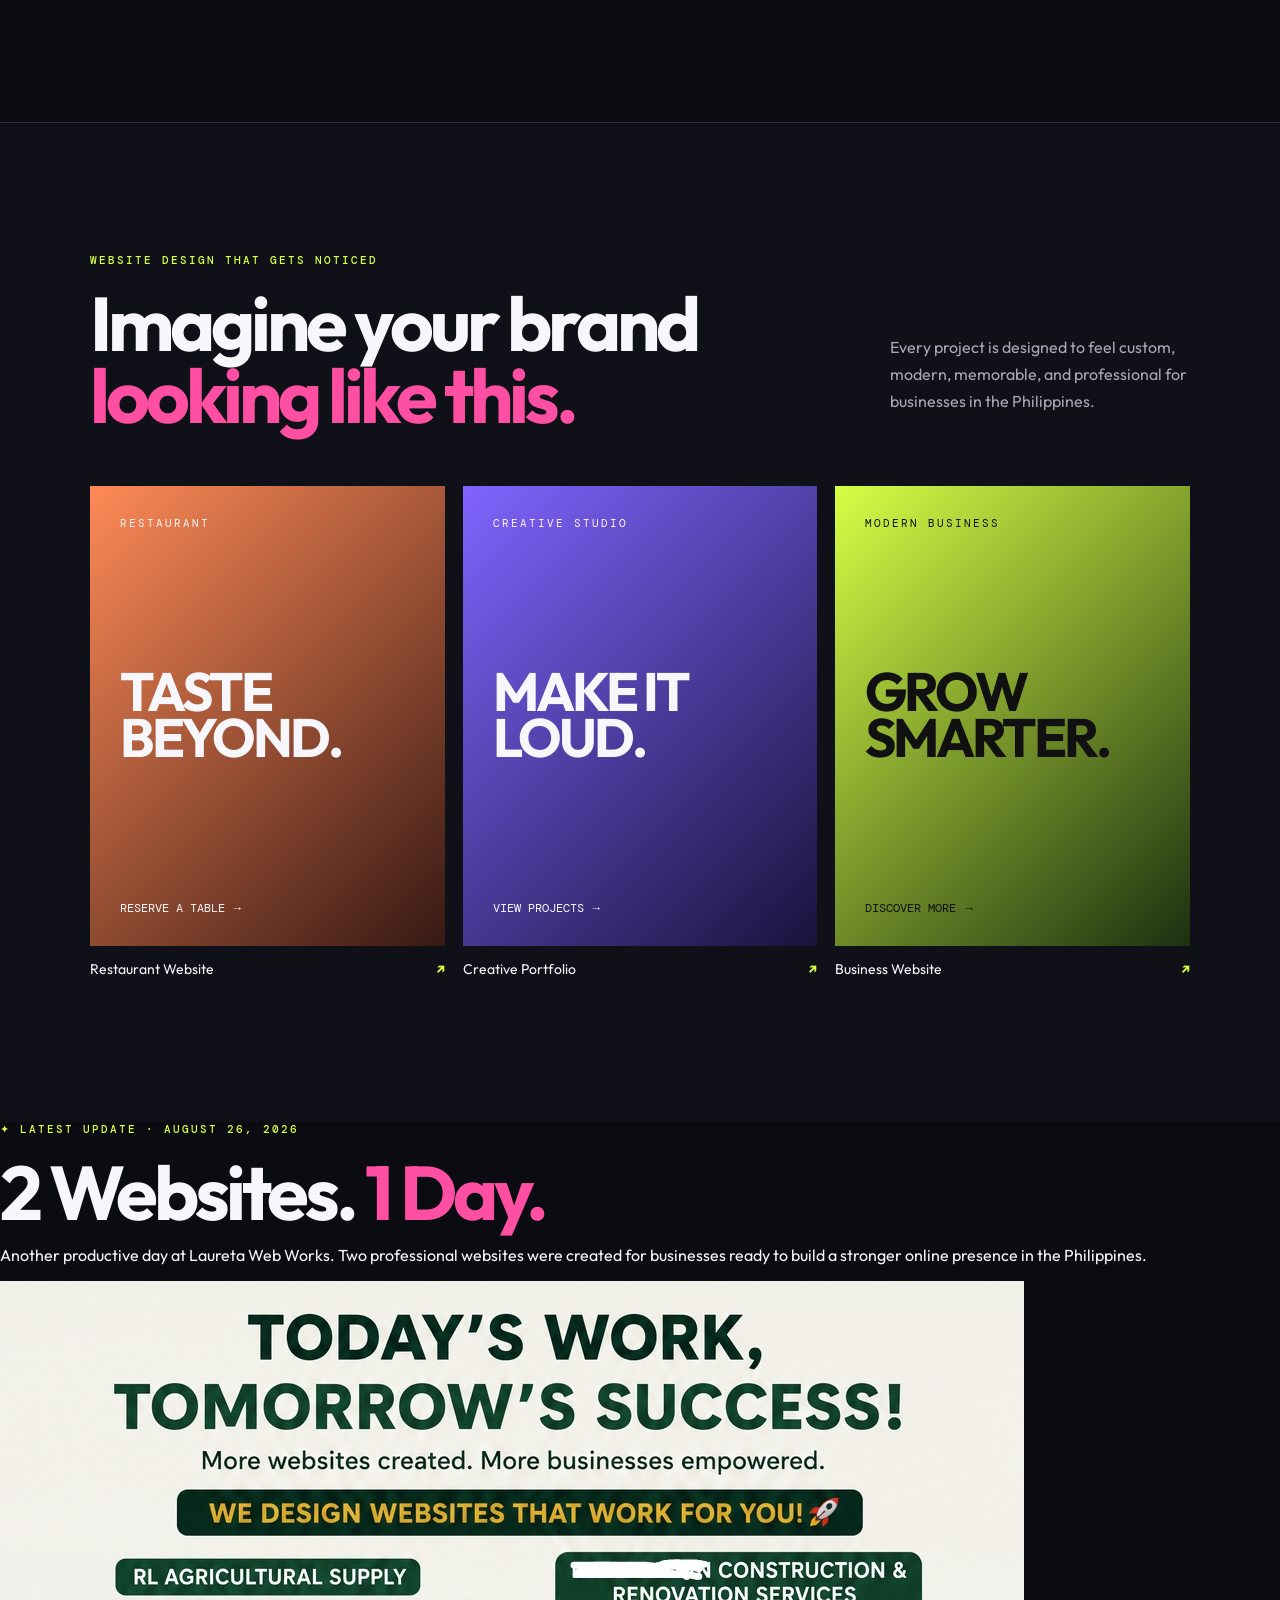
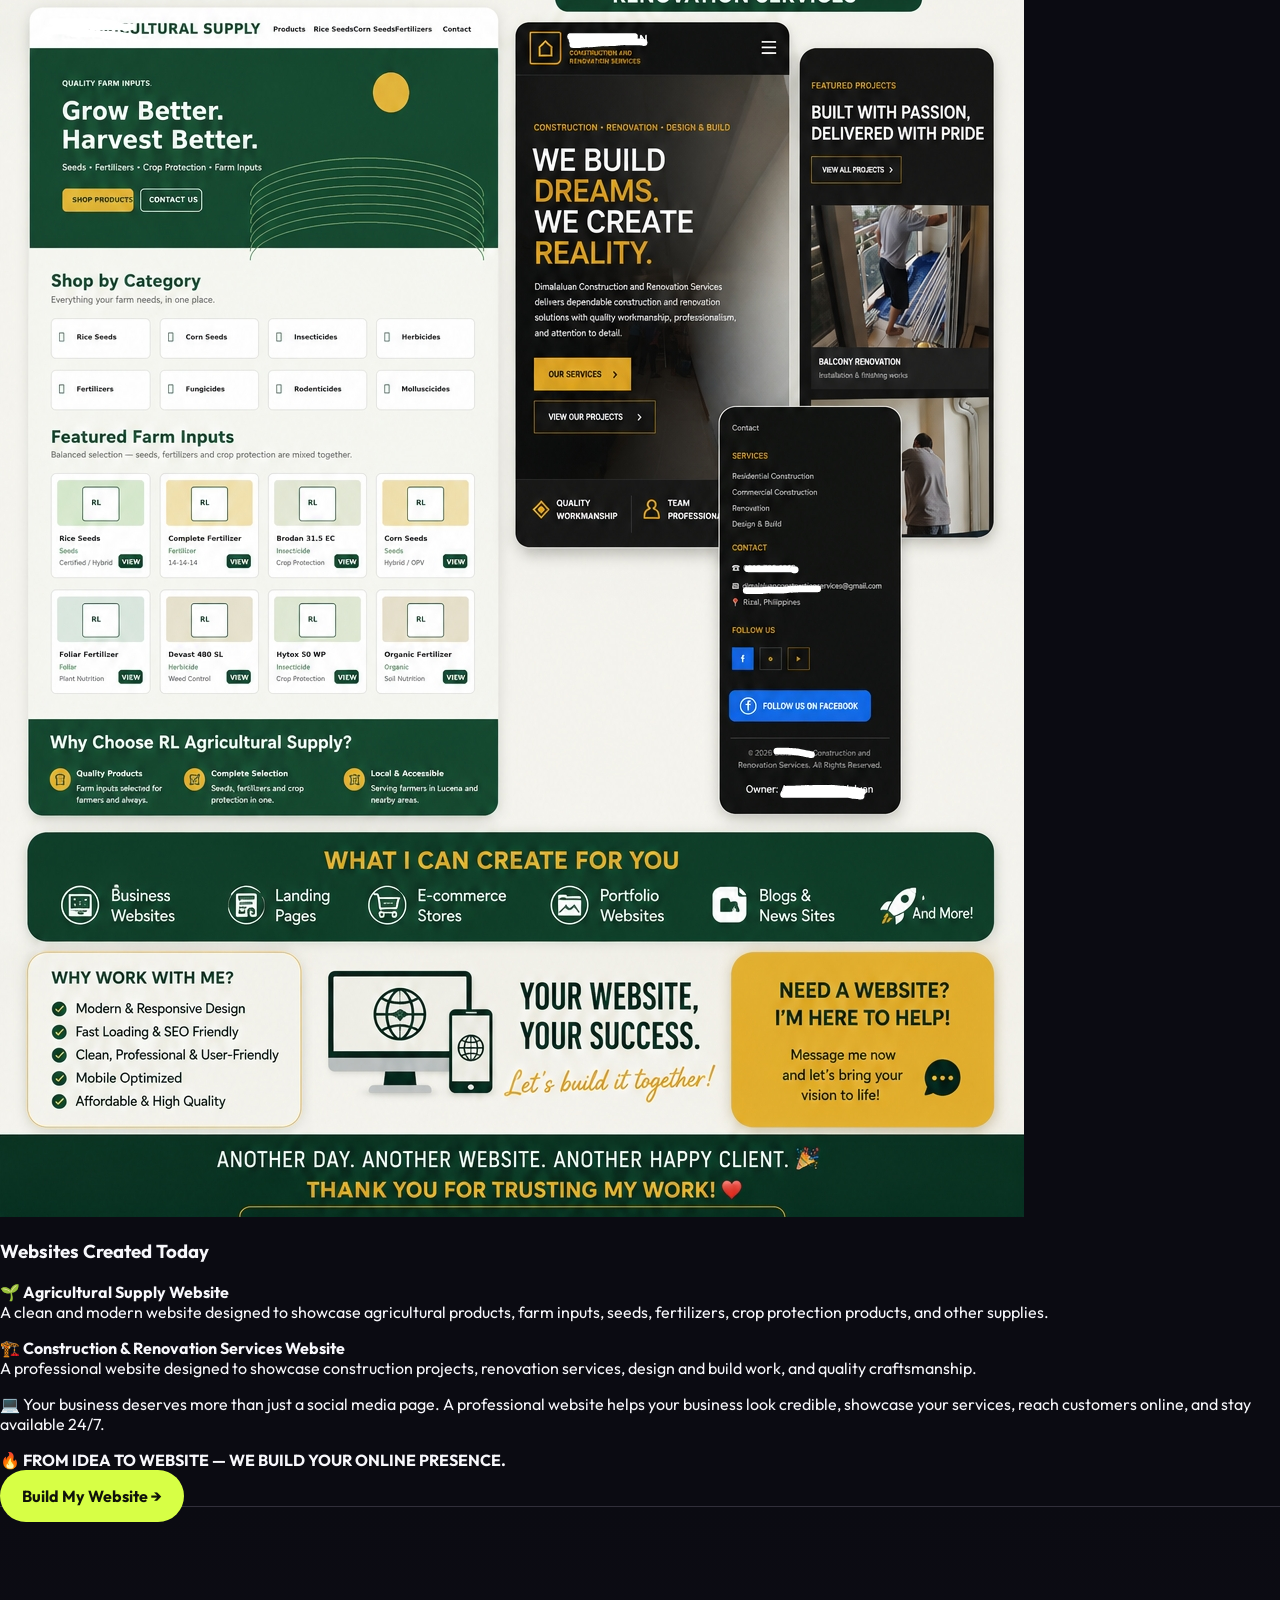
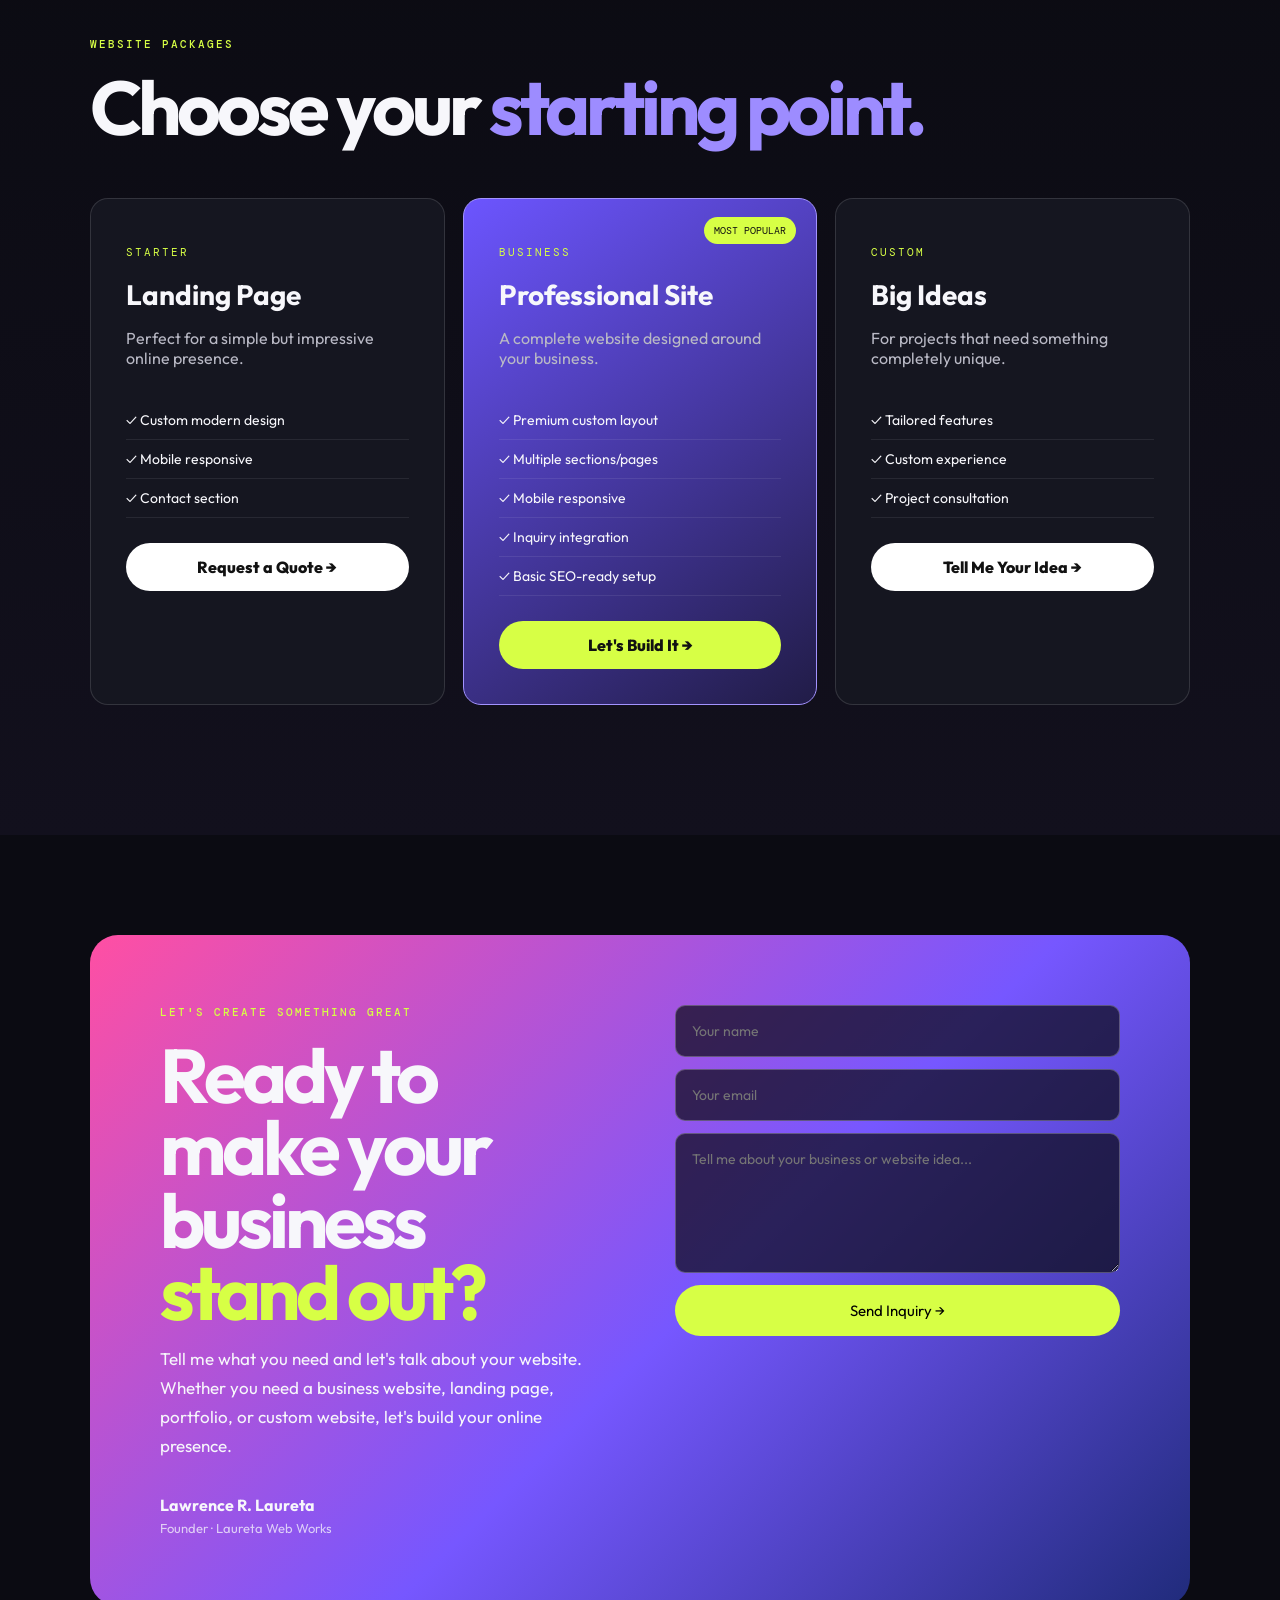
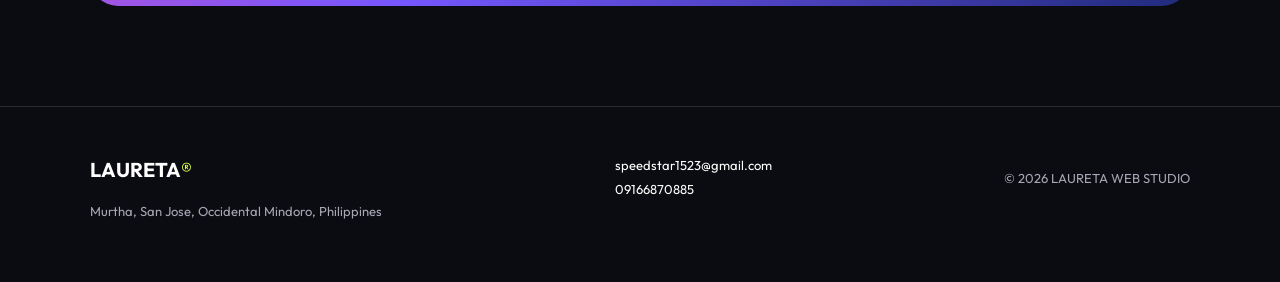
==== commit 0ed09950: "Revise SEO elements and update content in index.html Updated the title and meta description for impr" ====
--- a/index.html
+++ b/index.html
@@ -4,9 +4,19 @@
 <meta charset="UTF-8">
 <meta name="viewport" content="width=device-width, initial-scale=1.0">
 
-<title>Laureta Web Studio — Websites That Sell</title>
-
-<meta name="description" content="Premium website design for businesses by Lawrence R. Laureta.">
+<title>Laureta Web Works | Website Developer Philippines</title>
+
+<meta name="description" content="Laureta Web Works provides professional and affordable website development and website design in the Philippines for small businesses, entrepreneurs, shops, services, and organizations.">
+
+<meta name="robots" content="index, follow">
+
+<link rel="canonical" href="https://lauretawebworks.netlify.app/">
+
+<meta property="og:type" content="website">
+<meta property="og:url" content="https://lauretawebworks.netlify.app/">
+<meta property="og:title" content="Laureta Web Works | Website Developer Philippines">
+<meta property="og:description" content="Professional and affordable website development and website design in the Philippines for businesses, entrepreneurs, shops, services, and organizations.">
+<meta property="og:site_name" content="Laureta Web Works">
 
 <link rel="stylesheet" href="style.css">
 </head>
@@ -23,16 +33,6 @@
     <a href="#why">Why Us</a>
     <a href="#pricing">Packages</a>
     <a class="navbtn" href="#contact">Let's Talk ↗</a>
-
-    <!-- FACEBOOK BUTTON -->
-    <a
-      class="fbbtn"
-      href="https://www.facebook.com/share/19apy4GWrS/"
-      target="_blank"
-      rel="noopener noreferrer"
-    >
-      👍 Like us on Facebook
-    </a>
   </nav>
 </header>
 
@@ -43,16 +43,17 @@
   <div class="orb orb1"></div>
   <div class="orb orb2"></div>
 
-  <p class="kicker">✦ DIGITAL EXPERIENCES THAT CONVERT</p>
+  <p class="kicker">✦ WEBSITE DEVELOPMENT IN THE PHILIPPINES</p>
 
   <h1>
-    Your business deserves<br>
-    <em>to be unforgettable.</em>
+    Professional websites<br>
+    <em>built for your business.</em>
   </h1>
 
   <p class="lead">
-    We design bold, premium websites that make your business look trustworthy,
-    professional, and impossible to ignore.
+    Laureta Web Works is a website developer in the Philippines creating bold,
+    professional, and affordable websites for businesses, entrepreneurs, shops,
+    services, and organizations that want to grow their online presence.
   </p>
 
   <div class="actions">
@@ -99,17 +100,21 @@
 
 </section>
 
+
 <section class="marquee">
+
   <div>
-    WEB DESIGN ✦ BRAND PRESENCE ✦ BUSINESS GROWTH ✦
-    WEB DESIGN ✦ BRAND PRESENCE ✦ BUSINESS GROWTH ✦
-  </div>
-</section>
+    WEBSITE DEVELOPMENT ✦ WEBSITE DESIGN ✦ BUSINESS GROWTH ✦
+    WEBSITE DEVELOPMENT ✦ WEBSITE DESIGN ✦ BUSINESS GROWTH ✦
+  </div>
+
+</section>
+
 
 <section id="why" class="intro">
 
   <p class="kicker">
-    NOT JUST A PRETTY WEBSITE
+    PROFESSIONAL WEBSITE DEVELOPMENT
   </p>
 
   <h2>
@@ -149,6 +154,7 @@
 
 </section>
 
+
 <section id="work" class="showcase">
 
   <div class="section-head">
@@ -156,7 +162,7 @@
     <div>
 
       <p class="kicker">
-        DESIGN THAT GETS NOTICED
+        WEBSITE DESIGN THAT GETS NOTICED
       </p>
 
       <h2>
@@ -167,10 +173,12 @@
     </div>
 
     <p>
-      Every project is designed to feel custom, modern, and memorable.
+      Every project is designed to feel custom, modern, memorable,
+      and professional for businesses in the Philippines.
     </p>
 
   </div>
+
 
   <div class="projects">
 
@@ -192,10 +200,11 @@
       </div>
 
       <p>
-        Restaurant Experience <b>↗</b>
-      </p>
-
-    </article>
+        Restaurant Website <b>↗</b>
+      </p>
+
+    </article>
+
 
     <article class="project p2">
 
@@ -220,6 +229,7 @@
 
     </article>
 
+
     <article class="project p3">
 
       <div class="mock">
@@ -247,48 +257,72 @@
 
 </section>
 
+
+<!-- ========================= -->
+<!-- LATEST POST -->
+<!-- ========================= -->
+
 <section class="latest-post">
 
   <div class="latest-post-inner">
 
     <p class="kicker">
-      ✦ LATEST POST
+      ✦ LATEST UPDATE · AUGUST 26, 2026
     </p>
 
     <h2>
-      Your Vision.
-      <span>Our Code.</span>
+      2 Websites.
+      <span>1 Day.</span>
     </h2>
 
     <p class="latest-post-text">
-      We don't just build websites. We build digital experiences
-      designed to help your business stand out online.
+      Another productive day at Laureta Web Works.
+      Two professional websites were created for businesses
+      ready to build a stronger online presence in the Philippines.
     </p>
 
     <img
-      src="file_00000000db548211a028af23b4ad4328.png"
-      alt="Professional Website Developer"
+      src="Picsart_26-08-26_17-29-17-947.jpg"
+      alt="Two professional websites created by Laureta Web Works"
       class="latest-post-image"
     >
 
     <div class="latest-post-content">
 
       <h3>
-        Professional Website Development
+        Websites Created Today
       </h3>
 
       <p>
-        Your business deserves more than just a website.
-        It deserves a powerful online presence that looks professional,
-        works beautifully on mobile devices, and helps your customers
-        find you online.
+        🌱 <strong>Agricultural Supply Website</strong><br>
+        A clean and modern website designed to showcase
+        agricultural products, farm inputs, seeds, fertilizers,
+        crop protection products, and other supplies.
+      </p>
+
+      <p>
+        🏗️ <strong>Construction & Renovation Services Website</strong><br>
+        A professional website designed to showcase construction
+        projects, renovation services, design and build work,
+        and quality craftsmanship.
+      </p>
+
+      <p>
+        💻 Your business deserves more than just a social media page.
+        A professional website helps your business look credible,
+        showcase your services, reach customers online, and stay
+        available 24/7.
+      </p>
+
+      <p>
+        🔥 <strong>FROM IDEA TO WEBSITE — WE BUILD YOUR ONLINE PRESENCE.</strong>
       </p>
 
       <a
-        href="posts/website-developer.html"
+        href="#contact"
         class="button primary"
       >
-        Read Full Post →
+        Build My Website →
       </a>
 
     </div>
@@ -297,98 +331,11 @@
 
 </section>
 
-<section class="latest-post">
-
-  <div class="latest-post-inner">
-
-    <p class="kicker">
-      🚀 TODAY’S WORK • AUGUST 26, 2026 🚀
-    </p>
-
-    <h2>
-      2 WEBSITES. 1 DAY.
-      <span>ANOTHER STEP FORWARD.</span>
-    </h2>
-
-    <p class="latest-post-text">
-      Today, I successfully created two professional websites designed
-      to help businesses build a stronger presence online. 💻✨
-    </p>
-
-    <img
-      src="Picsart_26-08-26_17-29-17-947.jpg"
-      alt="Two professional websites created on August 26, 2026"
-      class="latest-post-image"
-    >
-
-    <div class="latest-post-content">
-
-      <h3>
-        🌱 AGRICULTURAL SUPPLY WEBSITE
-      </h3>
-
-      <p>
-        A clean and modern website designed to showcase farm inputs,
-        seeds, fertilizers, crop protection products, and other
-        agricultural supplies.
-      </p>
-
-      <h3>
-        🏗️ CONSTRUCTION & RENOVATION SERVICES WEBSITE
-      </h3>
-
-      <p>
-        A bold and professional website created to showcase construction
-        projects, renovation services, design & build work, and quality
-        craftsmanship.
-      </p>
-
-      <h3>
-        💡 YOUR BUSINESS DESERVES A PROFESSIONAL WEBSITE.
-      </h3>
-
-      <p>
-        A website can help your business:
-        <br>✅ Build credibility
-        <br>✅ Attract more customers
-        <br>✅ Showcase your products and services 24/7
-        <br>✅ Reach customers online
-        <br>✅ Make your business look more professional
-      </p>
-
-      <p>
-        🔥 <strong>FROM IDEA TO WEBSITE — I MAKE YOUR VISION A REALITY.</strong>
-      </p>
-
-      <p>
-        Whether you're in agriculture, construction, retail, food,
-        services, or any other business, I can create a website
-        designed specifically for you.
-      </p>
-
-      <p>
-        📱 <strong>NEED A WEBSITE FOR YOUR BUSINESS?</strong><br>
-        Send me a message and let's build your online presence!
-      </p>
-
-      <p>
-        💻 <strong>YOUR BUSINESS. YOUR WEBSITE. YOUR SUCCESS.</strong>
-      </p>
-
-      <p>
-        August 26, 2026 🚀
-      </p>
-
-    </div>
-
-  </div>
-
-</section>
 
 <section id="pricing" class="pricing">
 
   <p class="kicker">
-    SIMPLE PACKAGES
+    WEBSITE PACKAGES
   </p>
 
   <h2>
@@ -396,7 +343,9 @@
     <span>starting point.</span>
   </h2>
 
+
   <div class="price-grid">
+
 
     <article>
 
@@ -414,9 +363,17 @@
 
       <ul>
 
-        <li>✓ Custom modern design</li>
-        <li>✓ Mobile responsive</li>
-        <li>✓ Contact section</li>
+        <li>
+          ✓ Custom modern design
+        </li>
+
+        <li>
+          ✓ Mobile responsive
+        </li>
+
+        <li>
+          ✓ Contact section
+        </li>
 
       </ul>
 
@@ -426,6 +383,7 @@
 
     </article>
 
+
     <article class="popular">
 
       <div class="ribbon">
@@ -446,11 +404,25 @@
 
       <ul>
 
-        <li>✓ Premium custom layout</li>
-        <li>✓ Multiple sections/pages</li>
-        <li>✓ Mobile responsive</li>
-        <li>✓ Inquiry integration</li>
-        <li>✓ Basic SEO-ready setup</li>
+        <li>
+          ✓ Premium custom layout
+        </li>
+
+        <li>
+          ✓ Multiple sections/pages
+        </li>
+
+        <li>
+          ✓ Mobile responsive
+        </li>
+
+        <li>
+          ✓ Inquiry integration
+        </li>
+
+        <li>
+          ✓ Basic SEO-ready setup
+        </li>
 
       </ul>
 
@@ -460,6 +432,7 @@
 
     </article>
 
+
     <article>
 
       <p class="tag">
@@ -476,9 +449,17 @@
 
       <ul>
 
-        <li>✓ Tailored features</li>
-        <li>✓ Custom experience</li>
-        <li>✓ Project consultation</li>
+        <li>
+          ✓ Tailored features
+        </li>
+
+        <li>
+          ✓ Custom experience
+        </li>
+
+        <li>
+          ✓ Project consultation
+        </li>
 
       </ul>
 
@@ -491,6 +472,7 @@
   </div>
 
 </section>
+
 
 <section id="contact" class="contact">
 
@@ -507,7 +489,10 @@
 
     <p>
       Tell me what you need and let's talk about your website.
+      Whether you need a business website, landing page,
+      portfolio, or custom website, let's build your online presence.
     </p>
+
 
     <div class="owner">
 
@@ -516,12 +501,13 @@
       </strong>
 
       <span>
-        Founder · Laureta Web Studio
+        Founder · Laureta Web Works
       </span>
 
     </div>
 
   </div>
+
 
   <form onsubmit="sendInquiry(event)">
 
@@ -554,45 +540,8 @@
 
 </section>
 
-<!-- FACEBOOK SECTION -->
-<section
-  style="
-    text-align:center;
-    padding:50px 20px;
-    margin:0;
-  "
->
-  <p class="kicker">CONNECT WITH US</p>
-
-  <h2>
-    Follow <span>Laureta Web Studio</span>
-  </h2>
-
-  <p>
-    Like our Facebook page and stay updated with our latest websites,
-    projects, and services.
-  </p>
-
-  <a
-    href="https://www.facebook.com/share/19apy4GWrS/"
-    target="_blank"
-    rel="noopener noreferrer"
-    style="
-      display:inline-block;
-      margin-top:20px;
-      padding:16px 28px;
-      border-radius:999px;
-      text-decoration:none;
-      font-weight:700;
-      background:#1877f2;
-      color:white;
-    "
-  >
-    👍 LIKE US ON FACEBOOK
-  </a>
-</section>
-
 </main>
+
 
 <footer>
 
@@ -608,6 +557,7 @@
 
   </div>
 
+
   <div>
 
     <a href="mailto:speedstar1523@gmail.com">
@@ -618,15 +568,8 @@
       09166870885
     </a>
 
-    <a
-      href="https://www.facebook.com/share/19apy4GWrS/"
-      target="_blank"
-      rel="noopener noreferrer"
-    >
-      👍 Like us on Facebook
-    </a>
-
-  </div>
+  </div>
+
 
   <p>
     © 2026 LAURETA WEB STUDIO
@@ -634,6 +577,7 @@
 
 </footer>
 
+
 <script src="script.js"></script>
 
 </body>
